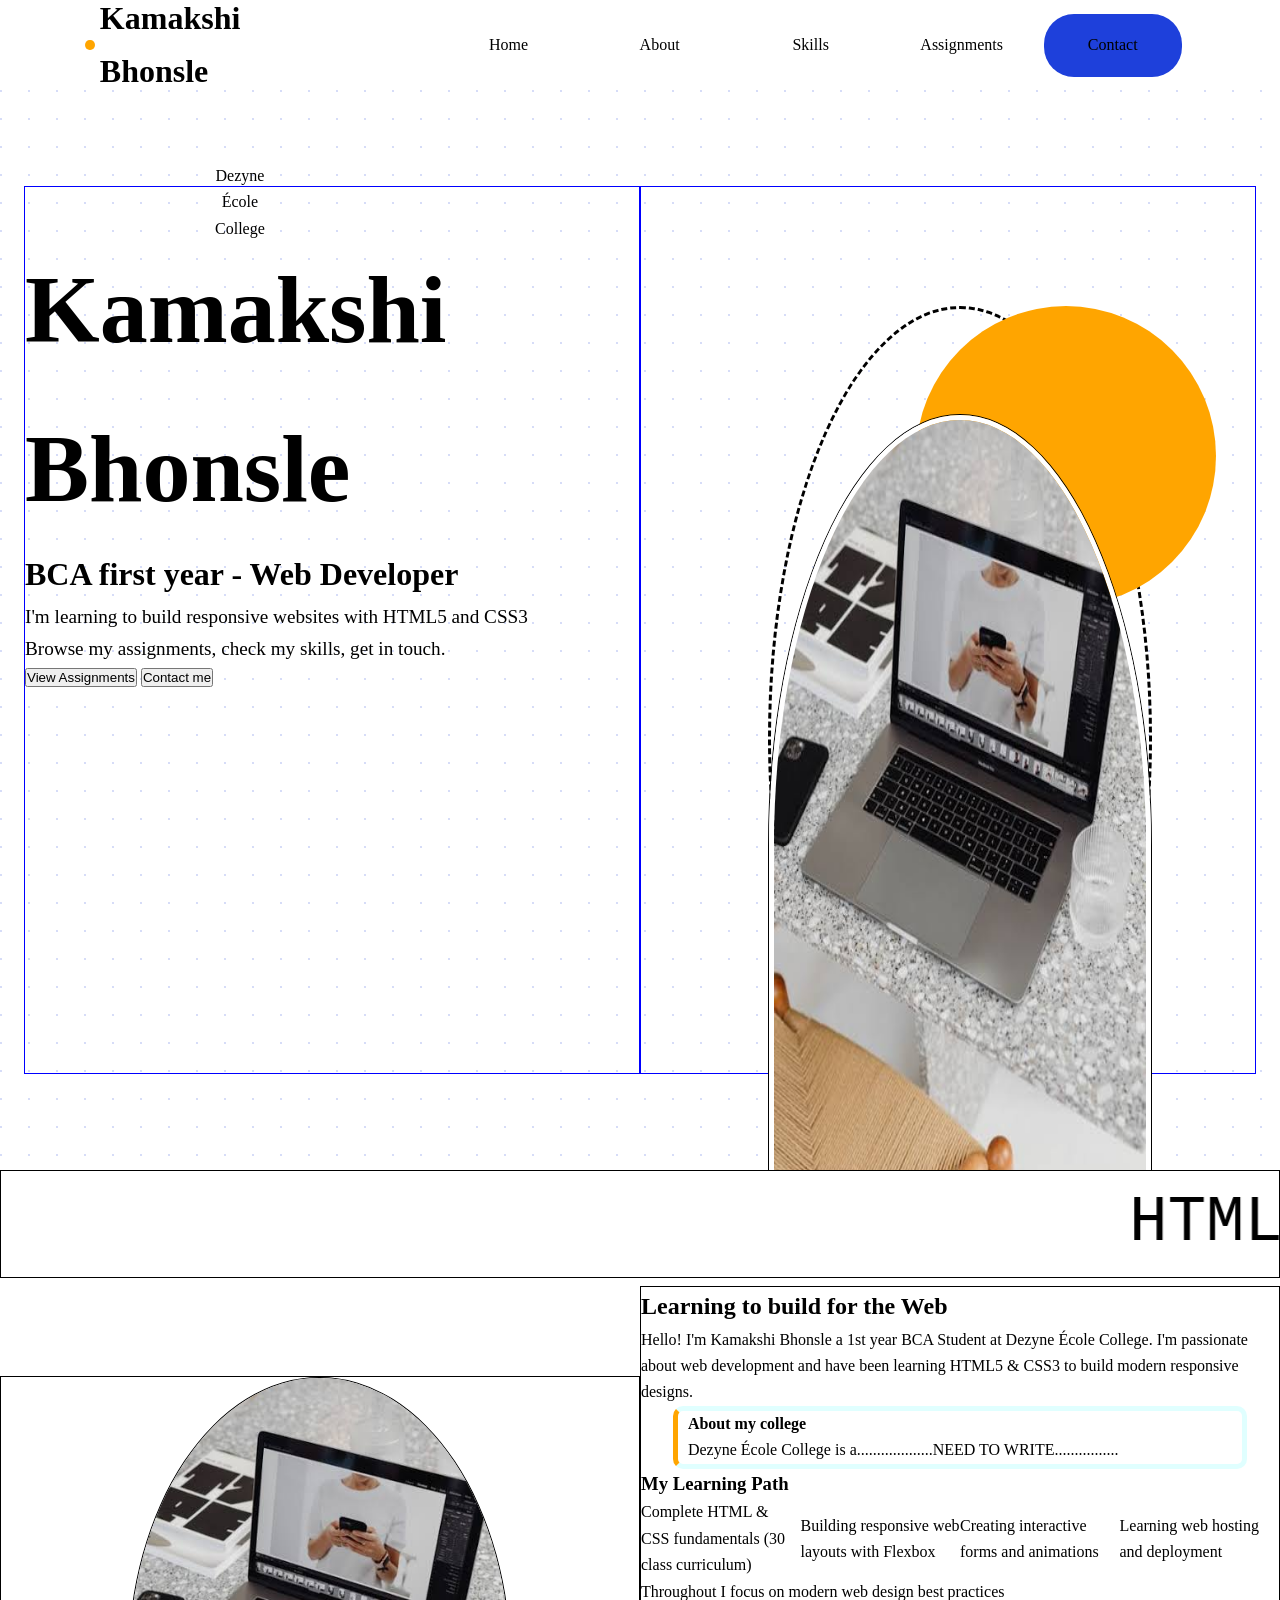
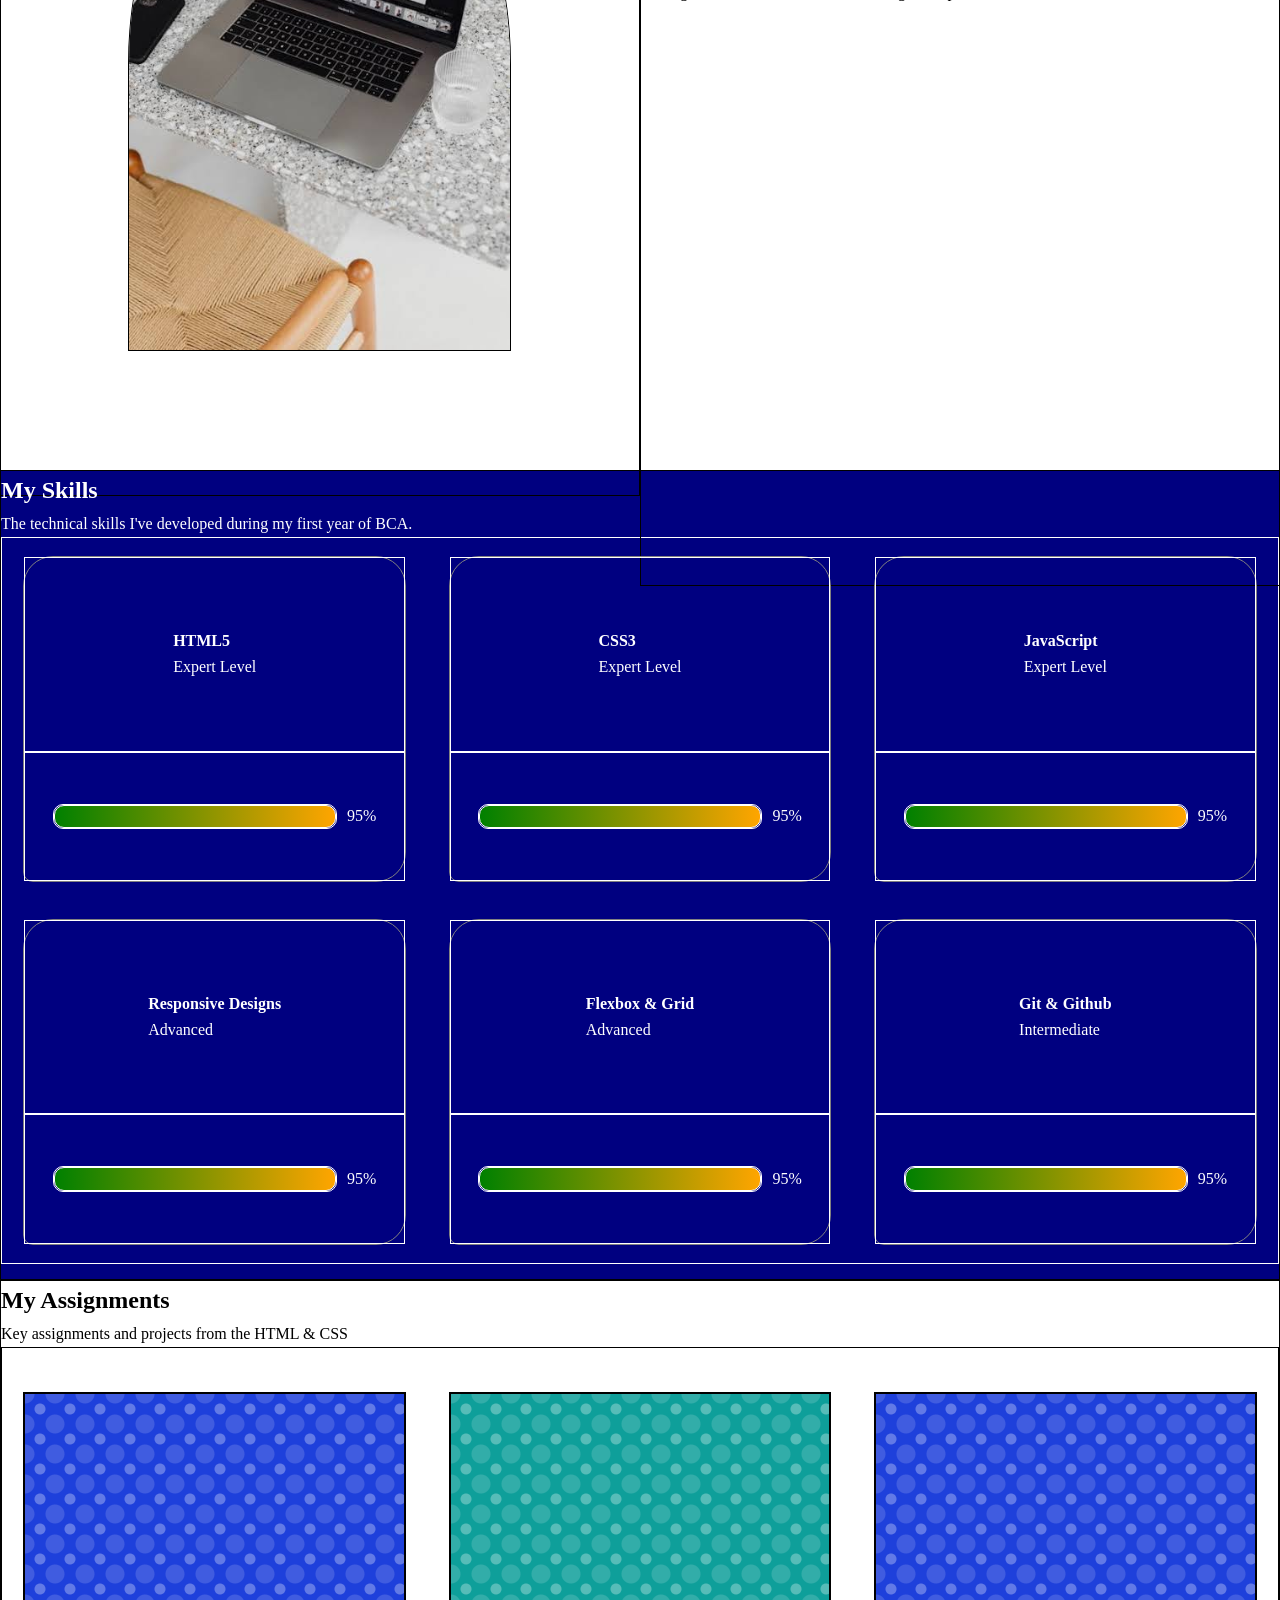
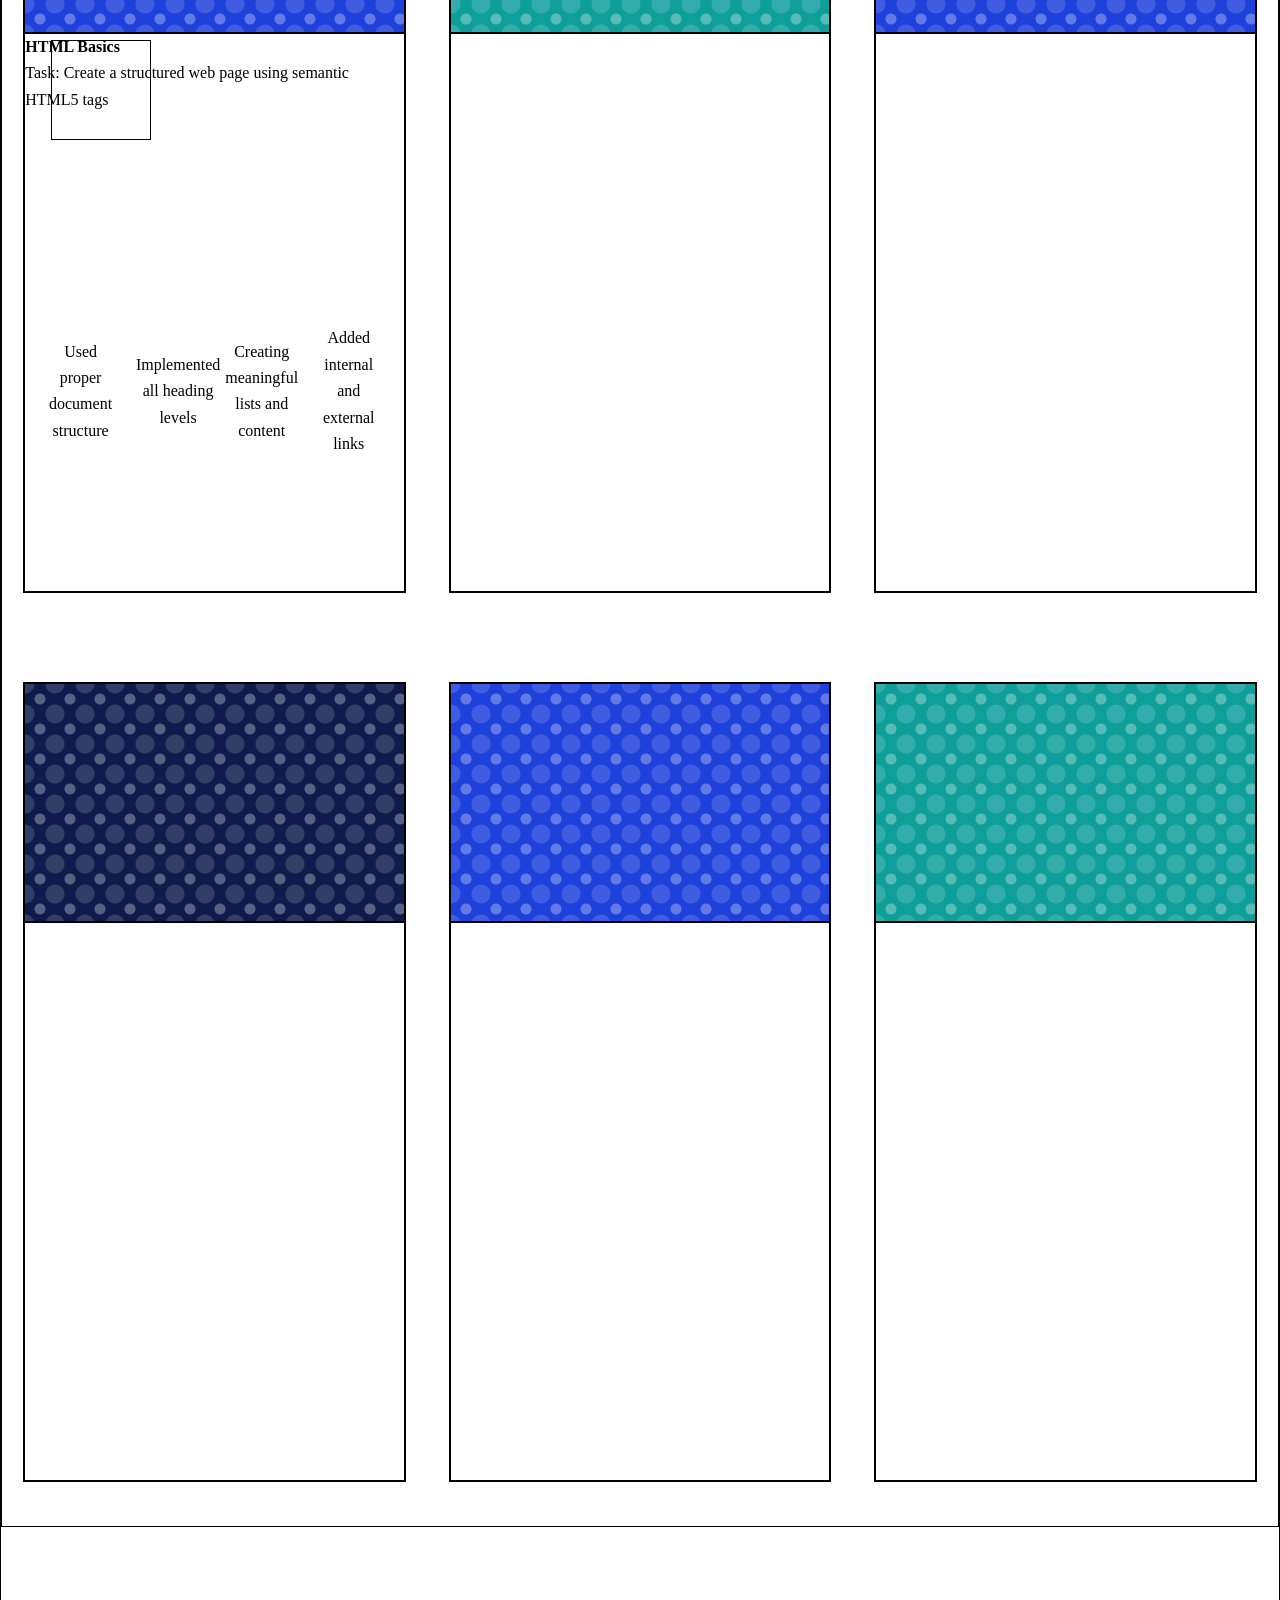
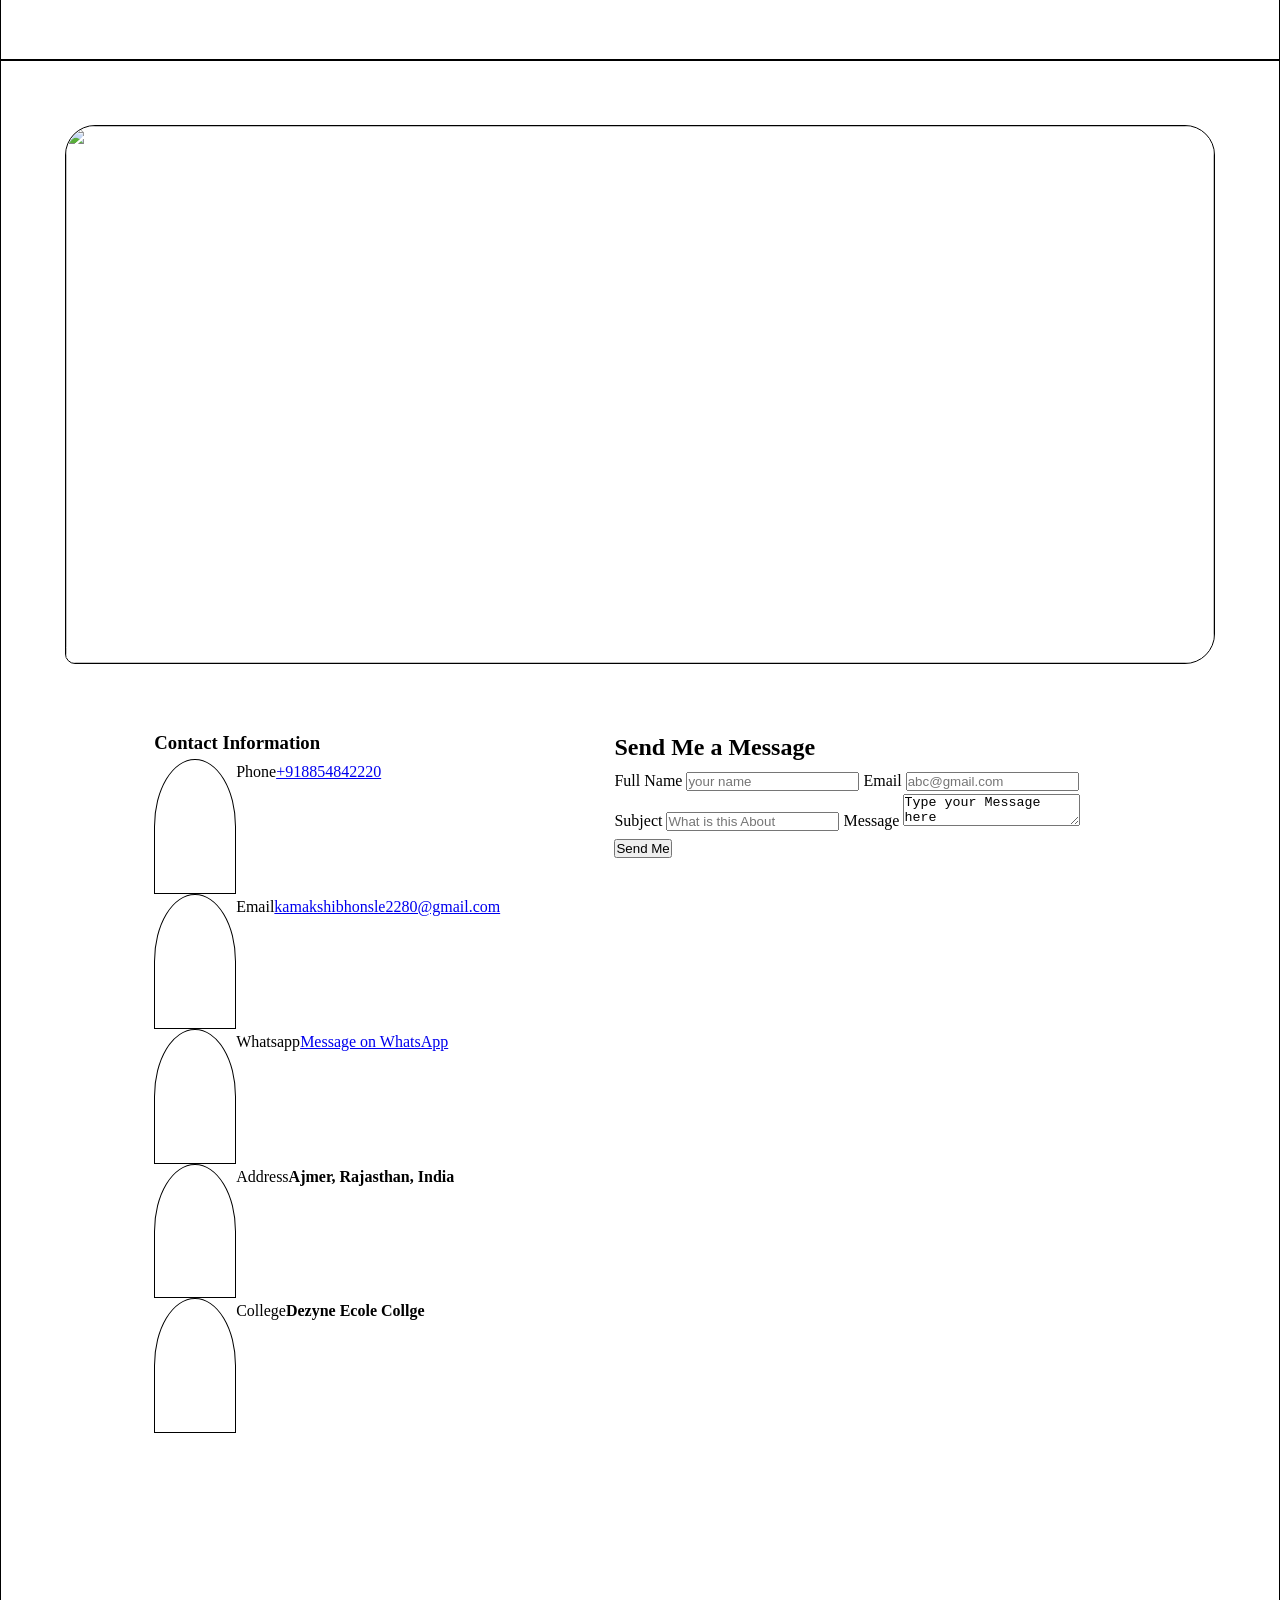
==== index.html @ 99dc83cf "Add files via upload" ====
<!DOCTYPE html>
<html lang="en">
<head>
    <meta charset="UTF-8">
    <meta name="viewport" content="width=device-width, initial-scale=1.0">
    <title>Document</title>
    <link rel="stylesheet" href="style.css">
    <link rel="stylesheet" href="https://cdnjs.cloudflare.com/ajax/libs/font-awesome/7.3.1/css/all.min.css">
</head>
<body>
    <header>
        <div class="logo">
            <div class="dot"></div>
            <h1>Kamakshi Bhonsle</h1>
        </div>
        <div class="nav">
            <ul>
                <li>Home</li>
                <li>About</li>
                <li>Skills</li>
                <li>Assignments</li>
                <li id="contact">Contact</li>
            </ul>
        </div>
    </header>

        <!-- HERO SECTION -->

        <section class="hero">
            <div class="hero-left">
                <div class="address"> <i class="fas fa fa-graduation-cap"></i>
                    <li>Dezyne École College</li>
                </div>
                <h1>Kamakshi<br> Bhonsle</h1>
                <h2>BCA first year - Web Developer</h2>
                <p>I'm learning to build responsive websites with HTML5 and CSS3 <br> Browse my assignments, check my skills, get in touch.</p>
                <div class="button">
                    <button><i class="fas fa-folder"></i>View Assignments</button>
                    <button><i class="fas fa-envelope"></i>Contact me</button>
                </div>
                <div class="icon">
                    <i class="fas fa-phone"></i>
                    <i class="fab fa-whatsapp"></i>
                    <i class="fas fa-envelope"></i>
                    <i class="fab fa-github"></i>
                    <i class="fab fa-linkedin"></i>
                </div>
            </div>
            <div class="hero-right">
                <div class="oval"></div>
                <div class="circle"></div> 
                <div class="mirror"><img src="images.jpg" alt=""></div>
            </div>
        </section>

        <!-- ABOUT SECTION  -->

        <section class="about">
            <marquee behavior="" direction=""> <pre>HTML5  ⭐  CSS3  ⭐  Javascript  ⭐  Responsive Design  ⭐  Flex & Grid  ⭐  Git & Github</pre> </marquee>
            <div class="box">
                <div class="box-left">
                    <div class="miror"><img src="images.jpg" alt=""></div>
                </div>
                <div class="box-right">
                    <h1>Learning to build for the Web</h1>
                    <p>Hello! I'm Kamakshi Bhonsle a 1st year BCA Student at Dezyne École College. I'm passionate about web development and have been learning HTML5 & CSS3 to build modern responsive designs.</p>
                    <div class="bold">
                        <i class="fas fa-school"></i>
                        <div class="bold-inner">
                            <h4>About my college</h4>
                            <p>Dezyne École College is a...................NEED TO WRITE................</p>
                        </div>
                    </div>
                    <div class="learning">
                        <h3>My Learning Path</h3>
                        <ul>
                            <li>Complete HTML & CSS fundamentals (30 class curriculum)</li>
                            <li>Building responsive web layouts with Flexbox</li>
                            <li>Creating interactive forms and animations</li>
                            <li>Learning web hosting and deployment</li>
                        </ul>
                        <p>Throughout I focus on modern web design best practices</p>
                    </div>
                </div>
            </div>
        </section>
        <section class="skills">
            <h1>My Skills</h1>
            <p>The technical skills I've developed during my first year of BCA.</p>
            <div class="cards">
                <div class="card">
                    <div class="card-top">
                        <i class="fab fa-html5"></i>
                        <div class="level">
                            <h4>HTML5</h4>
                            <p>Expert Level</p>
                        </div>
                    </div>
                    <div class="card-bottom">
                        <div class="progress">
                            <div class="progress-bar" style="width=95%"></div>
                        </div>
                        <p>95%</p>
                    </div>
                </div>
                <div class="card">
                    <div class="card-top">
                        <i class="fab fa-css3"></i>
                        <div class="level">
                            <h4>CSS3</h4>
                            <p>Expert Level</p>
                        </div>
                    </div>
                    <div class="card-bottom">
                        <div class="progress">
                            <div class="progress-bar style="></div>
                        </div>
                        <p>95%</p>
                    </div>
                </div>
                <div class="card">
                    <div class="card-top">
                        <i class="fab fa-html5"></i>
                        <div class="level">
                            <h4>JavaScript</h4>
                            <p>Expert Level</p>
                        </div>
                    </div>
                    <div class="card-bottom">
                        <div class="progress">
                            <div class="progress-bar style="></div>
                        </div>
                        <p>95%</p>
                    </div>
                </div>
                <div class="card">
                    <div class="card-top">
                        <i class="fab fa-html5"></i>
                        <div class="level">
                            <h4>Responsive Designs</h4>
                            <p>Advanced</p>
                        </div>
                    </div>
                    <div class="card-bottom">
                        <div class="progress">
                            <div class="progress-bar style="></div>
                        </div>
                        <p>95%</p>
                    </div>
                </div>
                <div class="card">
                    <div class="card-top">
                        <i class="fab fa-html5"></i>
                        <div class="level">
                            <h4>Flexbox & Grid</h4>
                            <p>Advanced</p>
                        </div>
                    </div>
                    <div class="card-bottom">
                        <div class="progress">
                            <div class="progress-bar" style=""></div>
                        </div>
                        <p>95%</p>
                    </div>
                </div>
                <div class="card">
                    <div class="card-top">
                        <i class="fab fa-github"></i>
                        <div class="level">
                            <h4>Git & Github</h4>
                            <p>Intermediate</p>
                        </div>
                    </div>
                    <div class="card-bottom">
                        <div class="progress">
                            <div class="progress-bar style="></div>
                        </div>
                        <p>95%</p>
                    </div>
                </div>
            </div>
        </section>
        <section class="Assignment">
            <h1>My Assignments</h1>
            <p>Key assignments and projects from the HTML & CSS</p>
            <div class="assignment-card">
            <div class="assignment-cards">
                <div class="element"></div>
                <div class="assignment-top t1"></div>
                <div class="assignment-bottom">
                    <h4>HTML Basics</h4>
                    <p>Task: Create a structured web page using semantic HTML5 tags</p>
                    <ul>
                        <li>Used proper document structure</li>
                        <li>Implemented all heading levels</li>
                        <li>Creating meaningful lists and content</li>
                        <li>Added internal and external links</li>
                    </ul>
                </div>
            </div>
            <div class="assignment-cards">
                <div class="assignment-top t2"></div>
                <div class="assignment-bottom"></div>
            </div>
            <div class="assignment-cards">
                <div class="assignment-top t3"></div>
                <div class="assignment-bottom"></div>
            </div>
            <div class="assignment-cards">
                <div class="assignment-top t4"></div>
                <div class="assignment-bottom"></div>
            </div>
            <div class="assignment-cards">
                <div class="assignment-top t5"></div>
                <div class="assignment-bottom"></div>
            </div>
            <div class="assignment-cards">
                <div class="assignment-top t6"></div>
                <div class="assignment-bottom"></div>
            </div>
            </div>
        </section>
        <!-- -------------------contact--------------------- -->
        <section class="contact">
        <div class="banner">
            <img src="https://images.unsplash.com/photo-1477587458883-47145ed94245?auto=format&fit=crop&w=1600&q=80" alt="">
            <div class="banner-text">
                <h1>Contact Me</h1>
                <p>Based in Jaipur, Rajasthan. Call, message, or send a note</p>
            </div>
        </div>
        <div class="contact-info">
            <div class="information">
                <h3>Contact Information</h3>
                <div class="info"><i class="fas fa-phone"></i>
                    <p>Phone</p>
                    <a href="tel:+918854842220">+918854842220</a>
                </div>
                <div class="info"><i class="fas fa-envelope"></i>
                    <p>Email</p>    
                    <a href="mailto:kamakshibhonsle2280@gmail.com">kamakshibhonsle2280@gmail.com</a>
                </div>
                <div class="info"><i class="fab fa-whatsapp"></i>
                    <p>Whatsapp</p>
                    <a href="https://wa.me/8854842220">Message on WhatsApp</a>
                </div>
                <div class="info"><i class="fas fa-map-marker-alt"></i>
                    <p>Address</p>
                    <b>Ajmer, Rajasthan, India</b>
                </div>
                <div class="info"><i class="fas fa-graduation-cap"></i>
                    <p>College</p>
                    <b>Dezyne Ecole Collge</b>
                </div>
            </div>
            <form action="mailto:kamakshibhonsle2280@gmail.com">
                <h1>Send Me a Message</h1>
                <label for="">Full Name</label>
                <input type="text" placeholder="your name">
                <label for="">Email</label>
                <input type="email" placeholder="abc@gmail.com">
                <label for="">Subject</label>
                <input type="text" placeholder="What is this About">
                <label for="">Message</label>
                <textarea name="" id="">Type your Message here</textarea>
                <button class="submit"><i class="fas fa-paper-plane"></i>Send Me</button>
            </form>
        </div>
    </section>
</body>
</html>
---- style.css ----
:root{
    --blue: #1E40DB;
    --word: system-ui;
    --bar: linear-gradient(90deg, green,orange);
    --paper:     #F4F7FF;
    --white:     #FFFFFF;
    --ink:       #0E1B4D;
    --muted:     #4A5578;
    --cobalt:    #1E40D8;
    --turquoise: #0E9F9A;
    --marigold:  #FFB627;
    --maintext:  system-ui;
    --display:   'Bricolage Grotesque', system-ui, sans-serif;
    --body:      'Figtree', system-ui, sans-serif;
    --ease:      cubic-bezier(.2, .8, .2, 1);
    

}
*{
    margin: 0;
    padding: 0;
    box-sizing: border-box;
}
header{
    height: 10vh;
    display: flex;
    justify-content: space-evenly;
    /* border: 1px solid black; */
}
.logo{
    height: 100%;
    width: 20%;
    display: flex;
    align-items: center;
    gap: 2%;
    /* border: 1px solid black; */
}    
.nav{
    /* border: 1px solid black; */
    height: 100%;
    width: 60%;
}
ul{
    height: 100%;
    display: flex;
    justify-content: space-evenly;
    align-items: center;
    list-style: none;
    /* border: 1px solid green; */
}
li{
    height: 70%;
    width: 18%;
    border-radius: 30px;
    text-align: center;
    display: flex;
    justify-content: space-evenly;
    align-items: center;
}
#contact{
    background: var(--blue);
}
.dot{
    height: 10px;
    width: 10px;
    border-radius: 50%;
    background-color: orange ;
    animation: pulse 2s infinite;
}
@keyframes pulse{
    0%, 100%{
        transform: scale(1);
    }
    50%{
       transform: scale(1.5);
    }
}
.hero{
    height: 120vh;
    display: flex;
    overflow: hidden;
    background-size: 28px 28px;
    background-image: radial-gradient(circle at 1px 1px, rgba(30, 64, 216, .18) 1.5px, transparent 0);
    position: relative;
    padding: clamp(48px, 8vw, 96px) 24px clamp(64px, 8vw, 96px);

}
.hero-left,.hero-right{
    height: 100%;
    width: 100%;
    border: 1px solid blue;
}
.address{
    height: 5%;
    width: 70%; 
    border-radius: 20px;
    display: flex;
    justify-content: center;
}
.hero-left>h1{
    font-size: 6rem;
}
.hero-left>h2{
    font-size: 2rem;
}
.hero-left>p{
    font-size: 1.2rem;
}
.oval{
    height: 80%;
    width: 30%;
    border: 3px dashed black;
    position: absolute;
    border-radius: 50%;
    top: 20%;
    right: 10%;
    animation: rotation 10s infinite linear;
}
@keyframes rotation{
    0%{
        transform: rotate(0);
    }
    100%{
        transform: rotate(360deg);
    }
}
.circle{
    height: 300px;
    width: 300px;
    background-color: orange;
    border-radius: 50%;
    position: absolute;
    top: 20%;
    right: 5%;
}
.mirror{
    height: 80%;
    width: 30%;
    border: 1px solid black;
    position: absolute;
    top: 30%;
    right: 10%;
    border-top-left-radius: 50%;
    border-top-right-radius: 50%;
}
.mirror>img{
    height: 100%;
    width: 100%;
    border: 5px solid white;
    border-top-left-radius: 50%;
    border-top-right-radius: 50%;
}
pre{
    font-size: 4rem;
}
marquee{
    border: 1px solid black;
}
.about{
    height: 100vh;
}
.box{
    height: 100%;
    display: flex;
    justify-content: center;
    align-items: center;
}
.box-left{
    height: 80%;
    width: 50%;
    border: 1px solid black;
}
.box-right{
    height: 100%;
    width: 50%;
    border: 1px solid black;
}
.miror{
    height: 80%;
    width: 60%;
    border: 1px solid black;
    position: sticky;
    top: 30%;
    left: 10%;
    border-top-left-radius: 50%;
    border-top-right-radius: 50%;
    bottom: 80%;
}
.miror>img{
    height: 100%;
    width: 100%;
    border-top-left-radius: 50%;
    border-top-right-radius: 50%;
}
.bold{
    width: 90%;
    margin: auto;
    gap: 10px;
    display: flex;
    border: 5px solid lightcyan;
    border-radius: 10px;
    border-left: 5px solid orange;
}
.box-right>ul{
    list-style-type: circle;
}
.skills{
    height: 90vh;
    border: 1px solid black;
    background-color: navy;
    color: white;
}
.cards{
    height: 90%;
    border: 1px solid white;
    display: flex;
    flex-wrap: wrap;
    justify-content: space-around;
    align-items: center;
}
.card{
    height: 45%;
    width: 30%;
    border: 1px solid grey;
    border-top-right-radius: 30px;
    border-top-left-radius: 30px;
    border-bottom-right-radius: 30px;
    border-bottom-left-radius: 10px;
}
.card-top{
    display: flex;
    justify-content: center;
    align-items: center;
    height: 60%;
    border: 1px solid white;
}
.card-bottom{
    display: flex;
    justify-content: center;
    align-items: center;
    gap: 10px;
    height: 40%;
    border: 1px solid white;
}
.progress{
    height: 20%;
    width: 75%;
    border: 1px solid white;
    border-radius: 10px;
}
.progress-bar{
    height: 100%;
    border: 1px solid white;
    background: var(--bar);
    border-radius: 10px;
}
.Assignment{
    height: 220vh;
    border: 1px solid black;
}
.assignment-card{
    height: 90%;
    border: 1px solid black;
    display: flex;
    flex-wrap: wrap;
    justify-content: space-around;
    align-items: center;
}
.assignment-cards{
    height: 45%;
    width: 30%;
    border: 1px solid black;
    overflow: hidden;
}
.assignment-top{
    height: 30%;
    border: 1px solid black;
    background-color: var(--blue);
    background-image: 
        radial-gradient(circle, rgba(255, 255, 255, .3) 0 5px, transparent 6px),
        radial-gradient(circle, rgba(255, 255, 255, .15) 0 9px, transparent 10px);
    background-size: 30px 30px;
    background-position: 0 0, 15px 15px;
    overflow: hidden;
    position: relative;
}
.assignment-cards:hover.assignment-top{ background-position: 30px  30px ,45px 45px;}
.assignment-top :hover{
    transition: ease-in-out .8s;
}
.t1,.t5{
    background-color: var(--blue);
}
.t2,.t6{
    background-color: var(--turquoise);
}
.t4{
    background-color: var(--ink);
}
.assignment-bottom{
    height: 70%;
    border: 1px solid black;
}
.element{
    height: 100px;
    width: 100px;
    border: 1px solid black;
    position: absolute;
    top: 360%;
    left:4%;
}
.contact{
    height: 200vh;
    border: 1px solid black;
}
.banner{
    height: 30%;
    border: 1px solid black;
    margin: 5% 5%;
    border-radius: 30px 30px 30px 10px;
    overflow: hidden;
}
.banner>img{
    height: 100%;
    width: 100%;
    border-radius: 30px 30px 30px 10px;
    object-fit: cover;
    animation: expand 10s infinite

}
@keyframes expand{
    100%{
        transform: scale(1.12);
    }
}
.banner-text{
    position: absolute;
    top:600%;
    color: white;
}
body{
    line-height: 1.65;
    
}
html{
    scroll-behavior: smooth;
}
.learning>ul>li{
    width: 80%;
    text-align: left;
    margin: auto;
}
.contact-info {
    height: 50%;
    width: 80%;
    margin: auto;
    display: flex;

}

.information {

    height: 100%;
    width: 40%;
    margin: auto;
}

form {

    height: 100%;
    width: 50%;
    margin: auto;

}

.info {
    height: 15%;
    width: 100%;
    display: flex;
}

.info>i {
    height: 100%;
    width: 20%;
    display: flex;
    justify-content: center;
    align-items: center;
    border-top-left-radius: 50%;
    border-top-right-radius: 50%;
    border: 1px solid black;
}
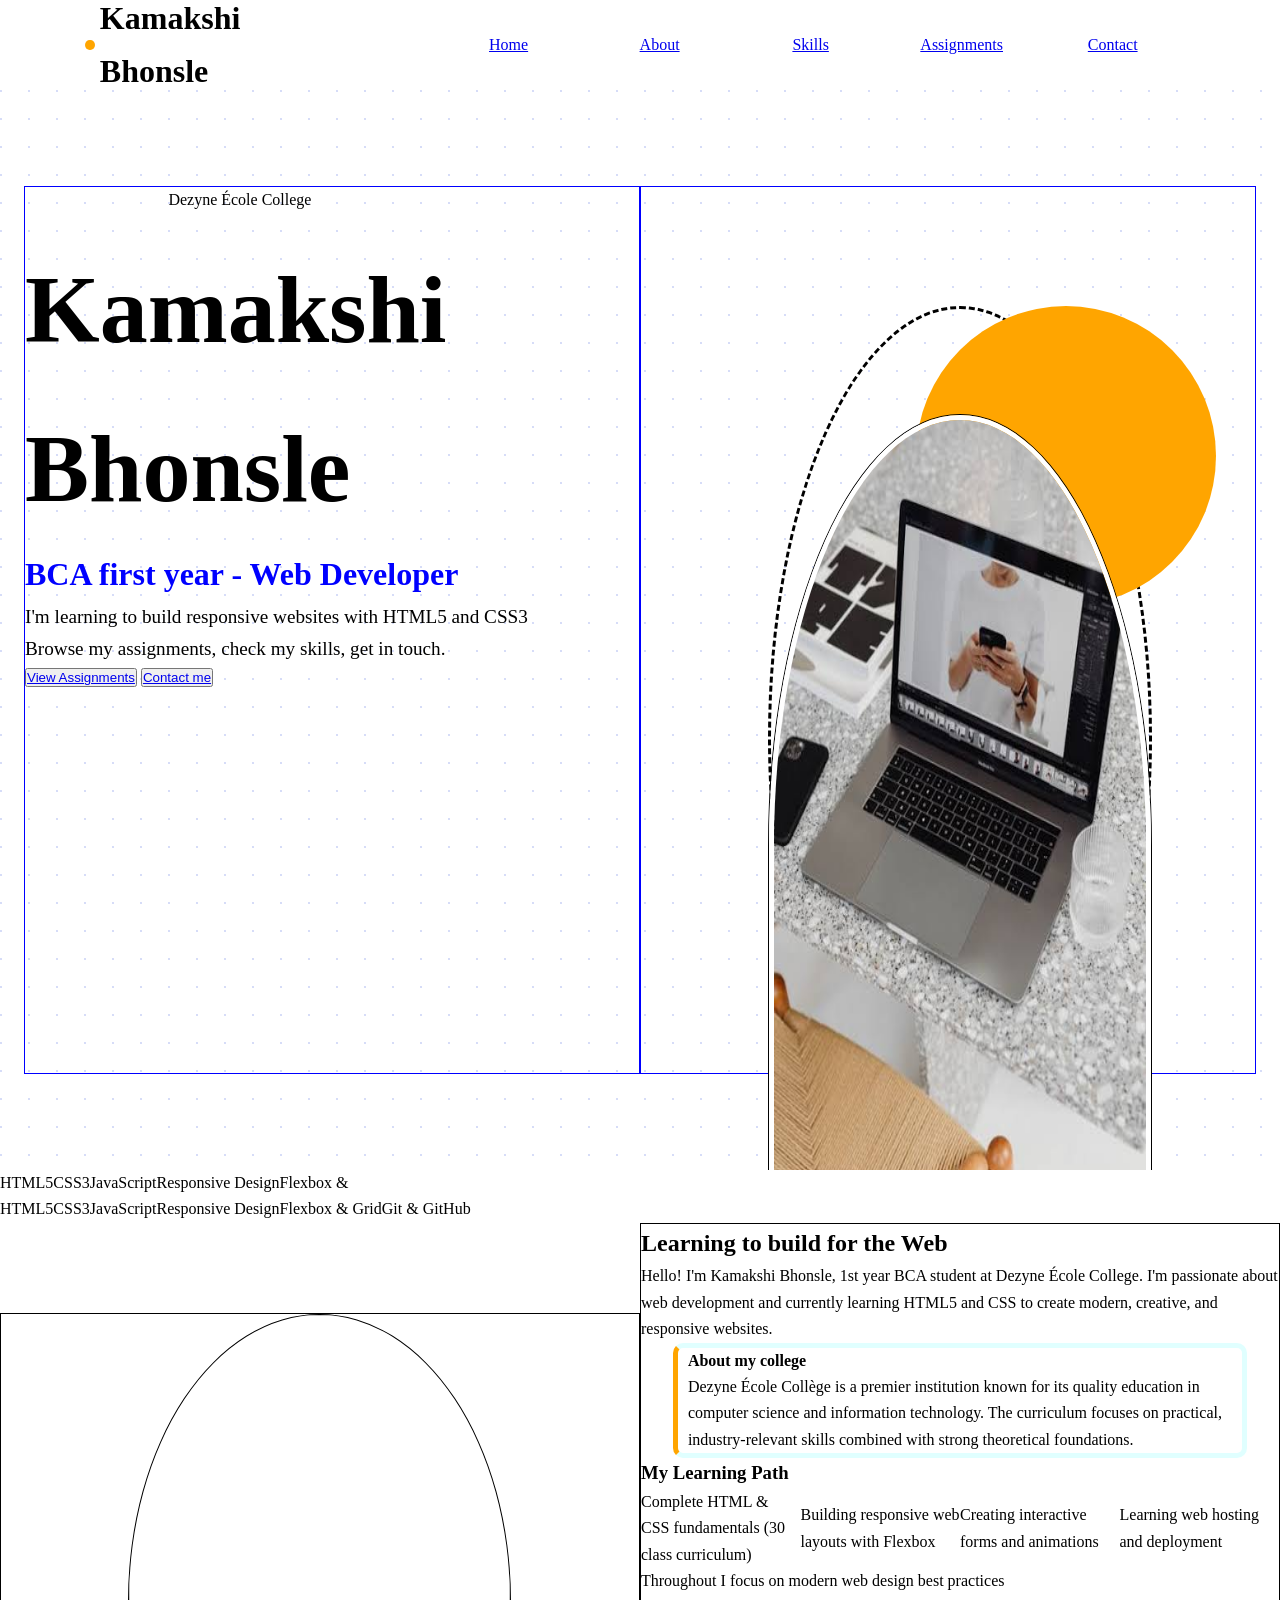
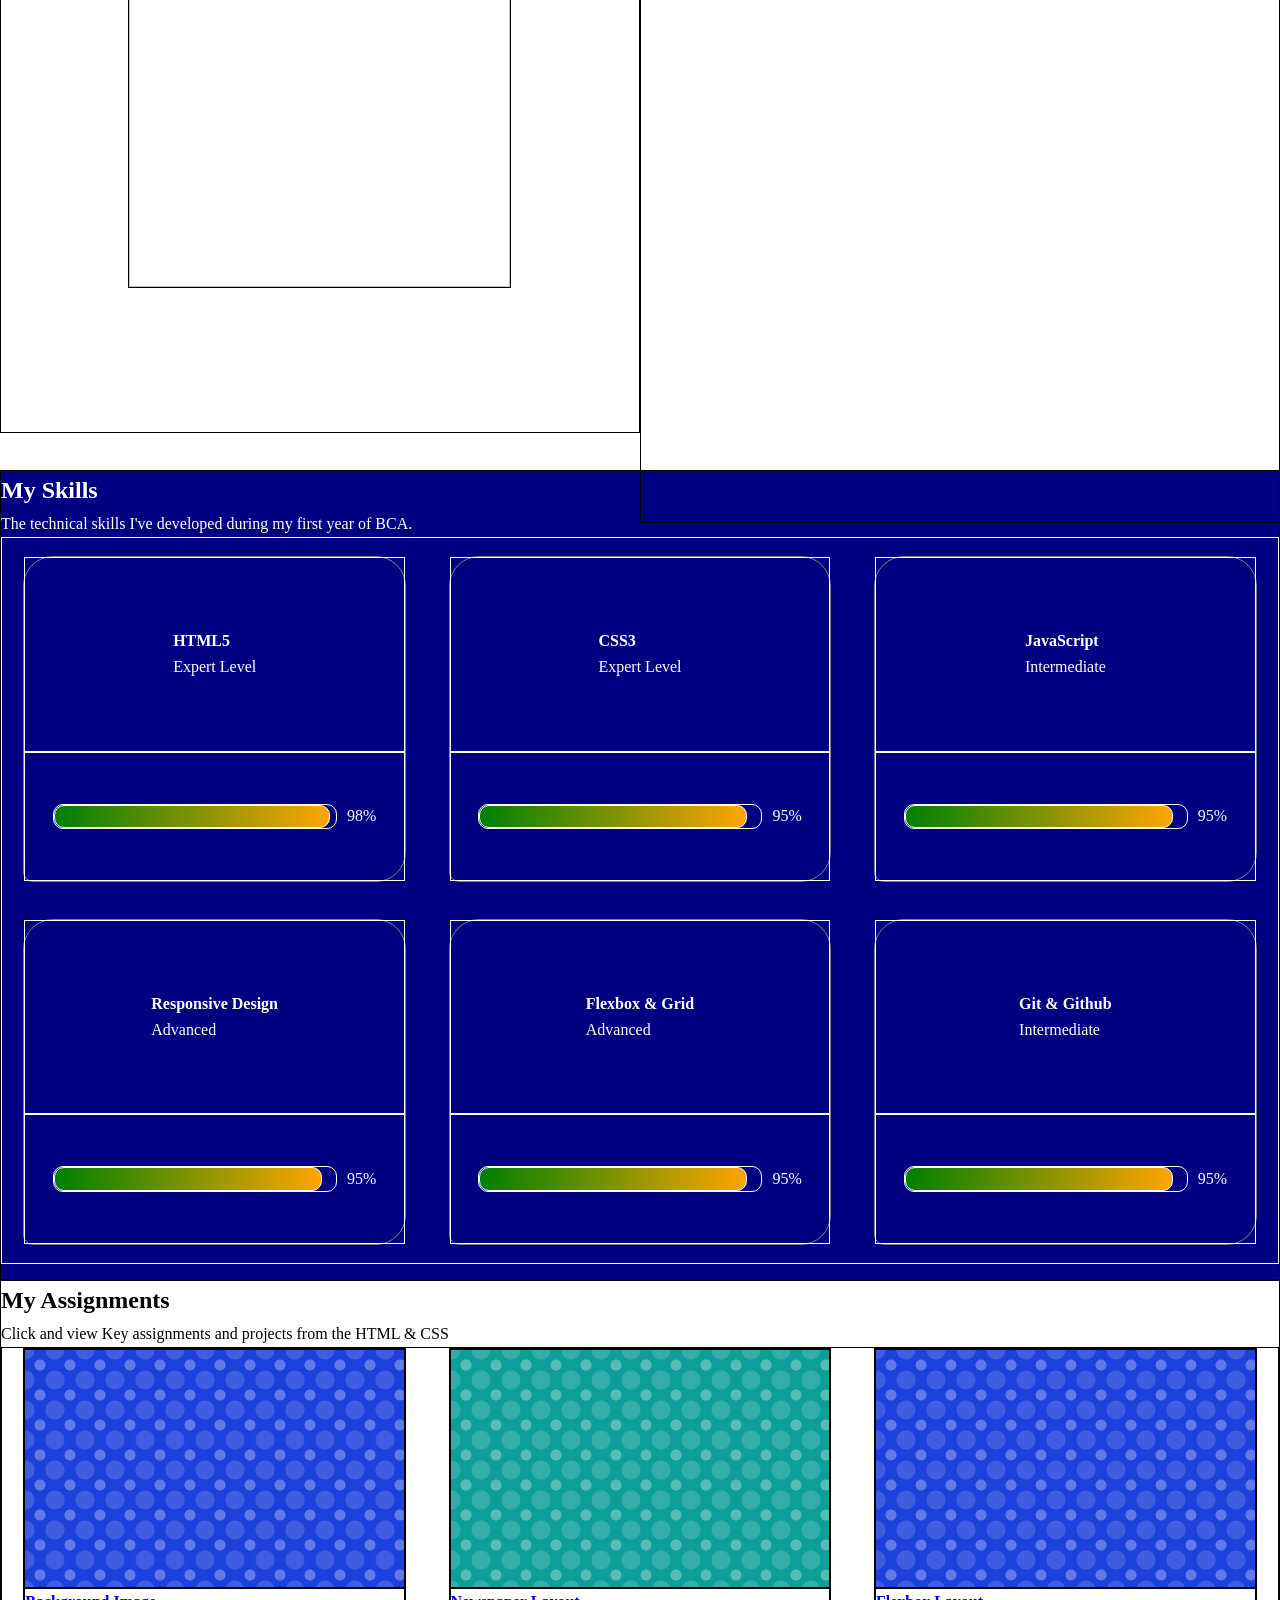
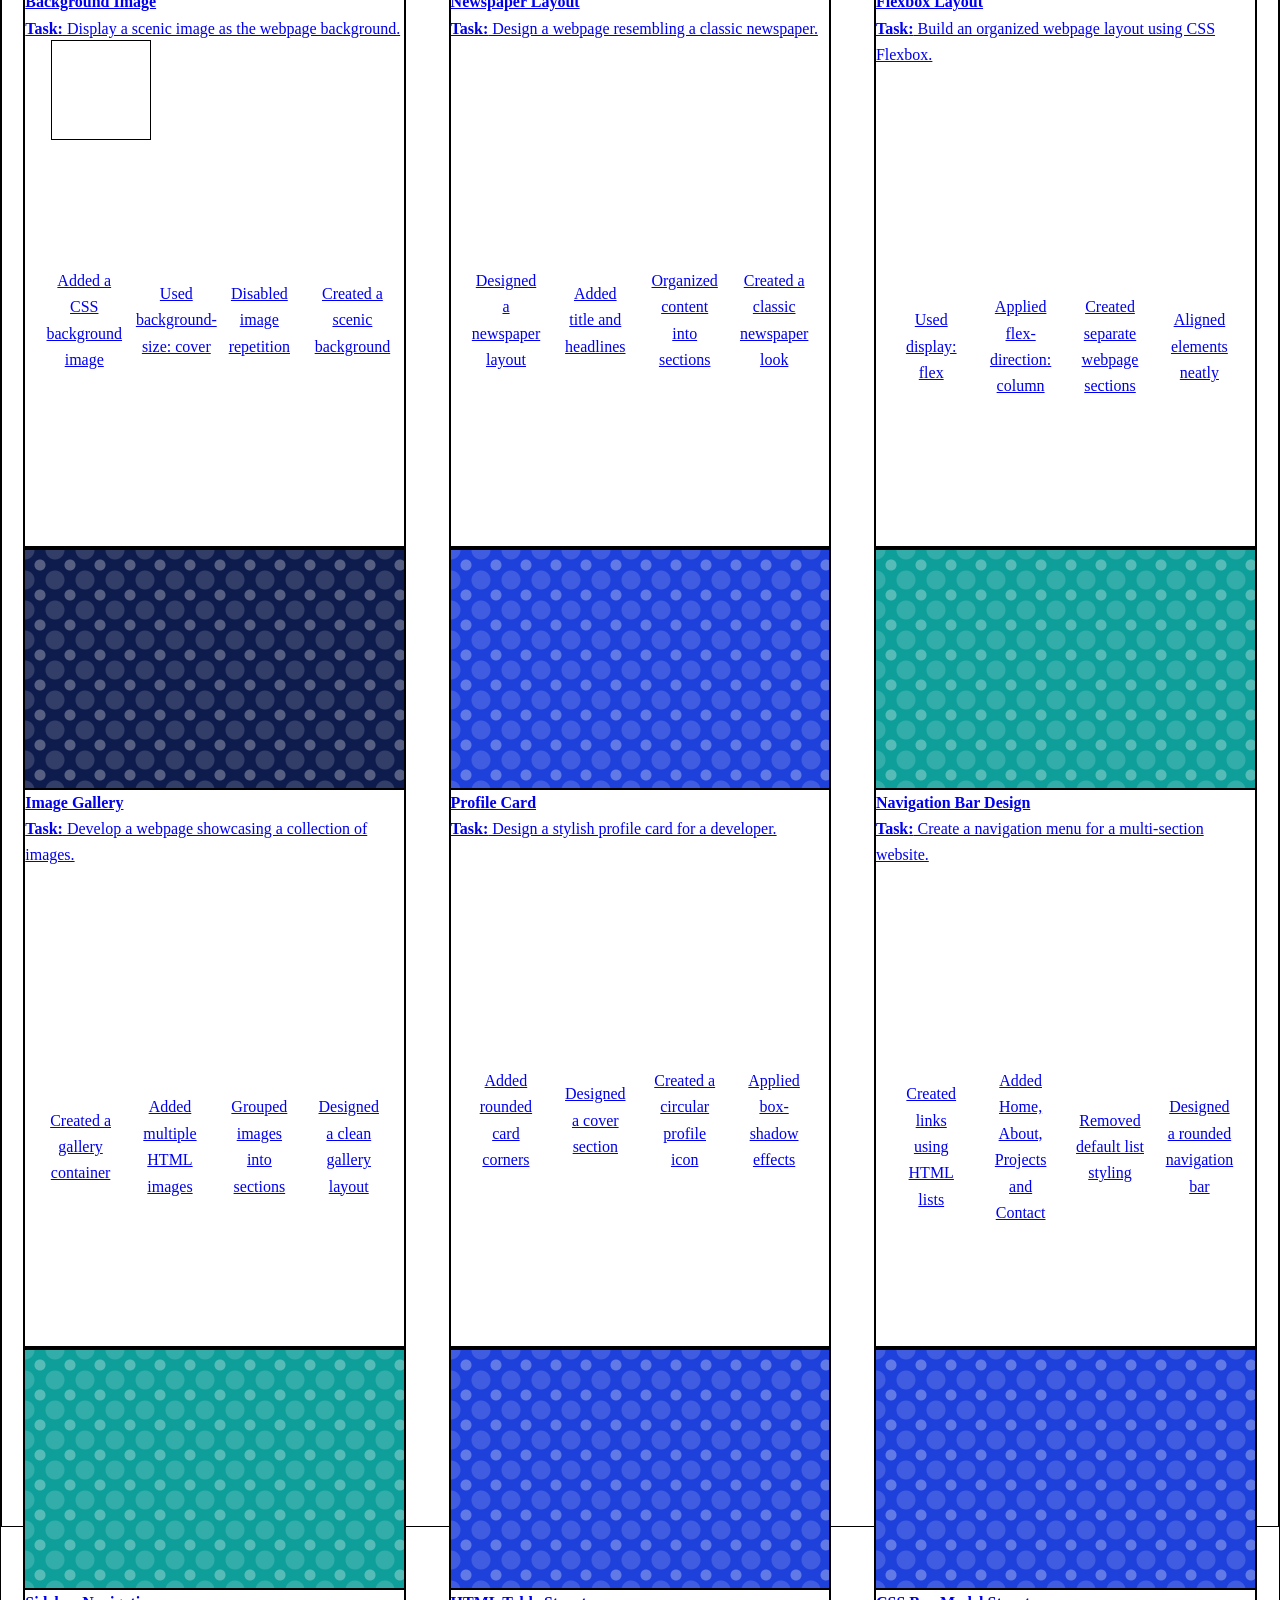
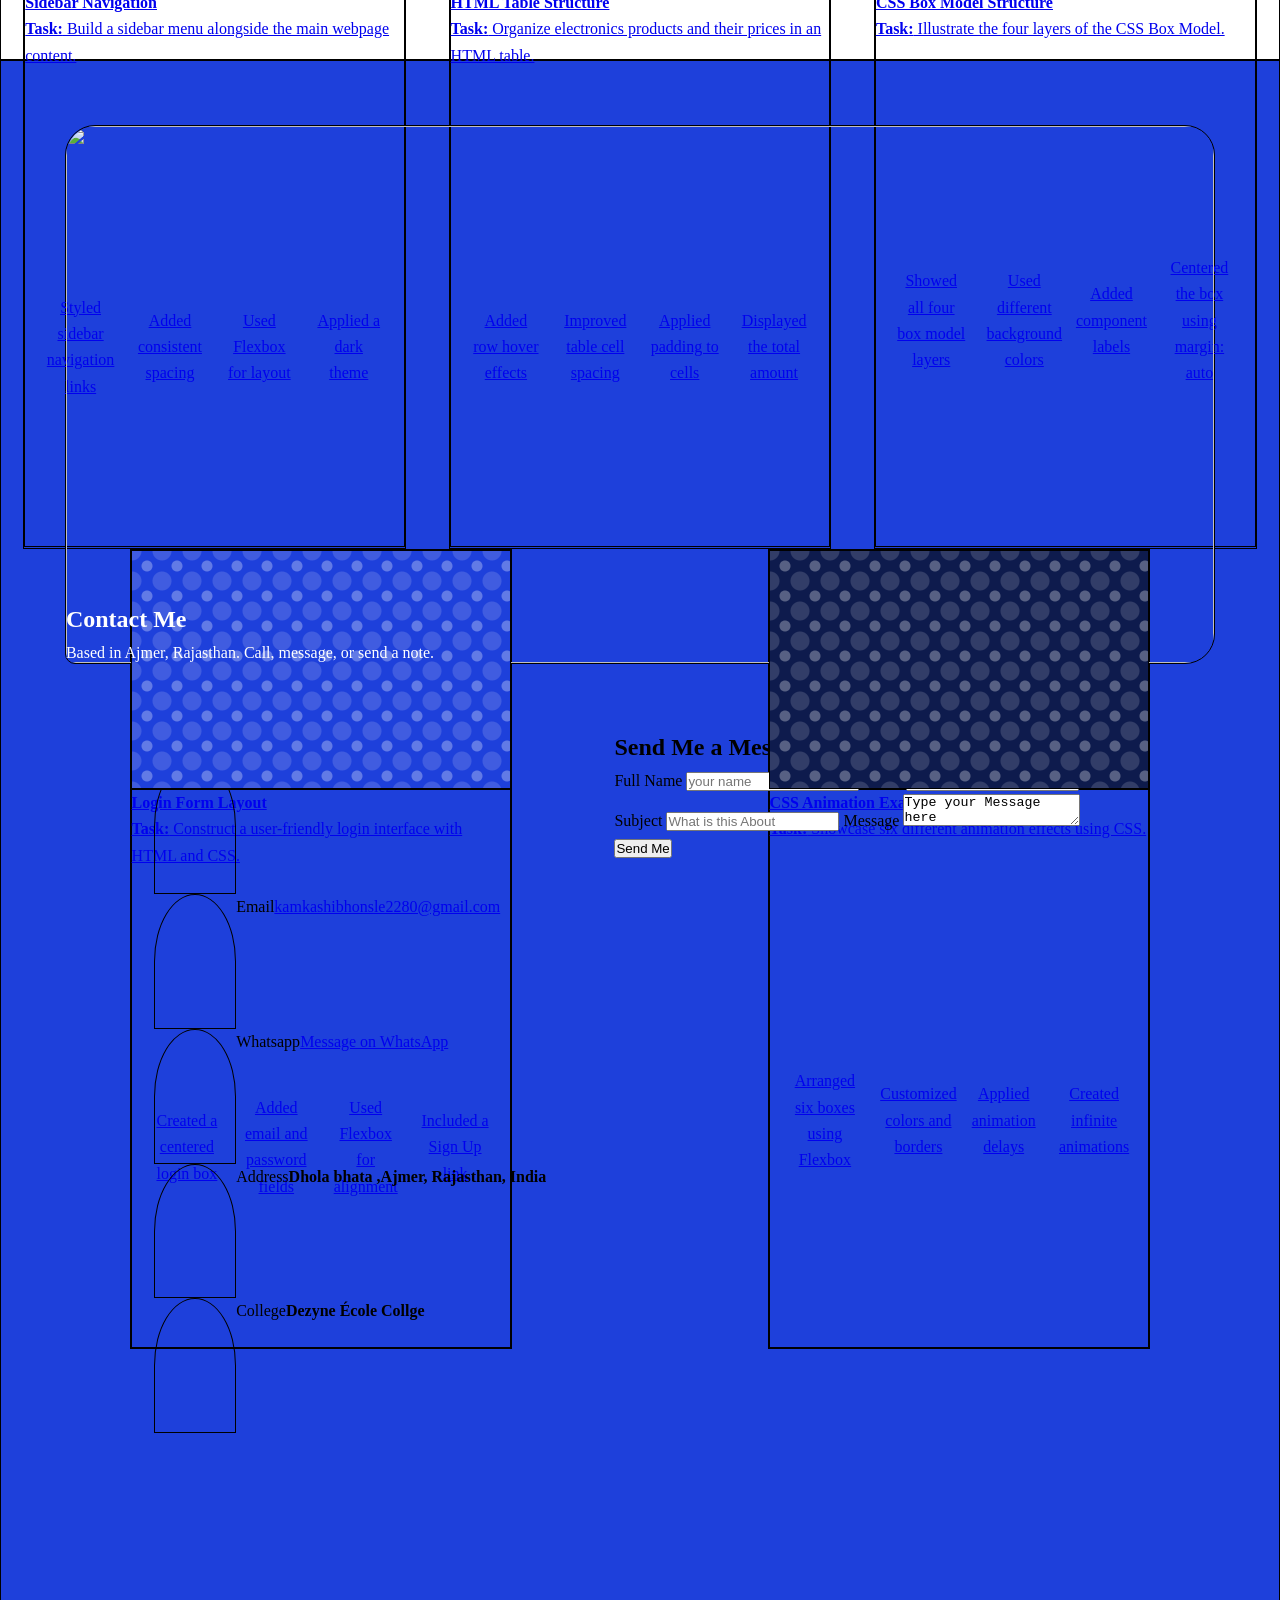
==== commit a03946b3: "Update index.html" ====
--- a/index.html
+++ b/index.html
@@ -1,13 +1,16 @@
 <!DOCTYPE html>
 <html lang="en">
+
 <head>
     <meta charset="UTF-8">
     <meta name="viewport" content="width=device-width, initial-scale=1.0">
-    <title>Document</title>
+    <title>Portfolio</title>
     <link rel="stylesheet" href="style.css">
     <link rel="stylesheet" href="https://cdnjs.cloudflare.com/ajax/libs/font-awesome/7.3.1/css/all.min.css">
 </head>
+
 <body>
+
     <header>
         <div class="logo">
             <div class="dot"></div>
@@ -15,218 +18,406 @@
         </div>
         <div class="nav">
             <ul>
-                <li>Home</li>
-                <li>About</li>
-                <li>Skills</li>
-                <li>Assignments</li>
-                <li id="contact">Contact</li>
+                <li><a href="#hero">Home</a></li>
+                <li><a href="#about">About</a></li>
+                <li><a href="#skills">Skills</a></li>
+                <li><a href="#assignments">Assignments</a></li>
+                <li><a href="#contact">Contact</a></li>
             </ul>
         </div>
     </header>
 
-        <!-- HERO SECTION -->
-
-        <section class="hero">
-            <div class="hero-left">
-                <div class="address"> <i class="fas fa fa-graduation-cap"></i>
-                    <li>Dezyne École College</li>
-                </div>
-                <h1>Kamakshi<br> Bhonsle</h1>
-                <h2>BCA first year - Web Developer</h2>
-                <p>I'm learning to build responsive websites with HTML5 and CSS3 <br> Browse my assignments, check my skills, get in touch.</p>
-                <div class="button">
-                    <button><i class="fas fa-folder"></i>View Assignments</button>
-                    <button><i class="fas fa-envelope"></i>Contact me</button>
-                </div>
-                <div class="icon">
-                    <i class="fas fa-phone"></i>
-                    <i class="fab fa-whatsapp"></i>
-                    <i class="fas fa-envelope"></i>
-                    <i class="fab fa-github"></i>
-                    <i class="fab fa-linkedin"></i>
-                </div>
-            </div>
-            <div class="hero-right">
-                <div class="oval"></div>
-                <div class="circle"></div> 
-                <div class="mirror"><img src="images.jpg" alt=""></div>
-            </div>
-        </section>
-
-        <!-- ABOUT SECTION  -->
-
-        <section class="about">
-            <marquee behavior="" direction=""> <pre>HTML5  ⭐  CSS3  ⭐  Javascript  ⭐  Responsive Design  ⭐  Flex & Grid  ⭐  Git & Github</pre> </marquee>
-            <div class="box">
-                <div class="box-left">
-                    <div class="miror"><img src="images.jpg" alt=""></div>
-                </div>
-                <div class="box-right">
-                    <h1>Learning to build for the Web</h1>
-                    <p>Hello! I'm Kamakshi Bhonsle a 1st year BCA Student at Dezyne École College. I'm passionate about web development and have been learning HTML5 & CSS3 to build modern responsive designs.</p>
-                    <div class="bold">
-                        <i class="fas fa-school"></i>
-                        <div class="bold-inner">
-                            <h4>About my college</h4>
-                            <p>Dezyne École College is a...................NEED TO WRITE................</p>
-                        </div>
-                    </div>
-                    <div class="learning">
-                        <h3>My Learning Path</h3>
-                        <ul>
-                            <li>Complete HTML & CSS fundamentals (30 class curriculum)</li>
-                            <li>Building responsive web layouts with Flexbox</li>
-                            <li>Creating interactive forms and animations</li>
-                            <li>Learning web hosting and deployment</li>
-                        </ul>
-                        <p>Throughout I focus on modern web design best practices</p>
-                    </div>
-                </div>
-            </div>
-        </section>
-        <section class="skills">
-            <h1>My Skills</h1>
-            <p>The technical skills I've developed during my first year of BCA.</p>
-            <div class="cards">
-                <div class="card">
-                    <div class="card-top">
-                        <i class="fab fa-html5"></i>
-                        <div class="level">
-                            <h4>HTML5</h4>
-                            <p>Expert Level</p>
-                        </div>
-                    </div>
-                    <div class="card-bottom">
-                        <div class="progress">
-                            <div class="progress-bar" style="width=95%"></div>
-                        </div>
-                        <p>95%</p>
-                    </div>
-                </div>
-                <div class="card">
-                    <div class="card-top">
-                        <i class="fab fa-css3"></i>
-                        <div class="level">
-                            <h4>CSS3</h4>
-                            <p>Expert Level</p>
-                        </div>
-                    </div>
-                    <div class="card-bottom">
-                        <div class="progress">
-                            <div class="progress-bar style="></div>
-                        </div>
-                        <p>95%</p>
-                    </div>
-                </div>
-                <div class="card">
-                    <div class="card-top">
-                        <i class="fab fa-html5"></i>
-                        <div class="level">
-                            <h4>JavaScript</h4>
-                            <p>Expert Level</p>
-                        </div>
-                    </div>
-                    <div class="card-bottom">
-                        <div class="progress">
-                            <div class="progress-bar style="></div>
-                        </div>
-                        <p>95%</p>
-                    </div>
-                </div>
-                <div class="card">
-                    <div class="card-top">
-                        <i class="fab fa-html5"></i>
-                        <div class="level">
-                            <h4>Responsive Designs</h4>
-                            <p>Advanced</p>
-                        </div>
-                    </div>
-                    <div class="card-bottom">
-                        <div class="progress">
-                            <div class="progress-bar style="></div>
-                        </div>
-                        <p>95%</p>
-                    </div>
-                </div>
-                <div class="card">
-                    <div class="card-top">
-                        <i class="fab fa-html5"></i>
-                        <div class="level">
-                            <h4>Flexbox & Grid</h4>
-                            <p>Advanced</p>
-                        </div>
-                    </div>
-                    <div class="card-bottom">
-                        <div class="progress">
-                            <div class="progress-bar" style=""></div>
-                        </div>
-                        <p>95%</p>
-                    </div>
-                </div>
-                <div class="card">
-                    <div class="card-top">
-                        <i class="fab fa-github"></i>
-                        <div class="level">
-                            <h4>Git & Github</h4>
-                            <p>Intermediate</p>
-                        </div>
-                    </div>
-                    <div class="card-bottom">
-                        <div class="progress">
-                            <div class="progress-bar style="></div>
-                        </div>
-                        <p>95%</p>
-                    </div>
-                </div>
-            </div>
-        </section>
-        <section class="Assignment">
-            <h1>My Assignments</h1>
-            <p>Key assignments and projects from the HTML & CSS</p>
-            <div class="assignment-card">
-            <div class="assignment-cards">
+    <!-- HERO SECTION -->
+
+    <section class="hero" id="hero">
+        <div class="hero-left">
+            <div class="address"> <i class="fas fa fa-graduation-cap"></i>
+                <p>Dezyne École College</p>
+            </div>
+            <h1>Kamakshi <br> Bhonsle</h1>
+            <h2 style="color: blue;">BCA first year - Web Developer</h2>
+            <p>I'm learning to build responsive websites with HTML5 and CSS3 <br> Browse my assignments, check my
+                skills, get in touch.</p>
+            <div class="button">
+                <button style="color: black;"><a href="#assignments"><i class="fas fa-folder"></i>View Assignments</button></a>
+                <button style="color: black;"><a href="#contact"><i class="fas fa-envelope"></i>Contact me</button></a>
+            </div>
+            <div class="icon">
+                <a href="tel:+918854842220" aria-label="Call Kmakashi"><i class="fas fa-phone"></i></a>
+                <a href="https://wa.me/918854842220" aria-label="WhatsApp"><i class="fab fa-whatsapp"></i></a>
+                <a href="mailto:kamkashibhonsle2280@gmail.com.edu" aria-label="Email"><i class="fas fa-envelope"></i></a>
+                <a href="https://github.com/kamakshibhonsle2280-star?tab=repositories" aria-label="GitHub"><i class="fab fa-github"></i></a>
+                <a href="https://www.linkedin.com/in/kamakshi-bhonsle-335a78425/" aria-label="LinkedIn"><i class="fab fa-linkedin"></i></a>
+
+            </div>
+        </div>
+        <div class="hero-right">
+            <div class="oval"></div>
+            <div class="circle"></div>
+            <div class="mirror"><img
+                    src="images.jpg" alt="image"></div>
+        </div>
+    </section>
+
+    <!-- ABOUT SECTION  -->
+
+    <section class="about" id="about">
+        <div class="marquee" aria-hidden="true">
+      <div class="marquee-track">
+        <div class="marquee-group">
+          <span>HTML5</span><span>CSS3</span><span>JavaScript</span><span>Responsive Design</span><span>Flexbox &amp;
+
+        </div>
+        <div class="marquee-group">
+          <span>HTML5</span><span>CSS3</span><span>JavaScript</span><span>Responsive Design</span><span>Flexbox &amp;
+            Grid</span><span>Git &amp; GitHub</span>
+        </div>
+      </div>
+    </div>
+
+         <div class="box">
+            <div class="box-left">
+                <div class="miror"><img
+                        src="https://images.unsplash.com/photo-1522202176988-66273c2fd55f?auto=format&fit=crop&w=800&q=80" 
+                        alt=""></div>
+            </div>
+            <div class="box-right">
+                <h1>Learning to build for the Web</h1>
+                <p>Hello! I'm Kamakshi Bhonsle, 1st year BCA student at Dezyne École College.
+                 I'm passionate about web development and currently learning HTML5 and CSS to create modern,
+                  creative, and responsive websites.</p>
+                <div class="bold">
+                    <i class="fas fa-school"></i>
+                    <div class="bold-inner">
+                        <h4>About my college</h4>
+                        <p>Dezyne École Collège is a premier institution known for its quality education in computer
+                            science and information technology. The curriculum focuses on practical, industry-relevant
+                            skills combined with strong theoretical foundations. </p>
+                    </div>
+                </div>
+                <div class="learning">
+                    <h3>My Learning Path</h3>
+                    <ul>
+                        <li>Complete HTML & CSS fundamentals (30 class curriculum)</li>
+                        <li>Building responsive web layouts with Flexbox</li>
+                        <li>Creating interactive forms and animations</li>
+                        <li>Learning web hosting and deployment</li>
+                    </ul>
+                    <p>Throughout I focus on modern web design best practices</p>
+                </div>
+            </div>
+        </div>
+    </section>
+    <section class="skills" id="skills">
+        <h1>My Skills</h1>
+        <p>The technical skills I've developed during my first year of BCA.</p>
+        <div class="cards">
+            <div class="card">
+                <div class="card-top">
+                    <i class="fab fa-html5" style="color:#F26B3A"></i>
+                    <div class="level">
+                        <h4>HTML5</h4>
+                        <p>Expert Level</p>
+                    </div>
+                </div>
+                <div class="card-bottom">
+                    <div class="progress">
+                        <div class="progress-bar" style="width:98%"></div>
+                    </div>
+                    <p>98%</p>
+                </div>
+            </div>
+            <div class="card">
+                <div class="card-top">
+                    <i class="fab fa-css3" style="color:#5B93FF"></i>
+                    <div class="level">
+                        <h4>CSS3</h4>
+                        <p>Expert Level</p>
+                    </div>
+                </div>
+                <div class="card-bottom">
+                    <div class="progress">
+                        <div class="progress-bar" style="width:95%"></div>
+                    </div>
+                    <p>95%</p>
+                </div>
+            </div>
+            <div class="card">
+                <div class="card-top">
+                    <i class="fab fa-js" style="color:#FFD43B"></i>
+                    <div class="level">
+                        <h4>JavaScript</h4>
+                        <p>Intermediate</p>
+                    </div>
+                </div>
+                <div class="card-bottom">
+                    <div class="progress">
+                        <div class="progress-bar" style="width:95%"></div>
+                    </div>
+                    <p>95%</p>
+                </div>
+            </div>
+            <div class="card">
+                <div class="card-top">
+                    <i class="fab fa-html5" style="color:#2DD4CF"></i>
+                    <div class="level">
+                        <h4>Responsive Design</h4>
+                        <p>Advanced</p>
+                    </div>
+                </div>
+                <div class="card-bottom">
+                    <div class="progress">
+                        <div class="progress-bar" style="width:95%"></div>
+                    </div>
+                    <p>95%</p>
+                </div>
+            </div>
+            <div class="card">
+                <div class="card-top">
+                    <i class="fab fa-html5" style="color:var(--marigold)"></i>
+                    <div class="level">
+                        <h4>Flexbox & Grid</h4>
+                        <p>Advanced</p>
+                    </div>
+                </div>
+                <div class="card-bottom">
+                    <div class="progress">
+                        <div class="progress-bar" style="width:95%"></div>
+                    </div>
+                    <p>95%</p>
+                </div>
+            </div>
+            <div class="card">
+                <div class="card-top">
+                    <i class="fab fa-github" style="color:#fff"></i>
+                    <div class="level">
+                        <h4>Git & Github</h4>
+                        <p>Intermediate</p>
+                    </div>
+                </div>
+                <div class="card-bottom">
+                    <div class="progress">
+                        <div class="progress-bar" style="width:95%"></div>
+                    </div>
+                    <p>95%</p>
+                </div>
+            </div>
+        </div>
+    </section>
+    
+
+
+    <!-- ------ ASSIGNMENTS SECTION ------ -->
+
+
+
+
+<section class="Assignment" id="assignments">
+    <h1>My Assignments</h1>
+    <p>Click and view Key assignments and projects from the HTML & CSS</p>
+
+    <div class="assignment-card">
+
+        <!-- 1. Background Image -->
+        <div class="assignment-cards">
+            <a href="assigment 1/first.html" target="_blank">
                 <div class="element"></div>
                 <div class="assignment-top t1"></div>
                 <div class="assignment-bottom">
-                    <h4>HTML Basics</h4>
-                    <p>Task: Create a structured web page using semantic HTML5 tags</p>
-                    <ul>
-                        <li>Used proper document structure</li>
-                        <li>Implemented all heading levels</li>
-                        <li>Creating meaningful lists and content</li>
-                        <li>Added internal and external links</li>
-                    </ul>
-                </div>
-            </div>
-            <div class="assignment-cards">
+                    <h4>Background Image</h4>
+                    <p><b>Task:</b> Display a scenic image as the webpage background.</p>
+                    <ul>
+                        <li>Added a CSS background image</li>
+                        <li>Used background-size: cover</li>
+                        <li>Disabled image repetition</li>
+                        <li>Created a scenic background</li>
+                    </ul>
+                </div>
+            </a>
+        </div>
+
+        <!-- 2. Newspaper Layout -->
+        <div class="assignment-cards">
+            <a href="assigment 2/news paper.html" target="_blank">
                 <div class="assignment-top t2"></div>
-                <div class="assignment-bottom"></div>
-            </div>
-            <div class="assignment-cards">
+                <div class="assignment-bottom">
+                    <h4>Newspaper Layout</h4>
+                    <p><b>Task:</b> Design a webpage resembling a classic newspaper.</p>
+                    <ul>
+                        <li>Designed a newspaper layout</li>
+                        <li>Added title and headlines</li>
+                        <li>Organized content into sections</li>
+                        <li>Created a classic newspaper look</li>
+                    </ul>
+                </div>
+            </a>
+        </div>
+
+        <!-- 3. Flexbox Layout -->
+        <div class="assignment-cards">
+            <a href="assigment 3/flexassingment.html" target="_blank">
                 <div class="assignment-top t3"></div>
-                <div class="assignment-bottom"></div>
-            </div>
-            <div class="assignment-cards">
+                <div class="assignment-bottom">
+                    <h4>Flexbox Layout</h4>
+                    <p><b>Task:</b> Build an organized webpage layout using CSS Flexbox.</p>
+                    <ul>
+                        <li>Used display: flex</li>
+                        <li>Applied flex-direction: column</li>
+                        <li>Created separate webpage sections</li>
+                        <li>Aligned elements neatly</li>
+                    </ul>
+                </div>
+            </a>
+        </div>
+
+        <!-- 4. Image Gallery -->
+        <div class="assignment-cards">
+            <a href="assigment4/daymic,html.html" target="_blank">
                 <div class="assignment-top t4"></div>
-                <div class="assignment-bottom"></div>
-            </div>
-            <div class="assignment-cards">
+                <div class="assignment-bottom">
+                    <h4>Image Gallery</h4>
+                    <p><b>Task:</b> Develop a webpage showcasing a collection of images.</p>
+                    <ul>
+                        <li>Created a gallery container</li>
+                        <li>Added multiple HTML images</li>
+                        <li>Grouped images into sections</li>
+                        <li>Designed a clean gallery layout</li>
+                    </ul>
+                </div>
+            </a>
+        </div>
+
+        <!-- 5. Profile Card -->
+        <div class="assignment-cards">
+            <a href="assignment 5/ProfileCard.html" target="_blank">
                 <div class="assignment-top t5"></div>
-                <div class="assignment-bottom"></div>
-            </div>
-            <div class="assignment-cards">
+                <div class="assignment-bottom">
+                    <h4>Profile Card</h4>
+                    <p><b>Task:</b> Design a stylish profile card for a developer.</p>
+                    <ul>
+                        <li>Added rounded card corners</li>
+                        <li>Designed a cover section</li>
+                        <li>Created a circular profile icon</li>
+                        <li>Applied box-shadow effects</li>
+                    </ul>
+                </div>
+            </a>
+        </div>
+
+        <!-- 6. Navigation Bar Design -->
+        <div class="assignment-cards">
+            <a href="assignment6/home.html" target="_blank">
                 <div class="assignment-top t6"></div>
-                <div class="assignment-bottom"></div>
-            </div>
-            </div>
-        </section>
-        <!-- -------------------contact--------------------- -->
-        <section class="contact">
+                <div class="assignment-bottom">
+                    <h4>Navigation Bar Design</h4>
+                    <p><b>Task:</b> Create a navigation menu for a multi-section website.</p>
+                    <ul>
+                        <li>Created links using HTML lists</li>
+                        <li>Added Home, About, Projects and Contact</li>
+                        <li>Removed default list styling</li>
+                        <li>Designed a rounded navigation bar</li>
+                    </ul>
+                </div>
+            </a>
+        </div>
+
+        
+        <!-- 7. Iframe -->
+        <div class="assignment-cards">
+            <a href="assignment7/IFrame.html" target="_blank">
+                <div class="assignment-top t2"></div>
+                <div class="assignment-bottom">
+                    <h4>Sidebar Navigation</h4>
+                    <p><b>Task:</b> Build a sidebar menu alongside the main webpage content.</p>
+                    <ul>
+                        <li>Styled sidebar navigation links</li>
+                        <li>Added consistent spacing</li>
+                        <li>Used Flexbox for layout</li>
+                        <li>Applied a dark theme</li>
+                    </ul>
+                </div>
+            </a>
+        </div>
+        <!-- 8. Table -->
+        <div class="assignment-cards">
+            <a href="assignment8/table.html" target="_blank">
+                <div class="element"></div>
+                <div class="assignment-top t1"></div>
+                <div class="assignment-bottom">
+                    <h4>HTML Table Structure</h4>
+                    <p><b>Task:</b> Organize electronics products and their prices in an HTML table.</p>
+                    <ul>
+                        <li>Added row hover effects</li>
+                        <li>Improved table cell spacing</li>
+                        <li>Applied padding to cells</li>
+                        <li>Displayed the total amount</li>
+                    </ul>
+                </div>
+            </a>
+        </div>
+
+
+        <!-- 9. CSS Box Model Structure -->
+        <div class="assignment-cards">
+            <a href="assignment9/box.html" target="_blank">
+                <div class="assignment-top t3"></div>
+                <div class="assignment-bottom">
+                    <h4>CSS Box Model Structure</h4>
+                    <p><b>Task:</b> Illustrate the four layers of the CSS Box Model.</p>
+                    <ul>
+                        <li>Showed all four box model layers</li>
+                        <li>Used different background colors</li>
+                        <li>Added component labels</li>
+                        <li>Centered the box using margin: auto</li>
+                    </ul>
+                </div>
+            </a>
+        </div>
+
+       
+    <!-- 10. Login Form Layout -->
+    <div class="assignment-cards">
+            <a href="assignmnet10/form.html" target="_blank">
+                <div class="assignment-top t5"></div>
+                <div class="assignment-bottom">
+                    <h4>Login Form Layout</h4>
+                    <p><b>Task:</b> Construct a user-friendly login interface with HTML and CSS.</p>
+                    <ul>
+                        <li>Created a centered login box</li>
+                        <li>Added email and password fields</li>
+                        <li>Used Flexbox for alignment</li>
+                        <li>Included a Sign Up link</li>
+                    </ul>
+                </div>
+            </a>
+        </div>
+         <!-- 11. CSS Animation Examples -->
+        <div class="assignment-cards">
+            <a href="assignment11/animation.html" target="_blank">
+            <div class="assignment-top t4"></div>
+            <div class="assignment-bottom">
+                <h4>CSS Animation Examples</h4>
+                <p><b>Task:</b> Showcase six different animation effects using CSS.</p>
+                <ul>
+                    <li>Arranged six boxes using Flexbox</li>
+                    <li>Customized colors and borders</li>
+                    <li>Applied animation delays</li>
+                    <li>Created infinite animations</li>
+                </ul>
+            </div>
+        </a>
+    </div>
+</div>
+</section>
+
+    <section class="contact" id="contact">
         <div class="banner">
+
             <img src="https://images.unsplash.com/photo-1477587458883-47145ed94245?auto=format&fit=crop&w=1600&q=80" alt="">
+`
             <div class="banner-text">
                 <h1>Contact Me</h1>
-                <p>Based in Jaipur, Rajasthan. Call, message, or send a note</p>
+                <p>Based in Ajmer, Rajasthan. Call, message, or send a note.</p>
             </div>
         </div>
         <div class="contact-info">
@@ -237,8 +428,8 @@
                     <a href="tel:+918854842220">+918854842220</a>
                 </div>
                 <div class="info"><i class="fas fa-envelope"></i>
-                    <p>Email</p>    
-                    <a href="mailto:kamakshibhonsle2280@gmail.com">kamakshibhonsle2280@gmail.com</a>
+                    <p>Email</p>
+                    <a href="mailto:kamkashibhonsle2280@gmail.com">kamkashibhonsle2280@gmail.com</a>
                 </div>
                 <div class="info"><i class="fab fa-whatsapp"></i>
                     <p>Whatsapp</p>
@@ -246,14 +437,14 @@
                 </div>
                 <div class="info"><i class="fas fa-map-marker-alt"></i>
                     <p>Address</p>
-                    <b>Ajmer, Rajasthan, India</b>
+                    <b>Dhola bhata ,Ajmer, Rajasthan, India</b>
                 </div>
                 <div class="info"><i class="fas fa-graduation-cap"></i>
                     <p>College</p>
-                    <b>Dezyne Ecole Collge</b>
-                </div>
-            </div>
-            <form action="mailto:kamakshibhonsle2280@gmail.com">
+                    <b>Dezyne École Collge</b>
+                </div>
+            </div>
+            <form action="mailto:bhumipundhir07@gmail.com">
                 <h1>Send Me a Message</h1>
                 <label for="">Full Name</label>
                 <input type="text" placeholder="your name">
@@ -267,5 +458,7 @@
             </form>
         </div>
     </section>
+
 </body>
-</html>+
+</html>
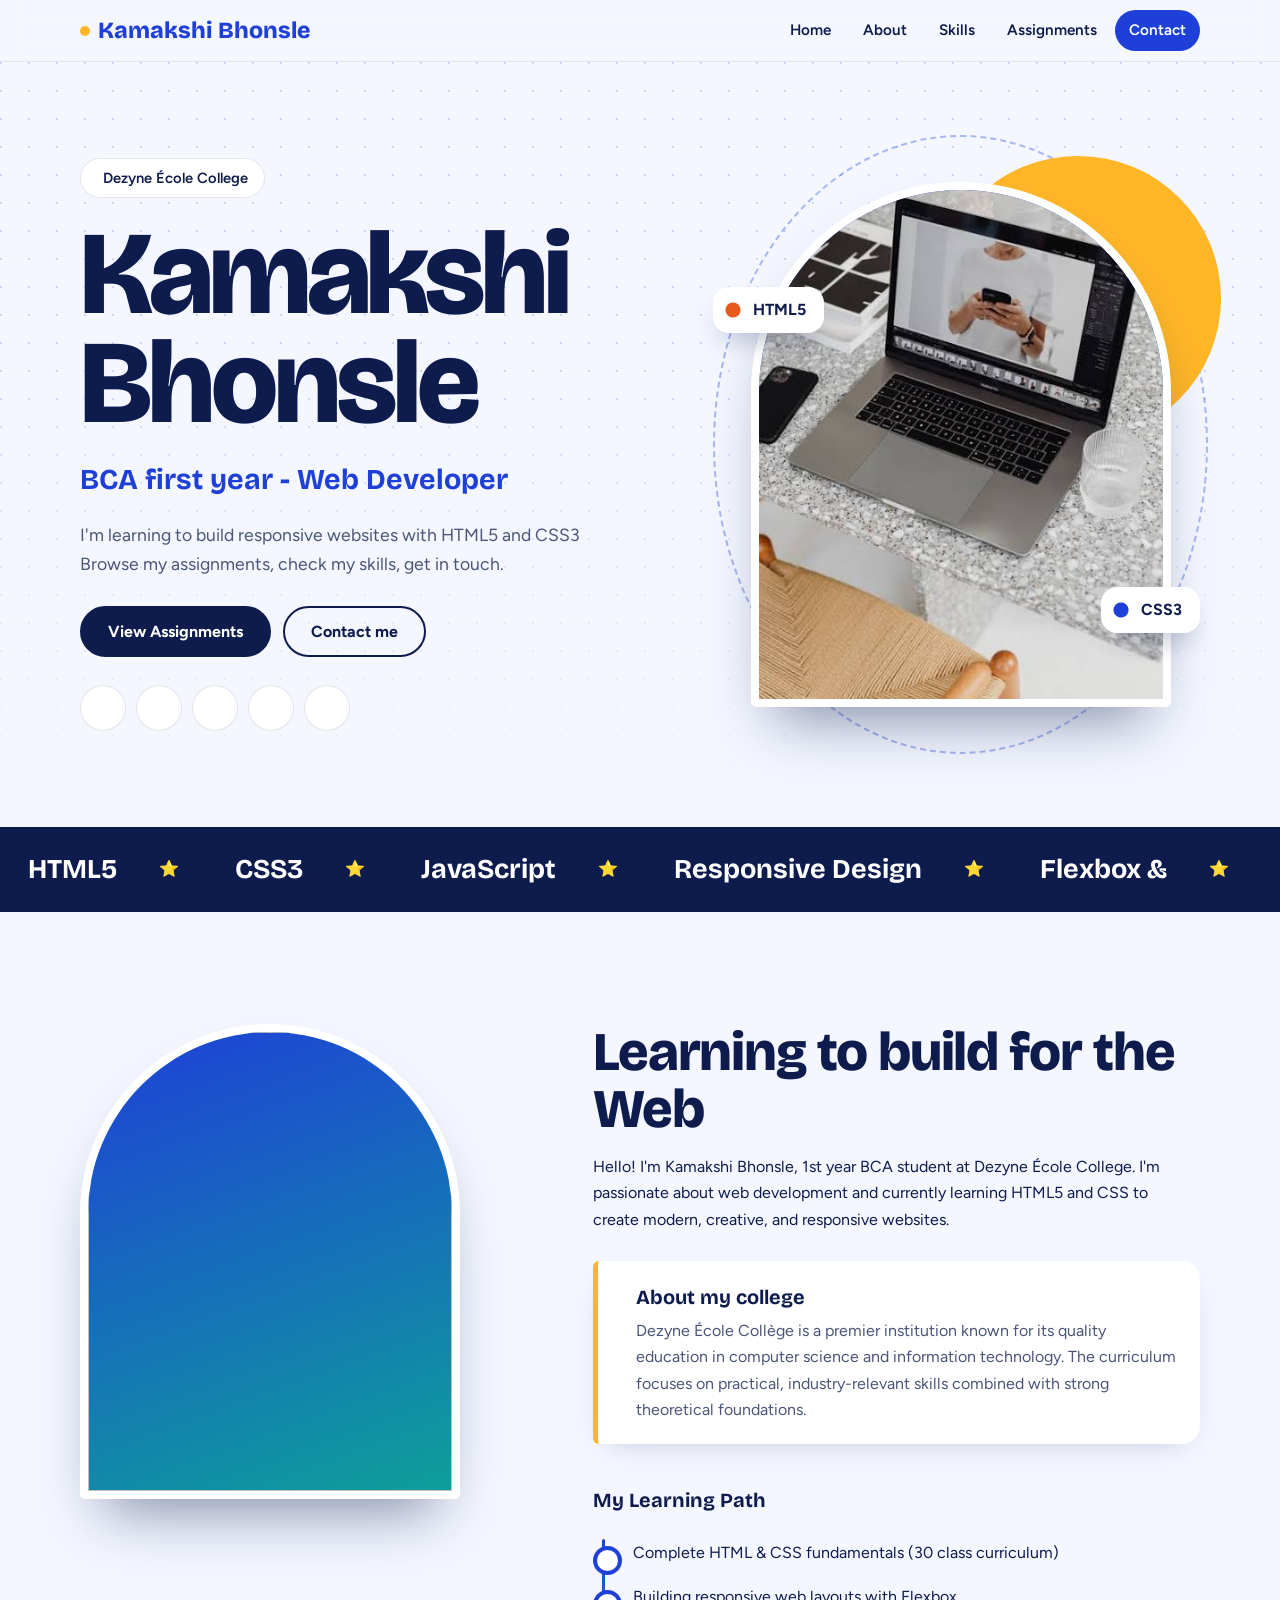
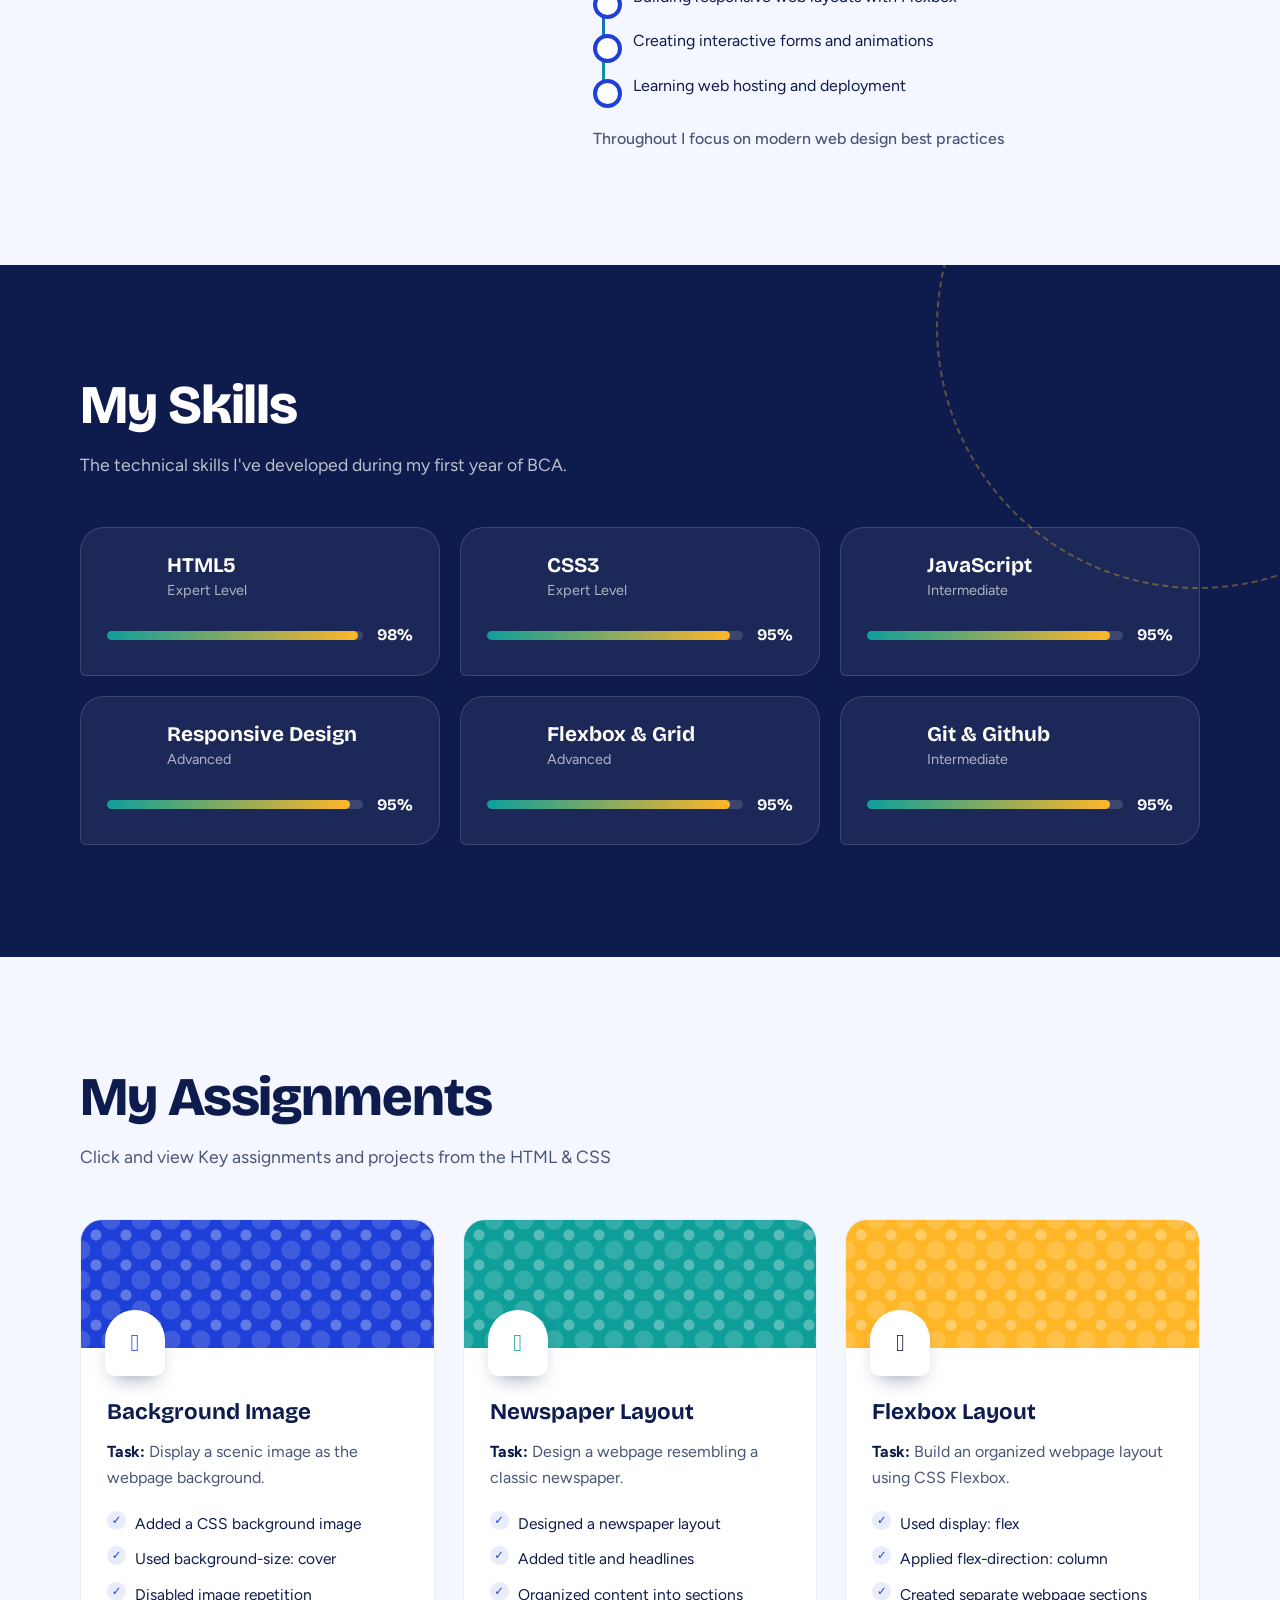
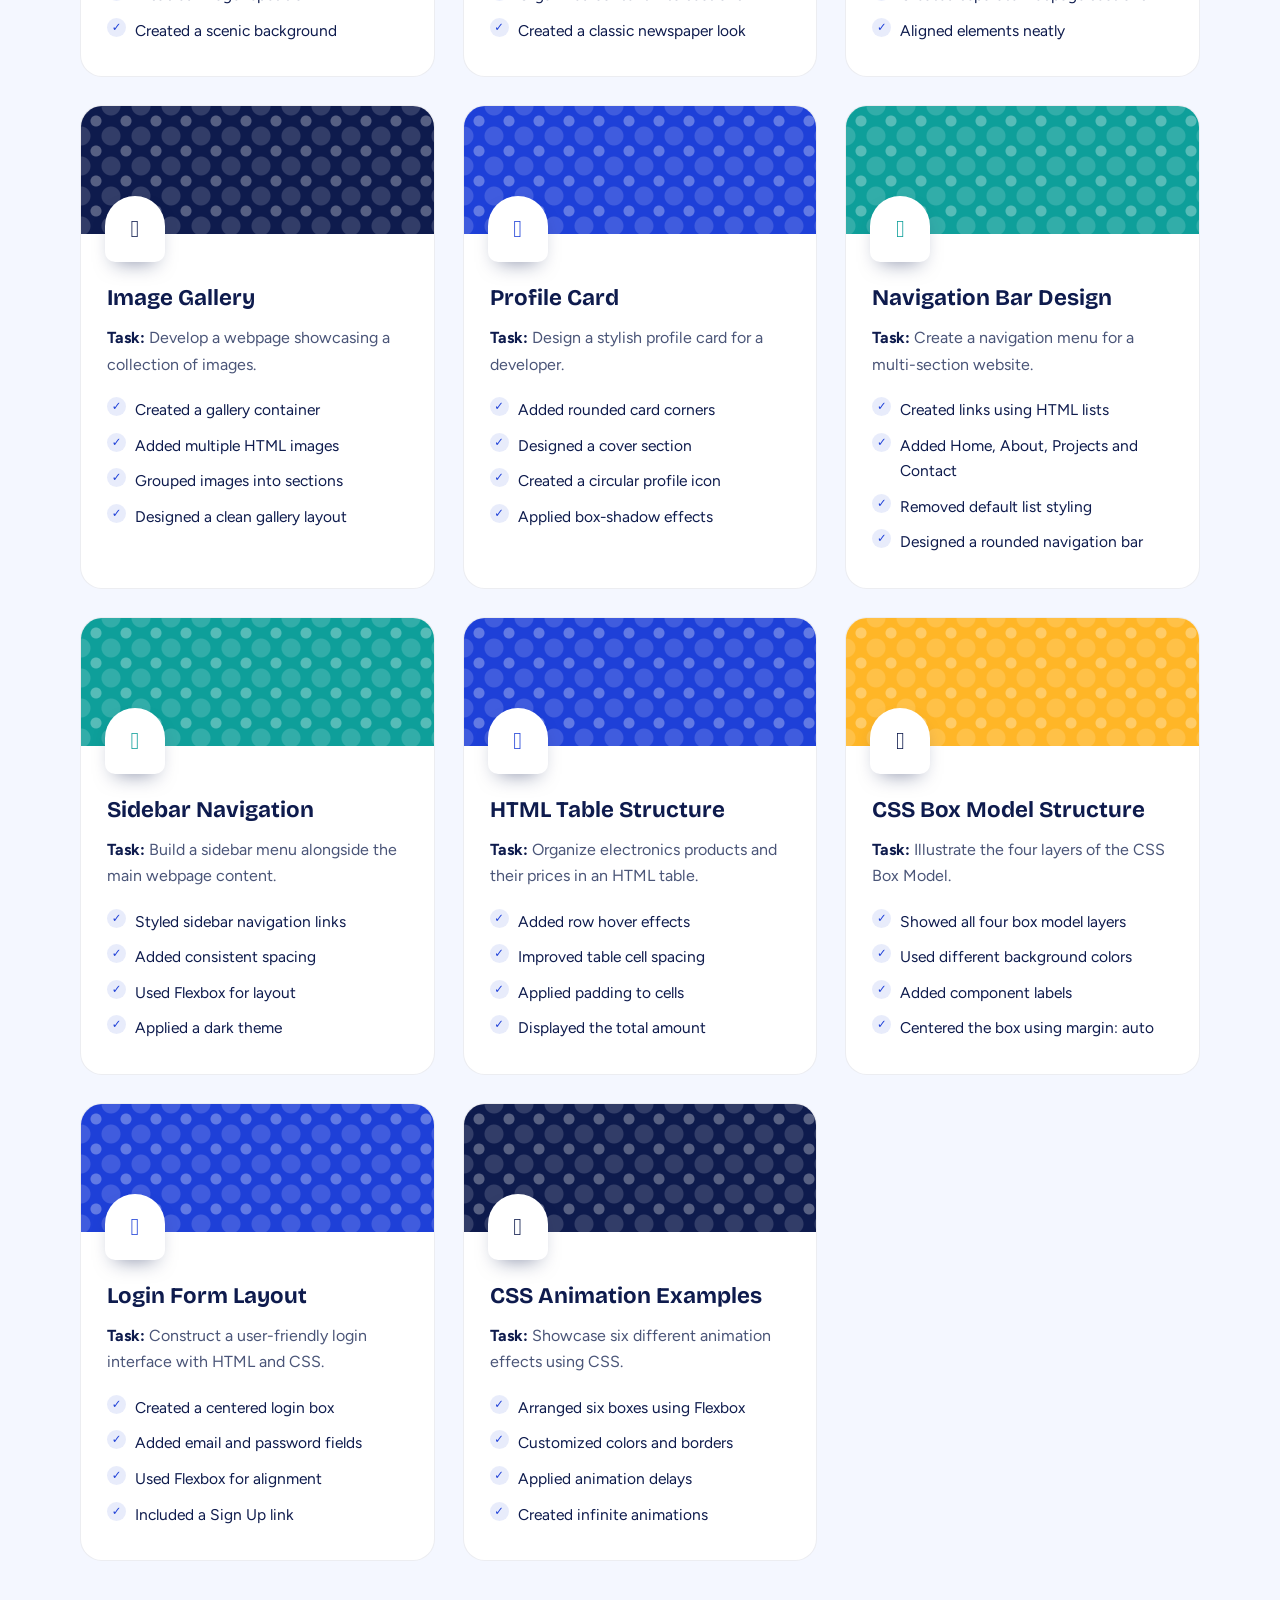
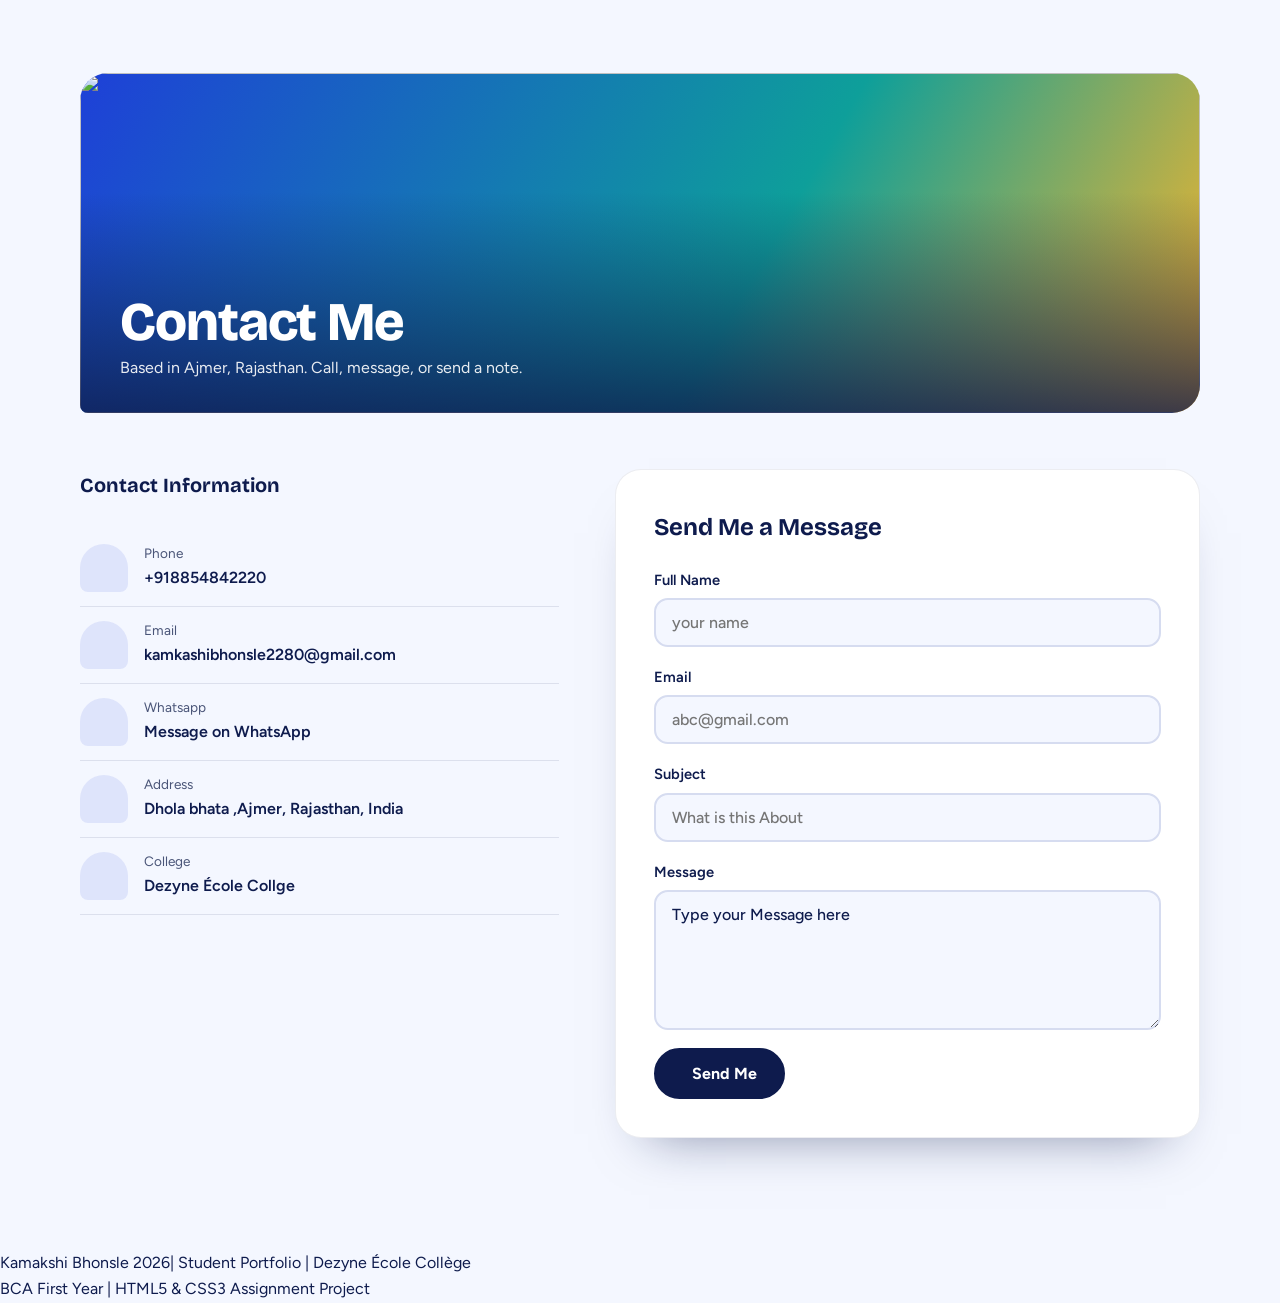
==== commit b27e8b1a: "Update index.html" ====
--- a/index.html
+++ b/index.html
@@ -46,7 +46,7 @@
                 <a href="tel:+918854842220" aria-label="Call Kmakashi"><i class="fas fa-phone"></i></a>
                 <a href="https://wa.me/918854842220" aria-label="WhatsApp"><i class="fab fa-whatsapp"></i></a>
                 <a href="mailto:kamkashibhonsle2280@gmail.com.edu" aria-label="Email"><i class="fas fa-envelope"></i></a>
-                <a href="https://github.com/kamakshibhonsle2280-star?tab=repositories" aria-label="GitHub"><i class="fab fa-github"></i></a>
+                <a href="https://github.com/KamakshiBhonsle-star?tab=repositories" aria-label="GitHub"><i class="fab fa-github"></i></a>
                 <a href="https://www.linkedin.com/in/kamakshi-bhonsle-335a78425/" aria-label="LinkedIn"><i class="fab fa-linkedin"></i></a>
 
             </div>
@@ -458,6 +458,13 @@
             </form>
         </div>
     </section>
+    <section>
+        <footer>
+  <p> Kamakshi Bhonsle 2026| Student Portfolio | Dezyne École Collège</p>
+  <p>BCA First Year | HTML5 &amp; CSS3 Assignment Project</p>
+</footer>
+
+    </section>
 
 </body>
 
--- a/style.css
+++ b/style.css
@@ -1,391 +1,1127 @@
-:root{
-    --blue: #1E40DB;
-    --word: system-ui;
-    --bar: linear-gradient(90deg, green,orange);
-    --paper:     #F4F7FF;
-    --white:     #FFFFFF;
-    --ink:       #0E1B4D;
-    --muted:     #4A5578;
-    --cobalt:    #1E40D8;
+@import url("https://fonts.googleapis.com/css2?family=Bricolage+Grotesque:opsz,wght@12..96,500;12..96,700;12..96,800&family=Figtree:wght@400;500;600;700&display=swap");
+
+/* ============ TOKENS ============
+   Palette borrowed from Jaipur blue pottery and marigold garlands.
+   Motif: the jharokha arch (rounded-top window) used for photos and icons. */
+:root {
+    --paper: #F4F7FF;
+    --white: #FFFFFF;
+    --ink: #0E1B4D;
+    --muted: #4A5578;
+    --cobalt: #1E40D8;
     --turquoise: #0E9F9A;
-    --marigold:  #FFB627;
-    --maintext:  system-ui;
-    --display:   'Bricolage Grotesque', system-ui, sans-serif;
-    --body:      'Figtree', system-ui, sans-serif;
-    --ease:      cubic-bezier(.2, .8, .2, 1);
-    
-
-}
-*{
+    --marigold: #FFB627;
+    --display: 'Bricolage Grotesque', system-ui, sans-serif;
+    --body: 'Figtree', system-ui, sans-serif;
+    --ease: cubic-bezier(.2, .8, .2, 1);
+    /* the reference "wrap": content is centred and capped at 1120px */
+    --side: max(24px, calc((100% - 1120px) / 2));
+    --section-y: clamp(64px, 9vw, 112px);
+}
+
+* {
     margin: 0;
     padding: 0;
     box-sizing: border-box;
 }
-header{
-    height: 10vh;
-    display: flex;
-    justify-content: space-evenly;
-    /* border: 1px solid black; */
-}
-.logo{
-    height: 100%;
-    width: 20%;
+
+html {
+    scroll-behavior: smooth;
+}
+section {
+    scroll-margin-top: 80px;
+    /* set this to your header's height */
+}
+
+
+body {
+    font-family: var(--body);
+    color: var(--ink);
+    background: var(--paper);
+    line-height: 1.65;
+    overflow-x: clip;
+}
+
+img {
+    display: block;
+    max-width: 100%;
+}
+
+a {
+    color: inherit;
+}
+
+:focus-visible {
+    outline: 3px solid var(--cobalt);
+    outline-offset: 3px;
+    border-radius: 6px;
+}
+
+.skills :focus-visible {
+    outline-color: var(--marigold);
+}
+
+/* ============ HEADER ============ */
+header {
+    position: sticky;
+    top: 0;
+    z-index: 50;
     display: flex;
     align-items: center;
-    gap: 2%;
-    /* border: 1px solid black; */
-}    
-.nav{
-    /* border: 1px solid black; */
-    height: 100%;
-    width: 60%;
-}
-ul{
-    height: 100%;
+    justify-content: space-between;
+    gap: 16px;
+    padding: 10px var(--side);
+    background: rgba(244, 247, 255, .88);
+    backdrop-filter: blur(12px);
+    -webkit-backdrop-filter: blur(12px);
+    border-bottom: 1px solid rgba(14, 27, 77, .08);
+}
+
+.logo {
     display: flex;
-    justify-content: space-evenly;
     align-items: center;
+    gap: 8px;
+    color: var(--cobalt);
+}
+
+.logo h1 {
+    font-family: var(--display);
+    font-weight: 800;
+    font-size: 1.45rem;
+}
+
+.dot {
+    width: 10px;
+    height: 10px;
+    border-radius: 50%;
+    background: var(--marigold);
+    animation: pulse 2.4s ease-in-out infinite;
+}
+
+.nav ul {
     list-style: none;
-    /* border: 1px solid green; */
-}
-li{
-    height: 70%;
-    width: 18%;
-    border-radius: 30px;
-    text-align: center;
     display: flex;
-    justify-content: space-evenly;
+    gap: 4px;
+    overflow-x: auto;
+    scrollbar-width: none;
+}
+
+.nav ul::-webkit-scrollbar {
+    display: none;
+}
+
+.nav a {
+    display: block;
+    padding: 8px 14px;
+    border-radius: 999px;
+    text-decoration: none;
+    font-weight: 600;
+    font-size: .95rem;
+    white-space: nowrap;
+    transition: background .25s, color .25s;
+}
+
+.nav a:hover {
+    background: rgba(30, 64, 216, .1);
+    color: var(--cobalt);
+}
+
+/* last nav item (Contact) is the filled pill */
+.nav li:last-child a {
+    background: var(--cobalt);
+    color: #fff;
+}
+
+.nav li:last-child a:hover {
+    background: var(--ink);
+    color: #fff;
+}
+
+/* ============ HERO ============ */
+.hero {
+    position: relative;
+    overflow: hidden;
+    display: grid;
+    grid-template-columns: 1.1fr .9fr;
+    gap: 56px;
     align-items: center;
-}
-#contact{
-    background: var(--blue);
-}
-.dot{
-    height: 10px;
-    width: 10px;
-    border-radius: 50%;
-    background-color: orange ;
-    animation: pulse 2s infinite;
-}
-@keyframes pulse{
-    0%, 100%{
-        transform: scale(1);
-    }
-    50%{
-       transform: scale(1.5);
-    }
-}
-.hero{
-    height: 120vh;
-    display: flex;
-    overflow: hidden;
+    padding: clamp(48px, 8vw, 96px) var(--side) clamp(64px, 8vw, 96px);
+}
+
+.hero::before {
+    content: "";
+    position: absolute;
+    inset: 0;
+    z-index: 0;
+    background-image: radial-gradient(circle at 1px 1px, rgba(30, 64, 216, .18) 1.5px, transparent 0);
     background-size: 28px 28px;
-    background-image: radial-gradient(circle at 1px 1px, rgba(30, 64, 216, .18) 1.5px, transparent 0);
+    -webkit-mask-image: linear-gradient(to bottom, #000 40%, transparent);
+    mask-image: linear-gradient(to bottom, #000 40%, transparent);
+}
+
+.hero-left {
     position: relative;
-    padding: clamp(48px, 8vw, 96px) 24px clamp(64px, 8vw, 96px);
-
-}
-.hero-left,.hero-right{
-    height: 100%;
-    width: 100%;
-    border: 1px solid blue;
-}
-.address{
-    height: 5%;
-    width: 70%; 
-    border-radius: 20px;
-    display: flex;
-    justify-content: center;
-}
-.hero-left>h1{
-    font-size: 6rem;
-}
-.hero-left>h2{
-    font-size: 2rem;
-}
-.hero-left>p{
-    font-size: 1.2rem;
-}
-.oval{
-    height: 80%;
-    width: 30%;
-    border: 3px dashed black;
-    position: absolute;
-    border-radius: 50%;
-    top: 20%;
-    right: 10%;
-    animation: rotation 10s infinite linear;
-}
-@keyframes rotation{
-    0%{
-        transform: rotate(0);
-    }
-    100%{
-        transform: rotate(360deg);
-    }
-}
-.circle{
-    height: 300px;
-    width: 300px;
-    background-color: orange;
-    border-radius: 50%;
-    position: absolute;
-    top: 20%;
-    right: 5%;
-}
-.mirror{
-    height: 80%;
-    width: 30%;
-    border: 1px solid black;
-    position: absolute;
-    top: 30%;
-    right: 10%;
-    border-top-left-radius: 50%;
-    border-top-right-radius: 50%;
-}
-.mirror>img{
-    height: 100%;
-    width: 100%;
-    border: 5px solid white;
-    border-top-left-radius: 50%;
-    border-top-right-radius: 50%;
-}
-pre{
-    font-size: 4rem;
-}
-marquee{
-    border: 1px solid black;
-}
-.about{
-    height: 100vh;
-}
-.box{
-    height: 100%;
-    display: flex;
-    justify-content: center;
+    z-index: 1;
+    min-width: 0;
+}
+
+/* college pill */
+.address {
+    display: inline-flex;
     align-items: center;
-}
-.box-left{
-    height: 80%;
-    width: 50%;
-    border: 1px solid black;
-}
-.box-right{
-    height: 100%;
-    width: 50%;
-    border: 1px solid black;
-}
-.miror{
-    height: 80%;
-    width: 60%;
-    border: 1px solid black;
-    position: sticky;
-    top: 30%;
-    left: 10%;
-    border-top-left-radius: 50%;
-    border-top-right-radius: 50%;
-    bottom: 80%;
-}
-.miror>img{
-    height: 100%;
-    width: 100%;
-    border-top-left-radius: 50%;
-    border-top-right-radius: 50%;
-}
-.bold{
-    width: 90%;
-    margin: auto;
     gap: 10px;
-    display: flex;
-    border: 5px solid lightcyan;
-    border-radius: 10px;
-    border-left: 5px solid orange;
-}
-.box-right>ul{
-    list-style-type: circle;
-}
-.skills{
-    height: 90vh;
-    border: 1px solid black;
-    background-color: navy;
-    color: white;
-}
-.cards{
-    height: 90%;
-    border: 1px solid white;
+    background: var(--white);
+    border: 1px solid rgba(14, 27, 77, .1);
+    padding: 7px 16px 7px 12px;
+    border-radius: 999px;
+    font-size: .92rem;
+    font-weight: 600;
+    animation: fadeUp .8s var(--ease) .1s backwards;
+}
+
+.address i {
+    color: var(--cobalt);
+}
+
+.hero-left>h1 {
+    font-family: var(--display);
+    font-weight: 800;
+    font-size: clamp(3.6rem, 10vw, 7.4rem);
+    line-height: .92;
+    letter-spacing: -.035em;
+    margin: 22px 0 18px;
+    animation: fadeUp 1s var(--ease) .25s backwards;
+}
+
+/* !important only because the HTML has an inline colour on this tag */
+.hero-left>h2 {
+    font-family: var(--display);
+    font-weight: 700;
+    font-size: clamp(1.3rem, 3vw, 1.8rem);
+    color: var(--cobalt) !important;
+    display: inline-block;
+    animation: type 1.4s steps(30) 1s backwards;
+}
+
+.hero-left>p {
+    max-width: 46ch;
+    margin: 16px 0 28px;
+    color: var(--muted);
+    font-size: 1.1rem;
+    animation: fadeUp .8s var(--ease) 1.2s backwards;
+}
+
+.button {
     display: flex;
     flex-wrap: wrap;
-    justify-content: space-around;
-    align-items: center;
-}
-.card{
-    height: 45%;
-    width: 30%;
-    border: 1px solid grey;
-    border-top-right-radius: 30px;
-    border-top-left-radius: 30px;
-    border-bottom-right-radius: 30px;
-    border-bottom-left-radius: 10px;
-}
-.card-top{
-    display: flex;
-    justify-content: center;
-    align-items: center;
-    height: 60%;
-    border: 1px solid white;
-}
-.card-bottom{
-    display: flex;
-    justify-content: center;
+    gap: 12px;
+    animation: fadeUp .8s var(--ease) 1.35s backwards;
+}
+
+.button button {
+    display: inline-flex;
     align-items: center;
     gap: 10px;
-    height: 40%;
-    border: 1px solid white;
-}
-.progress{
-    height: 20%;
-    width: 75%;
-    border: 1px solid white;
-    border-radius: 10px;
-}
-.progress-bar{
+    font: 700 1rem var(--body);
+    cursor: pointer;
+    padding: 14px 26px;
+    border-radius: 999px;
+    border: 2px solid var(--ink);
+    transition: transform .25s var(--ease), background .25s, color .25s, box-shadow .25s;
+}
+
+/* !important only because the HTML has an inline colour on these buttons */
+.button button:first-child {
+    background: var(--ink);
+    color: #fff !important;
+}
+
+.button button:first-child:hover {
+    background: var(--cobalt);
+    border-color: var(--cobalt);
+    transform: translateY(-3px);
+    box-shadow: 0 12px 24px -10px rgba(30, 64, 216, .6);
+}
+
+.button button:last-child {
+    background: transparent;
+    color: var(--ink) !important;
+}
+
+.button button:last-child:hover {
+    background: var(--marigold);
+    border-color: var(--marigold);
+    transform: translateY(-3px);
+}
+
+.icon {
+    display: flex;
+    gap: 10px;
+    margin-top: 28px;
+    animation: fadeUp .8s var(--ease) 1.5s backwards;
+}
+
+.icon i {
+    width: 46px;
+    height: 46px;
+    display: grid;
+    place-items: center;
+    border-radius: 50%;
+    line-height: 40px;
+    background: var(--white);
+    border: 1px solid rgba(14, 27, 77, .12);
+    font-size: 1.1rem;
+    cursor: pointer;
+    transition: transform .3s var(--ease), background .25s, color .25s;
+}
+
+.icon i:hover {
+    background: var(--cobalt);
+    color: #fff;
+    transform: translateY(-5px) rotate(-8deg);
+}
+/* Hover colours for individual hero icons */
+.icon i.fa-whatsapp:hover {
+    background: #25D366;   /* WhatsApp green */
+}
+
+.icon i.fa-github:hover {
+    background: #111111;   /* GitHub black */
+}
+
+.icon i.fa-envelope:hover {
+    background: #FF8A8A;   /* light red */
+}
+
+/* Arch photo */
+.hero-right {
+    position: relative;
+    width: 100%;
+    max-width: 420px;
+    aspect-ratio: 4 / 5;
+    margin-inline: auto;
+}
+
+.oval {
+    position: absolute;
+    z-index: 0;
+    inset: -9%;
+    border: 2px dashed var(--cobalt);
+    border-radius: 50%;
+    opacity: .35;
+    animation: spin 45s linear infinite;
+}
+
+.circle {
+    position: absolute;
+    z-index: 0;
+    top: -5%;
+    right: -12%;
+    width: 68%;
+    aspect-ratio: 1;
+    border-radius: 50%;
+    background: var(--marigold);
+    animation: fadeUp 1s var(--ease) .6s backwards;
+}
+
+.mirror {
+    position: relative;
+    z-index: 1;
+    width: 100%;
     height: 100%;
-    border: 1px solid white;
-    background: var(--bar);
-    border-radius: 10px;
-}
-.Assignment{
-    height: 220vh;
-    border: 1px solid black;
-}
-.assignment-card{
-    height: 90%;
-    border: 1px solid black;
+    border-radius: 999px 999px 28px 28px;
+    overflow: hidden;
+    border: 8px solid var(--white);
+    background: linear-gradient(160deg, var(--cobalt), var(--turquoise));
+    box-shadow: 0 34px 60px -24px rgba(14, 27, 77, .5);
+    animation: archRise 1.2s var(--ease) .3s backwards;
+}
+
+.mirror>img {
+    width: 100%;
+    height: 100%;
+    object-fit: cover;
+    transition: transform 1.2s var(--ease);
+}
+
+.mirror:hover>img {
+    transform: scale(1.07);
+}
+
+/* floating HTML5 / CSS3 chips (drawn with pseudo-elements, no extra HTML) */
+.hero-right::before,
+.hero-right::after {
+    position: absolute;
+    z-index: 2;
     display: flex;
-    flex-wrap: wrap;
-    justify-content: space-around;
     align-items: center;
-}
-.assignment-cards{
-    height: 45%;
-    width: 30%;
-    border: 1px solid black;
+    background: var(--white);
+    padding: 10px 18px 10px 40px;
+    border-radius: 16px;
+    font-weight: 700;
+    box-shadow: 0 14px 30px -12px rgba(14, 27, 77, .4);
+    animation: float 5s ease-in-out infinite;
+}
+
+.hero-right::before {
+    content: "HTML5";
+    left: -9%;
+    top: 20%;
+    background: radial-gradient(circle at 20px 50%, #E8591D 0 7px, transparent 8px), var(--white);
+}
+
+.hero-right::after {
+    content: "CSS3";
+    right: -7%;
+    bottom: 14%;
+    animation-delay: -2.5s;
+    background: radial-gradient(circle at 20px 50%, var(--cobalt) 0 7px, transparent 8px), var(--white);
+}
+
+/* ============ TICKER (marquee) ============ */
+.marquee {
+    background: var(--ink);
+    color: #fff;
     overflow: hidden;
-}
-.assignment-top{
-    height: 30%;
-    border: 1px solid black;
-    background-color: var(--blue);
-    background-image: 
+    padding: 20px 0;
+}
+
+.marquee-track {
+    display: flex;
+    width: max-content;
+    animation: marquee 30s linear infinite;
+}
+
+.marquee:hover .marquee-track {
+    animation-play-state: paused;
+}
+
+.marquee-group {
+    display: flex;
+}
+
+.marquee-group span {
+    display: flex;
+    align-items: center;
+    gap: 14px;
+    font-family: var(--display);
+    font-weight: 700;
+    font-size: clamp(1.2rem, 2.6vw, 1.7rem);
+    padding: 0 28px;
+    white-space: nowrap;
+}
+
+.marquee-group span::after {
+    content: "⭐";
+    color: var(--marigold);
+    font-size: 1rem;
+    margin-left: 28px;
+}
+
+/* ============ ABOUT ============ */
+.about {
+    padding-bottom: var(--section-y);
+}
+
+.box {
+    display: grid;
+    grid-template-columns: .85fr 1.15fr;
+    gap: 64px;
+    align-items: start;
+    padding: var(--section-y) var(--side) 0;
+}
+
+.box-left {
+    position: sticky;
+    top: 100px;
+}
+
+.miror {
+    width: 100%;
+    max-width: 380px;
+    aspect-ratio: 4 / 5;
+    border-radius: 999px 999px 28px 28px;
+    overflow: hidden;
+    border: 8px solid var(--white);
+    background: linear-gradient(160deg, var(--cobalt), var(--turquoise));
+    box-shadow: 0 34px 60px -24px rgba(14, 27, 77, .5);
+}
+
+.miror>img {
+    width: 100%;
+    height: 100%;
+    object-fit: cover;
+    transition: transform 1.2s var(--ease);
+}
+
+.miror:hover>img {
+    transform: scale(1.07);
+}
+
+.box-right {
+    min-width: 0;
+}
+
+.box-right>h1,
+.skills>h1,
+.Assignment>h1,
+.banner-text h1 {
+    font-family: var(--display);
+    font-weight: 800;
+    font-size: clamp(2.1rem, 5vw, 3.4rem);
+    line-height: 1.05;
+    letter-spacing: -.02em;
+    margin-bottom: 16px;
+}
+
+.box-right>p {
+    margin-bottom: 16px;
+    max-width: 60ch;
+}
+
+.bold {
+    display: flex;
+    gap: 16px;
+    align-items: flex-start;
+    background: var(--white);
+    border-left: 5px solid var(--marigold);
+    border-radius: 6px 18px 18px 6px;
+    padding: 20px 22px;
+    margin: 28px 0 40px;
+    box-shadow: 0 10px 30px -18px rgba(14, 27, 77, .35);
+}
+
+.bold i {
+    font-size: 1.5rem;
+    color: var(--cobalt);
+    margin-top: 4px;
+}
+
+.bold h4,
+.learning h3,
+.information>h3 {
+    font-family: var(--display);
+    font-size: 1.25rem;
+    margin-bottom: 4px;
+}
+
+.bold p {
+    margin: 0;
+    color: var(--muted);
+}
+
+.learning h3,
+.information>h3 {
+    margin-bottom: 14px;
+}
+
+.learning ul {
+    list-style: none;
+    position: relative;
+    padding-left: 40px;
+}
+
+.learning ul::before {
+    content: "";
+    position: absolute;
+    left: 9px;
+    top: 8px;
+    bottom: 8px;
+    width: 3px;
+    border-radius: 3px;
+    background: linear-gradient(var(--cobalt), var(--turquoise));
+    transform-origin: top;
+    animation: draw 1.6s var(--ease) both;
+}
+
+.learning li {
+    position: relative;
+    padding: 9px 0;
+}
+
+.learning li::before {
+    content: "";
+    position: absolute;
+    left: -40px;
+    top: 15px;
+    width: 21px;
+    height: 21px;
+    border-radius: 50%;
+    background: var(--white);
+    border: 4px solid var(--cobalt);
+    transition: background .3s, transform .3s var(--ease);
+}
+
+.learning li:hover::before {
+    background: var(--marigold);
+    transform: scale(1.25);
+}
+
+.learning>p {
+    margin-top: 18px;
+    color: var(--muted);
+    font-weight: 500;
+}
+
+/* ============ SKILLS ============ */
+.skills {
+    position: relative;
+    overflow: hidden;
+    background: var(--ink);
+    color: #fff;
+    padding: var(--section-y) var(--side);
+}
+
+.skills::before {
+    content: "";
+    position: absolute;
+    width: 520px;
+    height: 520px;
+    border-radius: 50%;
+    right: -180px;
+    top: -200px;
+    border: 2px dashed rgba(255, 182, 39, .35);
+    animation: spin 60s linear infinite;
+}
+
+.skills>p {
+    max-width: 58ch;
+    color: rgba(255, 255, 255, .72);
+    font-size: 1.1rem;
+}
+
+.cards {
+    position: relative;
+    display: grid;
+    grid-template-columns: repeat(auto-fit, minmax(300px, 1fr));
+    gap: 20px;
+    margin-top: 48px;
+}
+
+.card {
+    background: rgba(255, 255, 255, .06);
+    border: 1px solid rgba(255, 255, 255, .14);
+    border-radius: 24px 24px 24px 6px;
+    padding: 26px;
+    transition: transform .35s var(--ease), border-color .3s, background .3s;
+}
+
+.card:hover {
+    transform: translateY(-8px);
+    border-color: var(--marigold);
+    background: rgba(255, 255, 255, .1);
+}
+
+.card-top {
+    display: flex;
+    align-items: center;
+    gap: 16px;
+    margin-bottom: 20px;
+}
+
+.skills i {
+    font-size: 2.2rem;
+    width: 44px;
+    text-align: center;
+    transition: transform .4s var(--ease);
+}
+
+.card:hover .card-top i {
+    transform: scale(1.2) rotate(-6deg);
+}
+
+.skills h4 {
+    font-family: var(--display);
+    font-size: 1.3rem;
+    line-height: 1.2;
+    color: #fff;
+}
+
+.card-top .level p {
+    font-size: .9rem;
+    color: rgba(255, 255, 255, .65);
+}
+
+.card-bottom {
+    display: flex;
+    align-items: center;
+    gap: 14px;
+}
+
+.progress {
+    flex: 1;
+    height: 9px;
+    background: rgba(255, 255, 255, .14);
+    border-radius: 9px;
+    overflow: hidden;
+}
+
+.progress-bar {
+    height: 100%;
+    border-radius: 9px;
+    background: linear-gradient(90deg, var(--turquoise), var(--marigold));
+    transform-origin: left;
+    animation: grow 1.5s var(--ease) .3s backwards;
+}
+
+.card-bottom p {
+    font-family: var(--display);
+    font-weight: 700;
+    min-width: 3ch;
+    text-align: right;
+    color: #fff;
+}
+
+/* ============ ASSIGNMENTS ============ */
+.Assignment {
+    padding: var(--section-y) var(--side);
+}
+
+.Assignment>p {
+    max-width: 58ch;
+    color: var(--muted);
+    font-size: 1.1rem;
+}
+
+.assignment-card {
+    display: grid;
+    grid-template-columns: repeat(auto-fit, minmax(300px, 1fr));
+    gap: 28px;
+    margin-top: 48px;
+}
+
+.assignment-cards {
+    background: var(--white);
+    border-radius: 22px;
+    overflow: hidden;
+    border: 1px solid rgba(14, 27, 77, .08);
+    transition: transform .4s var(--ease), box-shadow .4s var(--ease);
+}
+
+.assignment-cards:hover {
+    transform: translateY(-8px);
+    box-shadow: 0 30px 50px -28px rgba(14, 27, 77, .5);
+}
+
+.assignment-top {
+    --c: var(--cobalt);
+    position: relative;
+    height: 128px;
+    background-color: var(--c);
+    background-image:
         radial-gradient(circle, rgba(255, 255, 255, .3) 0 5px, transparent 6px),
         radial-gradient(circle, rgba(255, 255, 255, .15) 0 9px, transparent 10px);
     background-size: 30px 30px;
     background-position: 0 0, 15px 15px;
+    transition: background-position 1s var(--ease);
+}
+
+.assignment-cards:hover .assignment-top {
+    background-position: 30px 30px, 45px 45px;
+}
+
+.t2,
+.t6 {
+    --c: var(--turquoise);
+}
+
+.t3 {
+    --c: var(--marigold);
+    --ic: var(--ink);
+}
+
+.t4 {
+    --c: var(--ink);
+}
+
+/* arch-shaped icon badge (Font Awesome glyph drawn with ::after, no extra HTML) */
+.assignment-top::after {
+    content: "\f1c9";
+    position: absolute;
+    left: 24px;
+    bottom: -28px;
+    width: 60px;
+    height: 66px;
+    display: grid;
+    place-items: center;
+    border-radius: 30px 30px 10px 10px;
+    background: var(--white);
+    color: var(--ic, var(--c));
+    font-family: "Font Awesome 7 Free", "Font Awesome 6 Free", "Font Awesome 5 Free";
+    font-weight: 900;
+    font-size: 1.5rem;
+    line-height: 1;
+    box-shadow: 0 10px 20px -10px rgba(14, 27, 77, .5);
+    transition: transform .4s var(--ease);
+}
+
+.t2::after {
+    content: "\f53f";
+}
+
+.t3::after {
+    content: "\f302";
+}
+
+.t4::after {
+    content: "\f3cd";
+}
+
+.t5::after {
+    content: "\f11c";
+}
+
+.t6::after {
+    content: "\f008";
+}
+
+.assignment-cards:hover .assignment-top::after {
+    transform: translateY(-6px);
+}
+
+.assignment-bottom {
+    padding: 46px 26px 28px;
+}
+
+.assignment-bottom h4 {
+    font-family: var(--display);
+    font-size: 1.4rem;
+    margin-bottom: 8px;
+}
+
+.assignment-bottom>p {
+    color: var(--muted);
+    margin-bottom: 14px;
+}
+
+.assignment-bottom>p b {
+    color: var(--ink);
+}
+
+.assignment-bottom ul {
+    list-style: none;
+}
+
+.assignment-bottom li {
+    position: relative;
+    padding: 5px 0 5px 28px;
+    font-size: .97rem;
+}
+
+.assignment-bottom li::before {
+    content: "✓";
+    position: absolute;
+    left: 0;
+    top: 5px;
+    width: 19px;
+    height: 19px;
+    border-radius: 50%;
+    background: rgba(30, 64, 216, .1);
+    color: var(--cobalt);
+    font-size: .72rem;
+    font-weight: 700;
+    display: grid;
+    place-items: center;
+}
+
+a{
+    text-decoration: none;
+}
+
+/* ============ CONTACT ============ */
+.contact {
+    padding: 0 var(--side) var(--section-y);
+}
+
+.banner {
+    position: relative;
+    height: clamp(220px, 32vw, 340px);
+    border-radius: 28px 28px 28px 8px;
     overflow: hidden;
-    position: relative;
-}
-.assignment-cards:hover.assignment-top{ background-position: 30px  30px ,45px 45px;}
-.assignment-top :hover{
-    transition: ease-in-out .8s;
-}
-.t1,.t5{
-    background-color: var(--blue);
-}
-.t2,.t6{
-    background-color: var(--turquoise);
-}
-.t4{
-    background-color: var(--ink);
-}
-.assignment-bottom{
-    height: 70%;
-    border: 1px solid black;
-}
-.element{
-    height: 100px;
-    width: 100px;
-    border: 1px solid black;
+    margin-bottom: 56px;
+    background: linear-gradient(120deg, var(--cobalt), var(--turquoise) 60%, var(--marigold));
+}
+
+.banner>img {
+    width: 100%;
+    height: 100%;
+    object-fit: cover;
+    animation: expand 24s ease-in-out infinite alternate;
+}
+
+.banner::after {
+    content: "";
     position: absolute;
-    top: 360%;
-    left:4%;
-}
-.contact{
-    height: 200vh;
-    border: 1px solid black;
-}
-.banner{
-    height: 30%;
-    border: 1px solid black;
-    margin: 5% 5%;
-    border-radius: 30px 30px 30px 10px;
-    overflow: hidden;
-}
-.banner>img{
-    height: 100%;
+    inset: 0;
+    background: linear-gradient(to top, rgba(14, 27, 77, .8), transparent 65%);
+}
+
+.banner-text {
+    position: absolute;
+    z-index: 1;
+    left: clamp(20px, 4vw, 40px);
+    bottom: clamp(18px, 3vw, 32px);
+    color: #fff;
+}
+
+.banner-text h1 {
+    margin-bottom: 4px;
+}
+
+.banner-text p {
+    opacity: .9;
+}
+
+.contact-info {
+    display: grid;
+    grid-template-columns: .9fr 1.1fr;
+    gap: 56px;
+    align-items: start;
+}
+
+.information {
+    min-width: 0;
+}
+
+.information>h3+.info {
+    margin-top: 28px;
+}
+
+/* icon on the left, label above value on the right */
+.info {
+    display: grid;
+    grid-template-columns: 48px 1fr;
+    column-gap: 16px;
+    align-items: center;
+    padding: 14px 0;
+    border-bottom: 1px solid rgba(14, 27, 77, .1);
+}
+
+.info>i {
+    grid-row: 1 / span 2;
+    width: 48px;
+    height: 48px;
+    display: grid;
+    place-items: center;
+    border-radius: 24px 24px 8px 8px;
+    background: rgba(30, 64, 216, .1);
+    color: var(--cobalt);
+    transition: background .3s, color .3s, transform .3s var(--ease);
+}
+
+.info:hover>i {
+    background: var(--cobalt);
+    color: #fff;
+    transform: translateY(-3px);
+}
+
+.info>p {
+    color: var(--muted);
+    font-size: .85rem;
+    line-height: 1.3;
+}
+
+.info a {
+    font-weight: 600;
+    text-decoration: none;
+}
+
+.info a:hover {
+    color: var(--cobalt);
+    text-decoration: underline;
+}
+
+.info b {
+    font-weight: 600;
+}
+
+form {
+    background: var(--white);
+    border-radius: 26px;
+    padding: clamp(22px, 4vw, 38px);
+    border: 1px solid rgba(14, 27, 77, .08);
+    box-shadow: 0 30px 50px -34px rgba(14, 27, 77, .5);
+}
+
+form h1 {
+    font-family: var(--display);
+    font-size: 1.5rem;
+    margin-bottom: 20px;
+}
+
+form label {
+    display: block;
+    font-weight: 600;
+    font-size: .92rem;
+    margin-bottom: 6px;
+}
+
+form input,
+form textarea {
+    display: block;
     width: 100%;
-    border-radius: 30px 30px 30px 10px;
-    object-fit: cover;
-    animation: expand 10s infinite
-
-}
-@keyframes expand{
-    100%{
-        transform: scale(1.12);
-    }
-}
-.banner-text{
-    position: absolute;
-    top:600%;
-    color: white;
-}
-body{
-    line-height: 1.65;
-    
-}
-html{
-    scroll-behavior: smooth;
-}
-.learning>ul>li{
-    width: 80%;
-    text-align: left;
-    margin: auto;
-}
-.contact-info {
-    height: 50%;
-    width: 80%;
-    margin: auto;
-    display: flex;
-
-}
-
-.information {
-
-    height: 100%;
-    width: 40%;
-    margin: auto;
-}
-
-form {
-
-    height: 100%;
-    width: 50%;
-    margin: auto;
-
-}
-
-.info {
-    height: 15%;
-    width: 100%;
-    display: flex;
-}
-
-.info>i {
-    height: 100%;
-    width: 20%;
-    display: flex;
-    justify-content: center;
+    margin-bottom: 18px;
+    font: 500 1rem var(--body);
+    color: var(--ink);
+    padding: 13px 16px;
+    border-radius: 14px;
+    border: 2px solid #D6DCF0;
+    background: var(--paper);
+    transition: border-color .25s, box-shadow .25s, background .25s;
+}
+
+form textarea {
+    min-height: 140px;
+    resize: vertical;
+}
+
+form input:focus,
+form textarea:focus {
+    outline: none;
+    border-color: var(--cobalt);
+    background: var(--white);
+    box-shadow: 0 0 0 5px rgba(30, 64, 216, .15);
+}
+
+form input:user-invalid,
+form textarea:user-invalid {
+    border-color: #D6336C;
+}
+
+.submit {
+    display: inline-flex;
     align-items: center;
-    border-top-left-radius: 50%;
-    border-top-right-radius: 50%;
-    border: 1px solid black;
-}
+    gap: 10px;
+    font: 700 1rem var(--body);
+    cursor: pointer;
+    padding: 14px 26px;
+    border-radius: 999px;
+    border: 2px solid var(--ink);
+    background: var(--ink);
+    color: #fff;
+    transition: transform .25s var(--ease), background .25s, color .25s, box-shadow .25s;
+}
+
+.submit:hover {
+    background: var(--cobalt);
+    border-color: var(--cobalt);
+    transform: translateY(-3px);
+    box-shadow: 0 12px 24px -10px rgba(30, 64, 216, .6);
+}
+
+@keyframes float {
+    50% {
+        transform: translateY(-14px);
+    }
+}
+
+@keyframes spin {
+    to {
+        transform: rotate(360deg);
+    }
+}
+
+@keyframes pulse {
+    50% {
+        transform: scale(1.5);
+        opacity: .6;
+    }
+}
+
+@keyframes marquee {
+    to {
+        transform: translateX(-50%);
+    }
+}
+
+/* @keyframes grow {
+    from {
+        transform: scaleX(0);
+    }
+}
+
+@keyframes draw {
+    from {
+        transform: scaleY(0);
+    }
+} */
+
+@keyframes expand {
+    to {
+        transform: scale(1.12) translateX(-2%);
+    }
+}
+
+/* Skill bars and the learning-path line fill as they scroll into view
+   (CSS scroll-driven animation; browsers without it play them once on load). */
+@supports (animation-timeline: view()) {
+    .progress-bar {
+        animation: grow linear both;
+        animation-timeline: view();
+        animation-range: entry 10% entry 100%;
+    }
+
+    .learning ul::before {
+        animation: draw linear both;
+        animation-timeline: view();
+        animation-range: entry 20% cover 60%;
+    }
+}
+
+/* ============ RESPONSIVE ============ */
+@media (max-width: 860px) {
+
+    .hero,
+    .box,
+    .contact-info {
+        grid-template-columns: 1fr;
+        gap: 48px;
+    }
+
+    .box-left {
+        position: static;
+    }
+
+    .hero-right {
+        max-width: 320px;
+    }
+
+    .hero-right::before {
+        left: -4%;
+    }
+
+    .hero-right::after {
+        right: -4%;
+    }
+}
+
+@media (max-width: 560px) {
+    header {
+        padding: 8px 14px;
+    }
+
+    .logo h1 {
+        display: none;
+    }
+
+    .nav a {
+        padding: 8px 10px;
+        font-size: .88rem;
+    }
+
+    .cards,
+    .assignment-card {
+        grid-template-columns: 1fr;
+    }
+}
+
+@media (prefers-reduced-motion: reduce) {
+
+    *,
+    *::before,
+    *::after {
+        animation: none !important;
+        transition: none !important;
+        scroll-behavior: auto !important;
+    }
+}
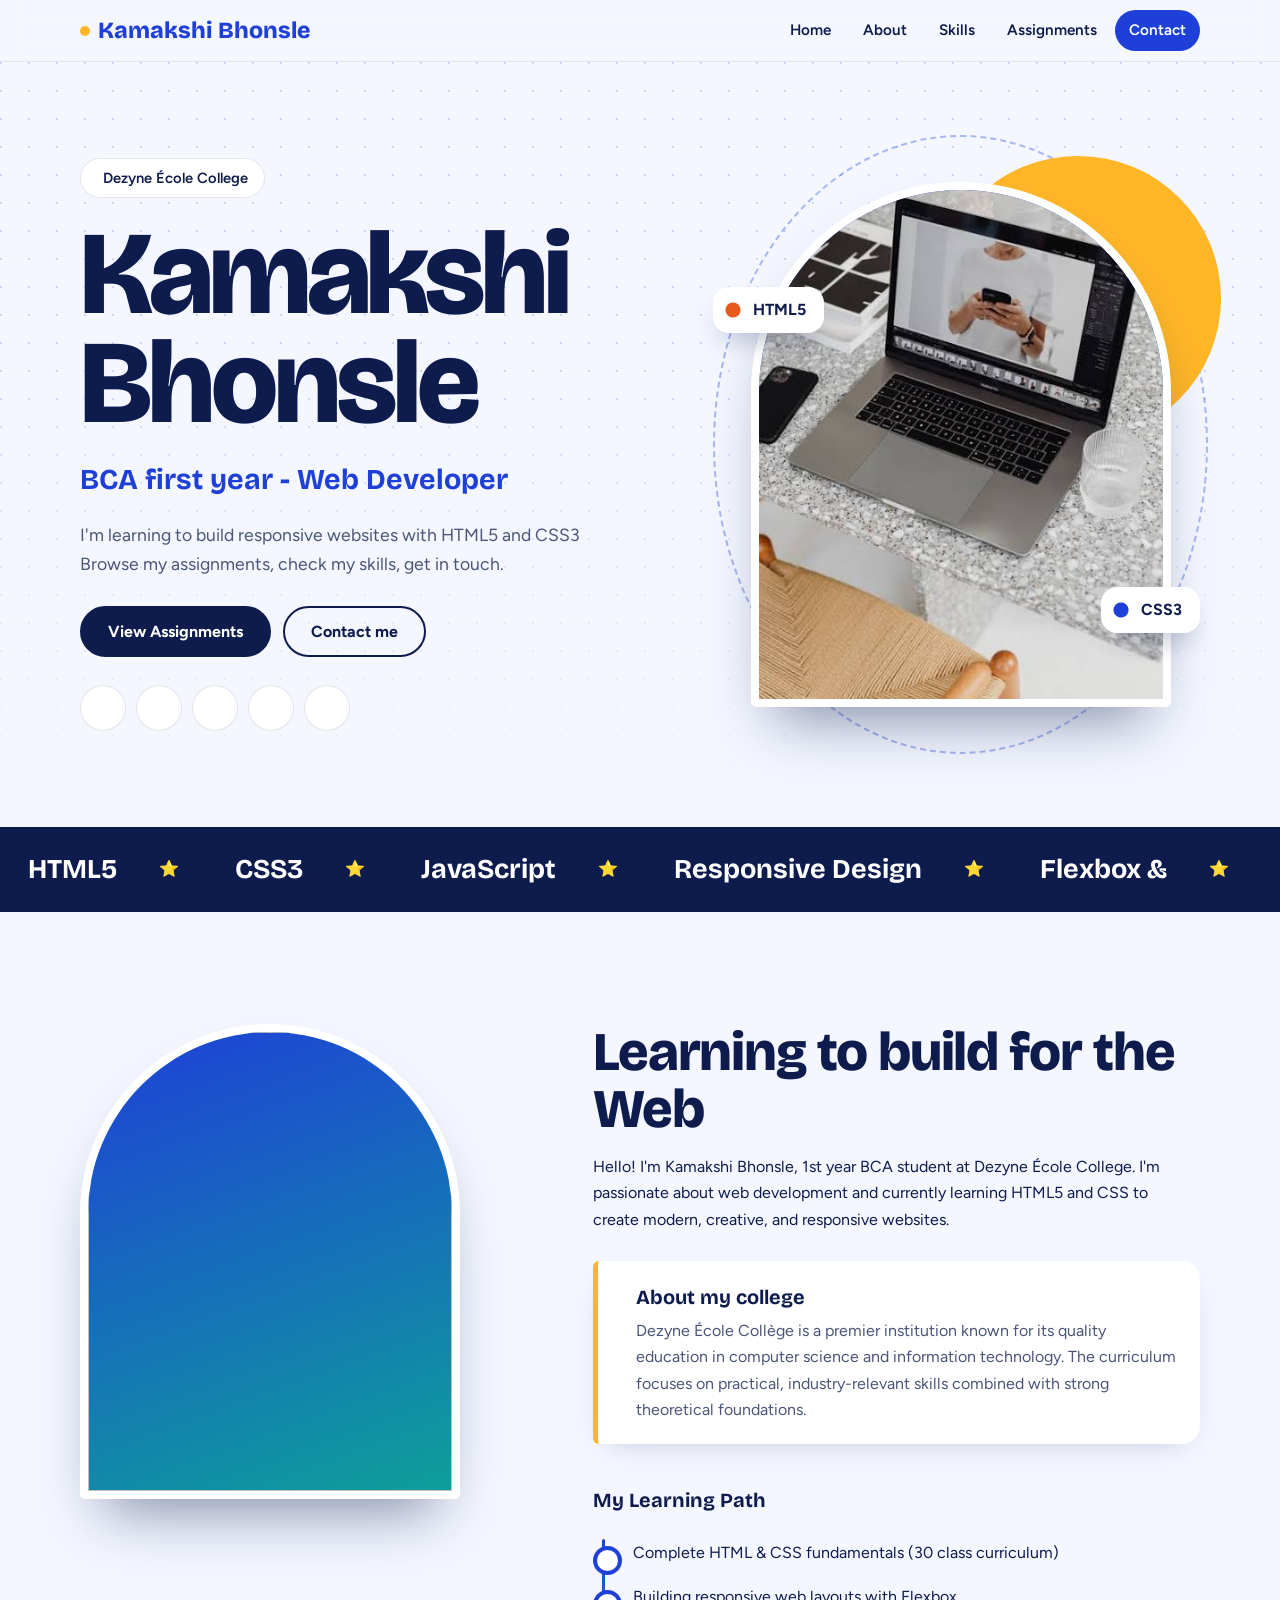
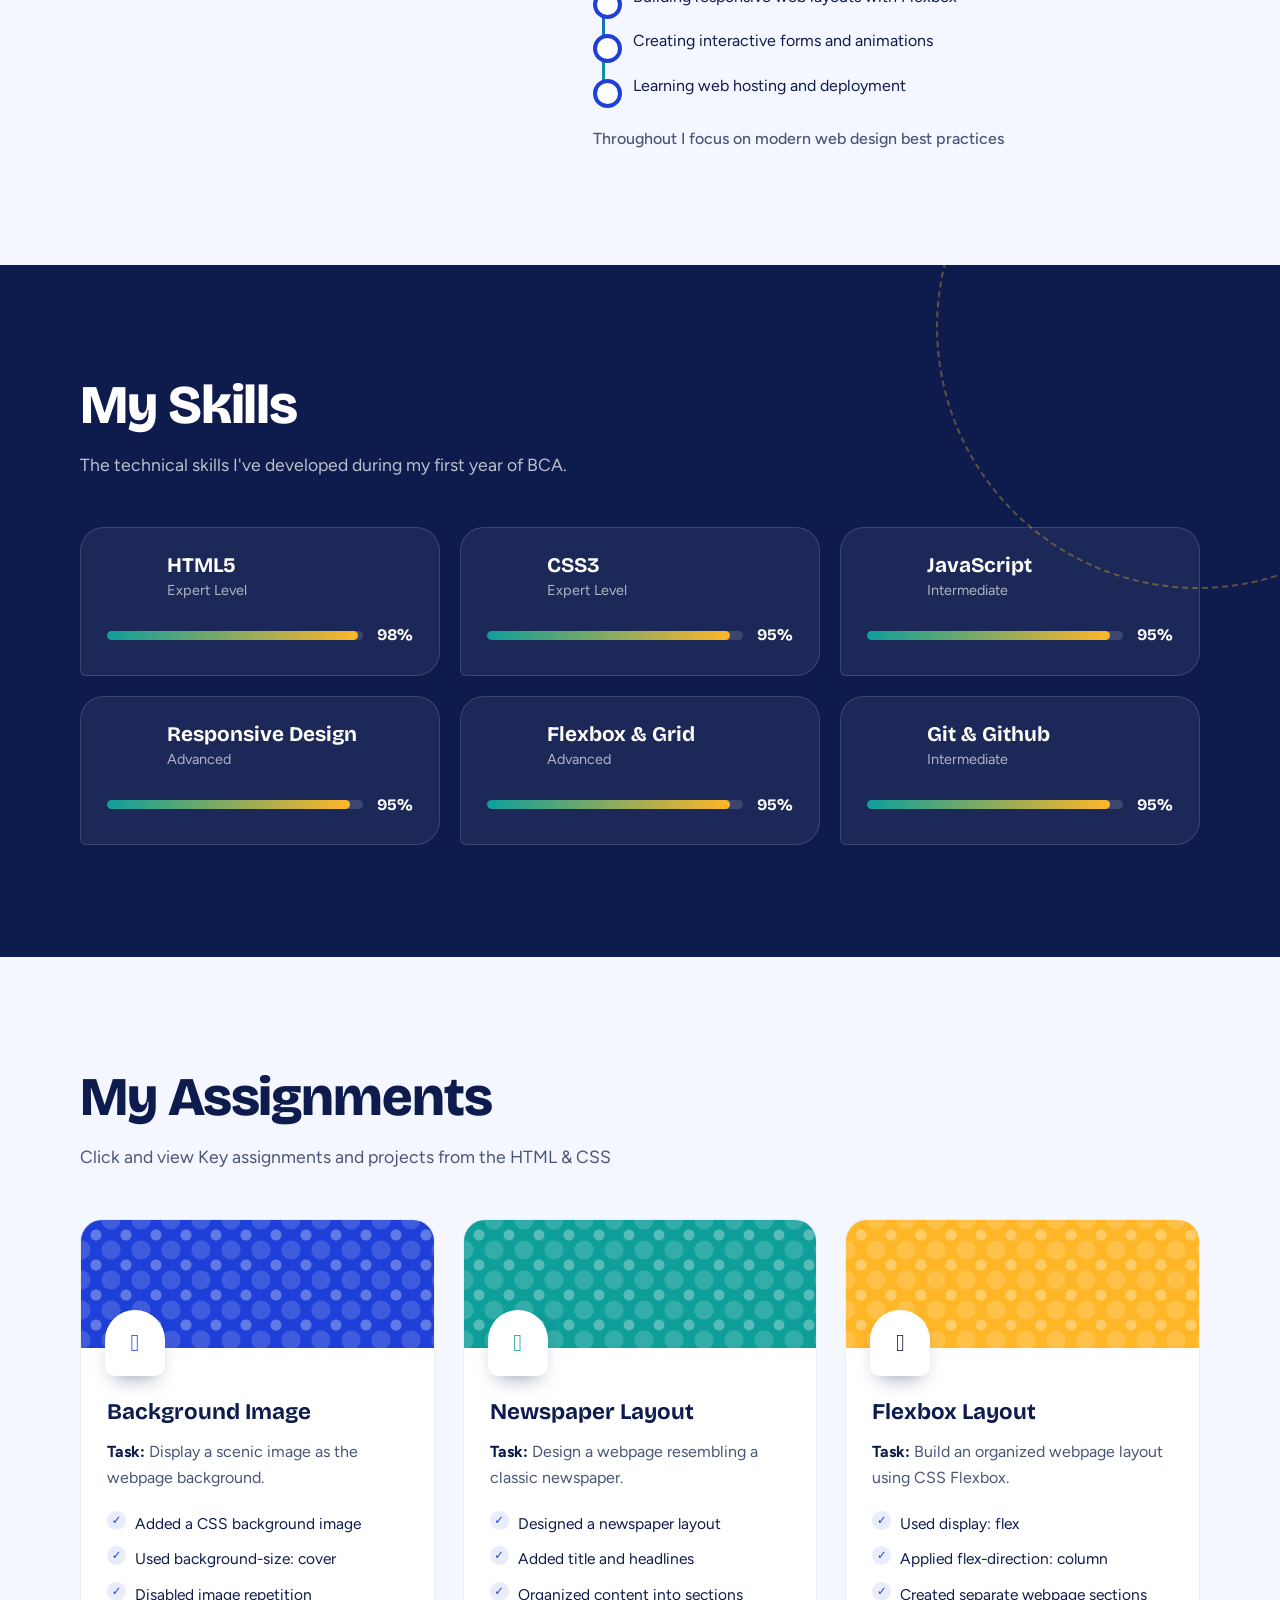
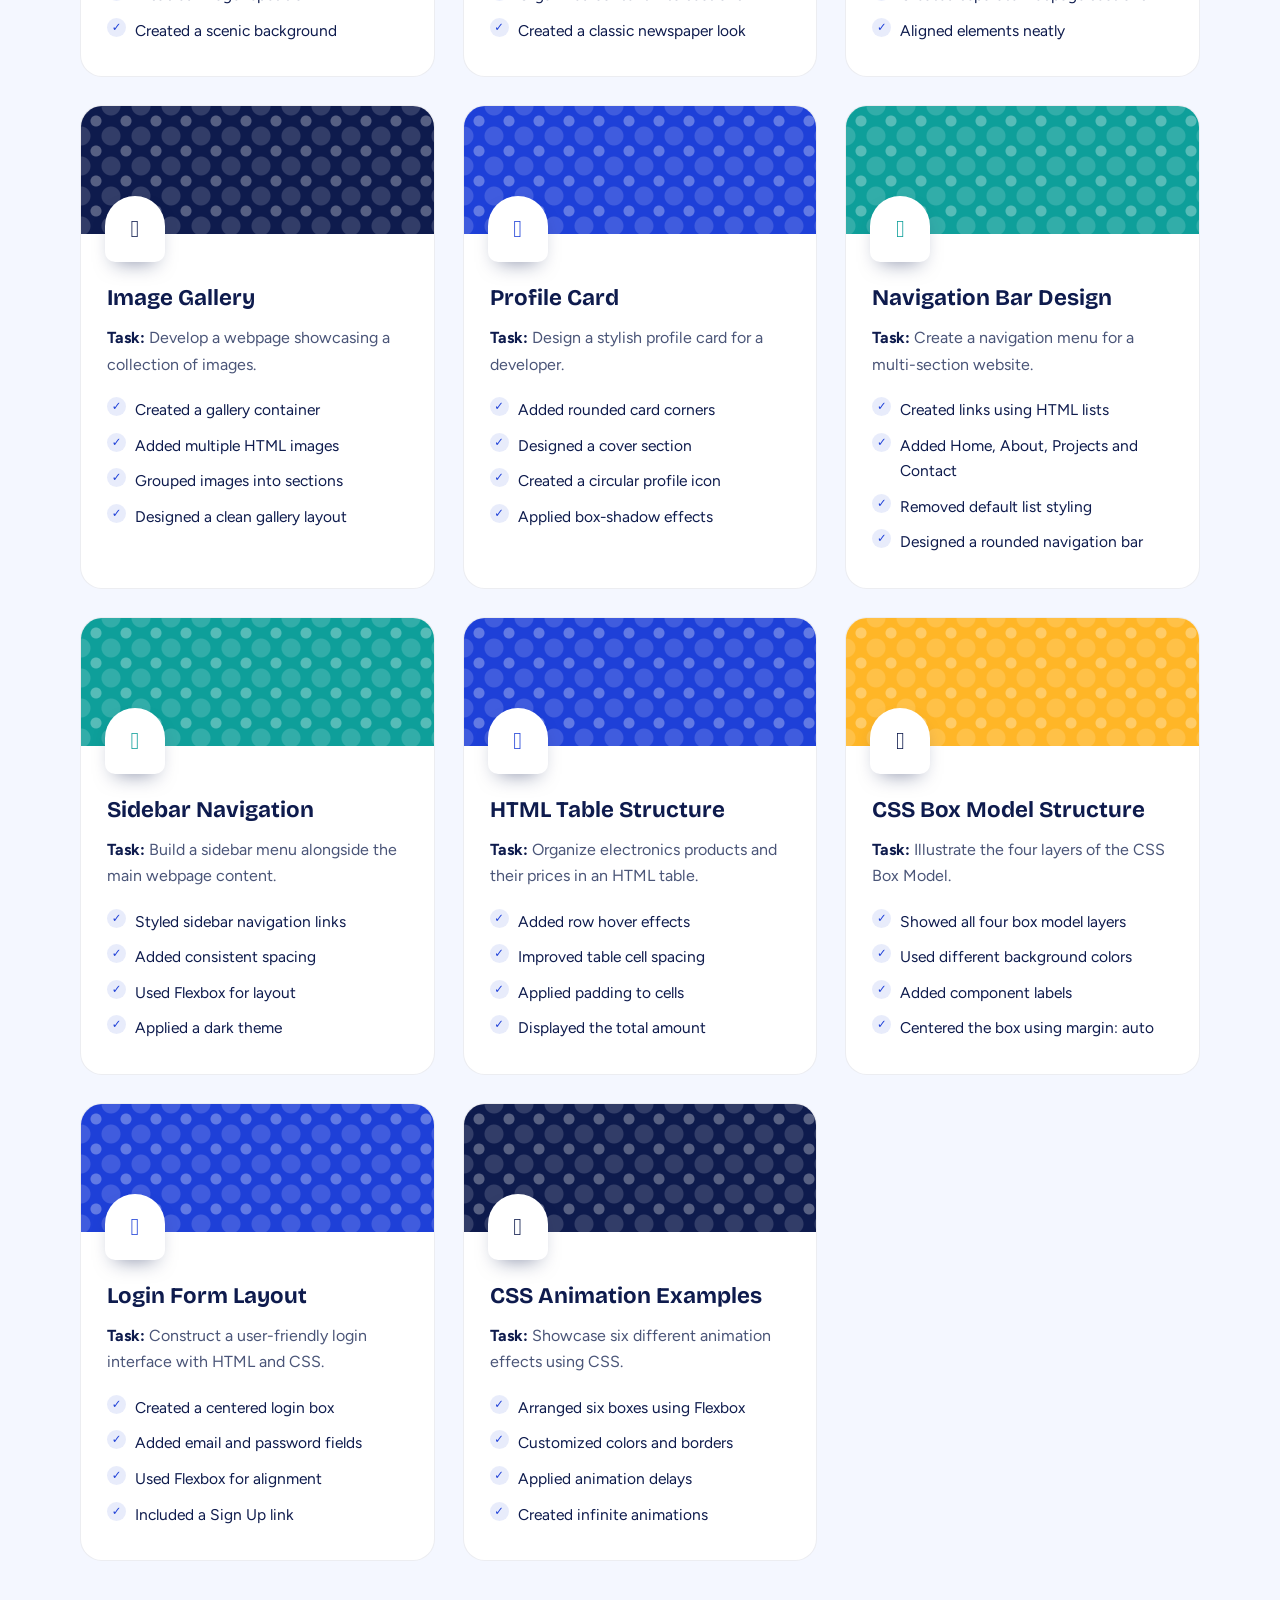
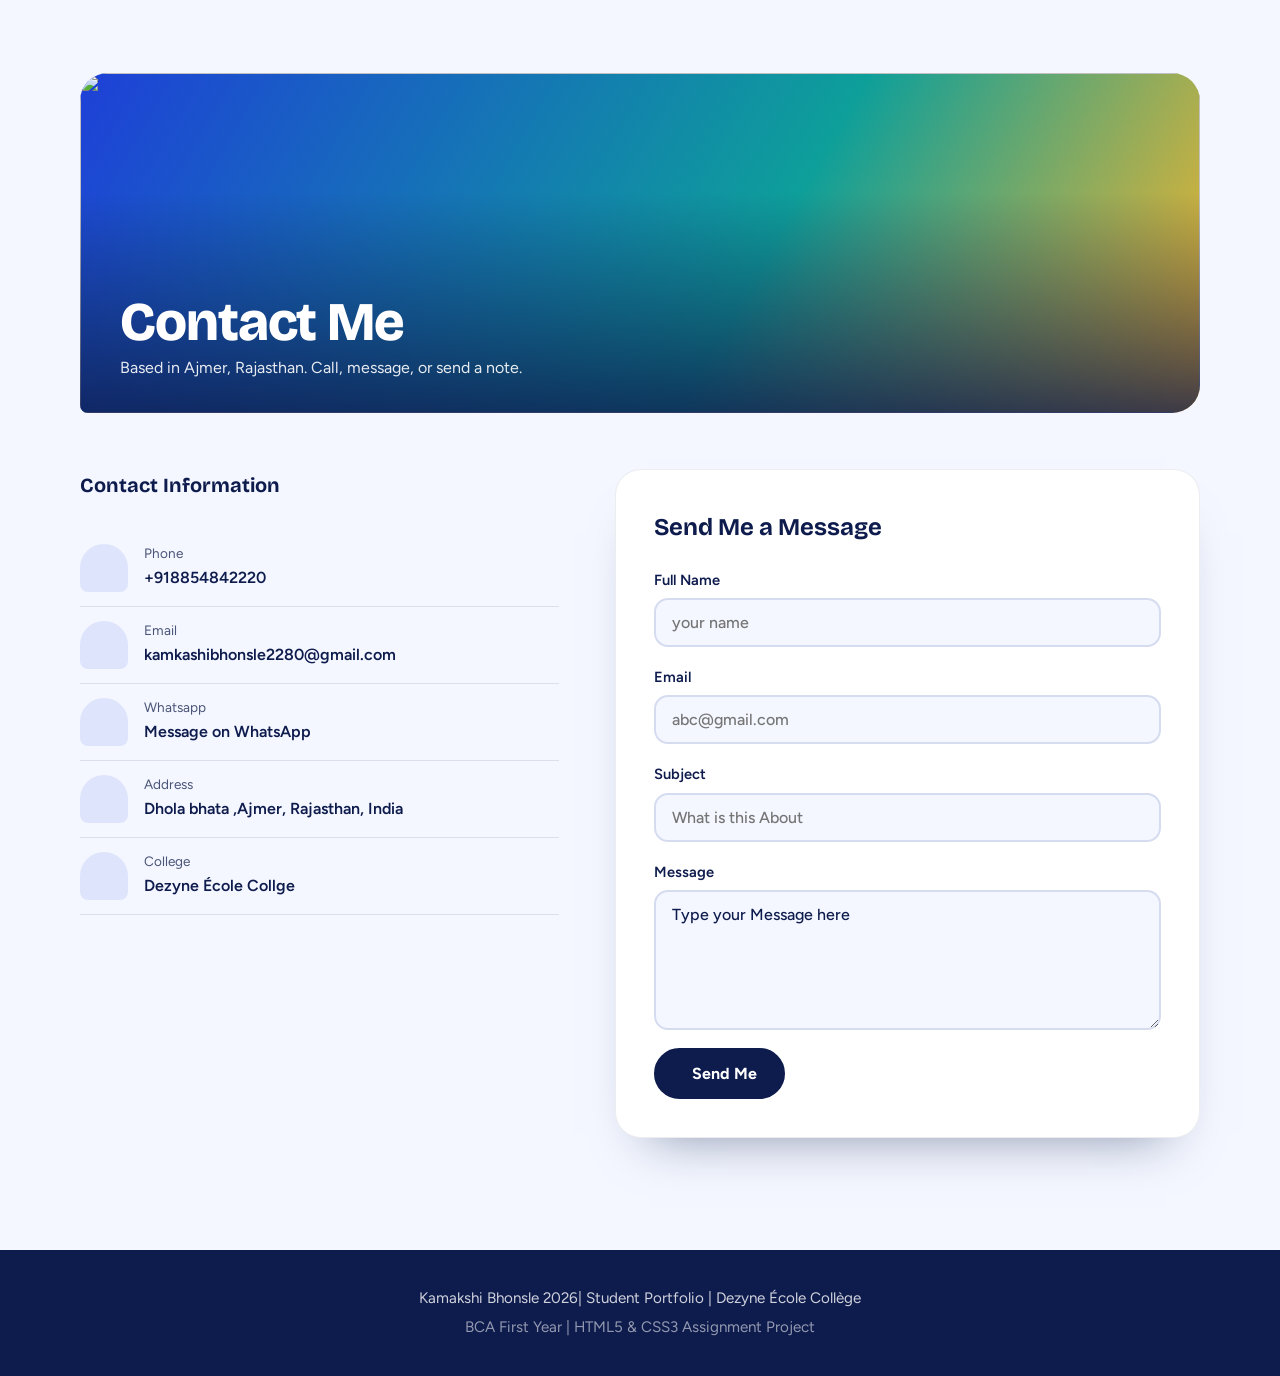
==== commit f286c41e: "Update index.html" ====
--- a/index.html
+++ b/index.html
@@ -444,7 +444,7 @@
                     <b>Dezyne École Collge</b>
                 </div>
             </div>
-            <form action="mailto:bhumipundhir07@gmail.com">
+            <form action="mailto:kamakshibhonsle2280@gmail.com">
                 <h1>Send Me a Message</h1>
                 <label for="">Full Name</label>
                 <input type="text" placeholder="your name">
--- a/style.css
+++ b/style.css
@@ -1125,3 +1125,10 @@
         scroll-behavior: auto !important;
     }
 }
+
+footer { background: var(--ink);
+     color: rgba(255, 255, 255, .8);
+      text-align: center; padding: 36px 24px;
+       font-size: .95rem; }
+footer p + p { margin-top: 4px;
+     color: rgba(255, 255, 255, .55);}
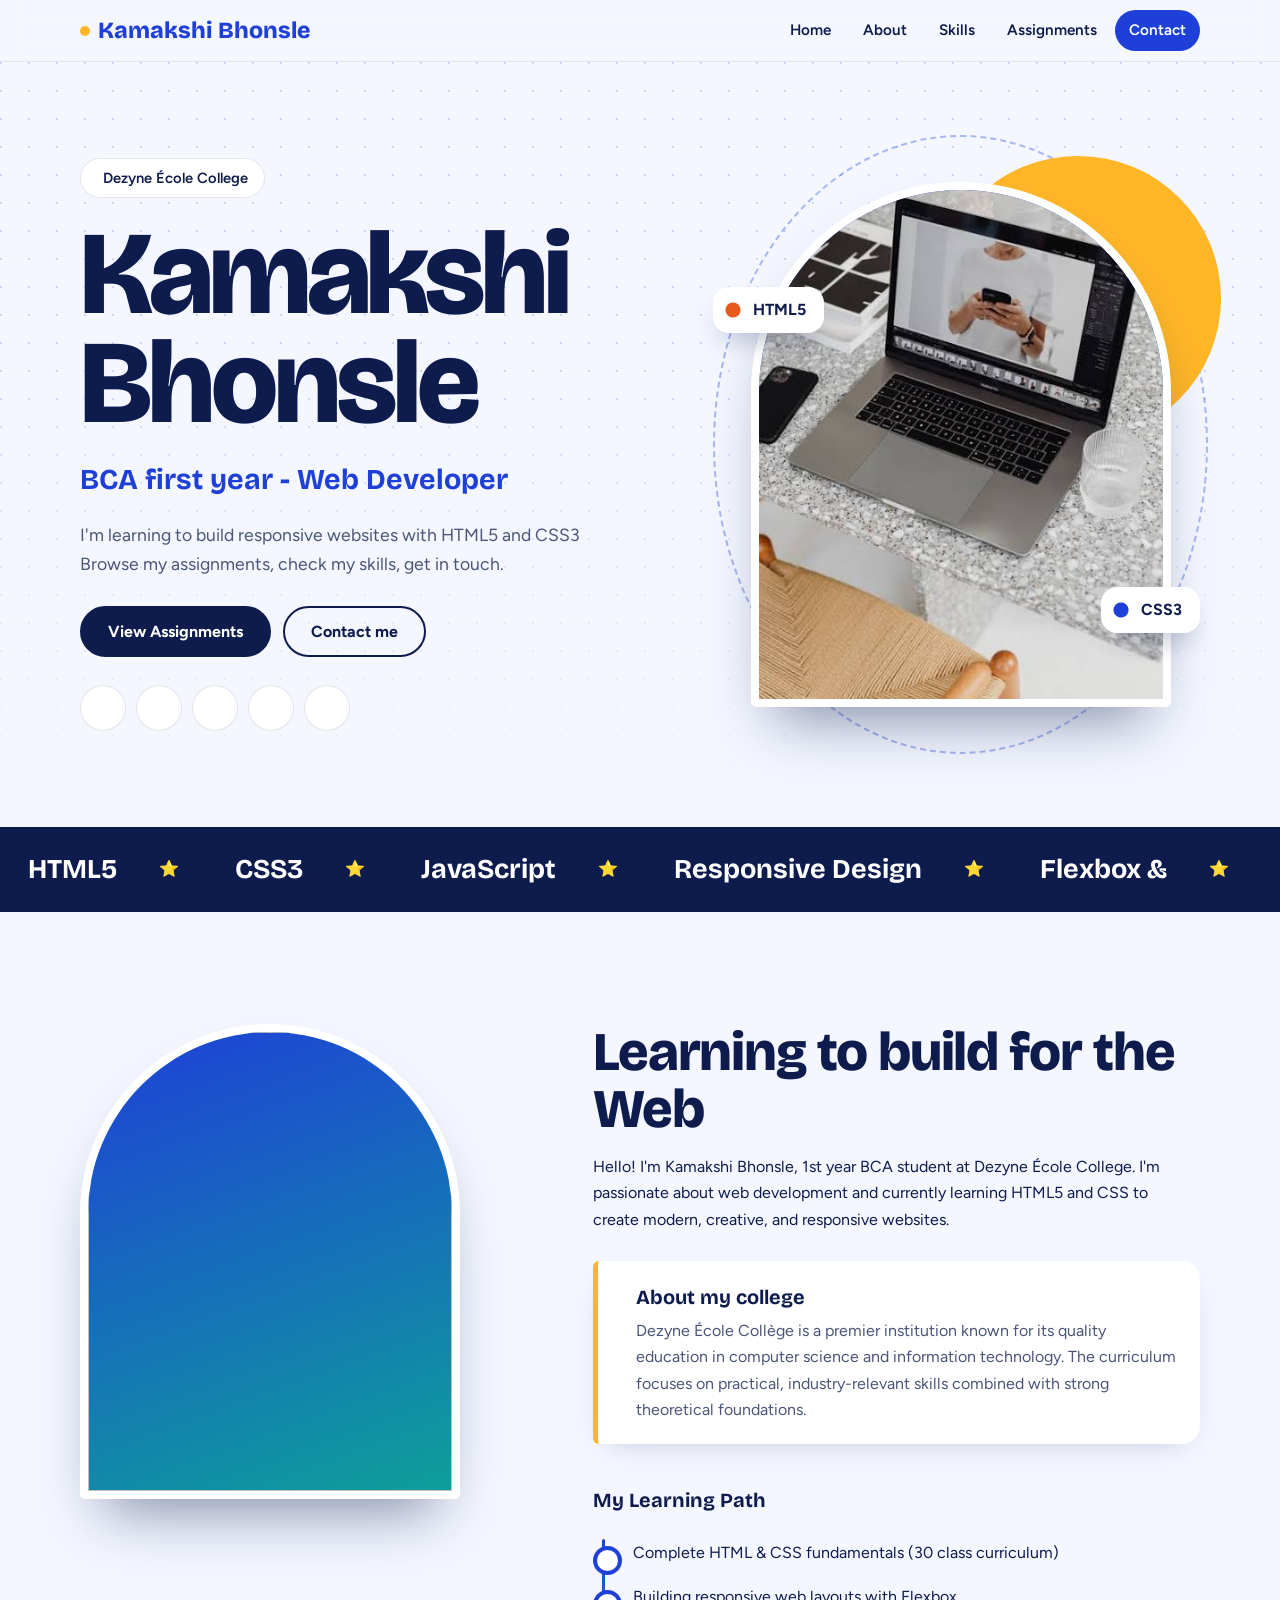
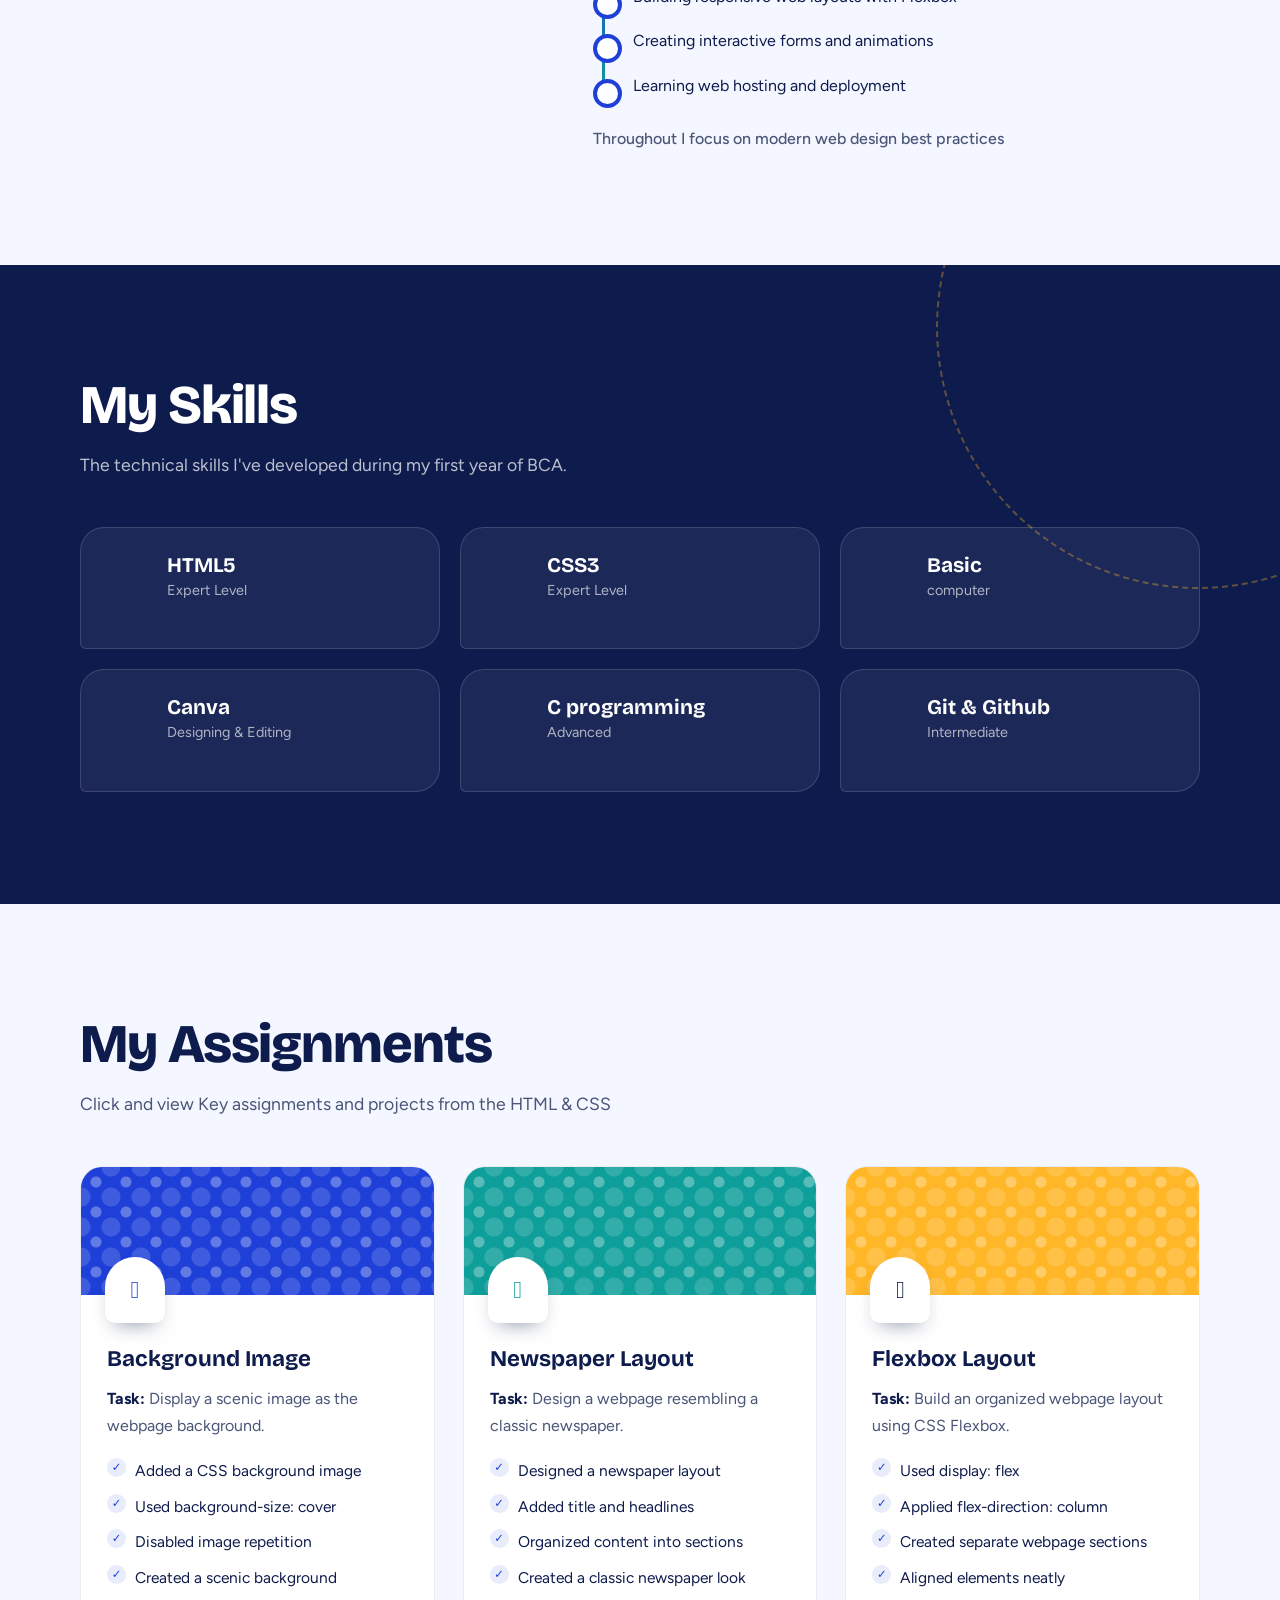
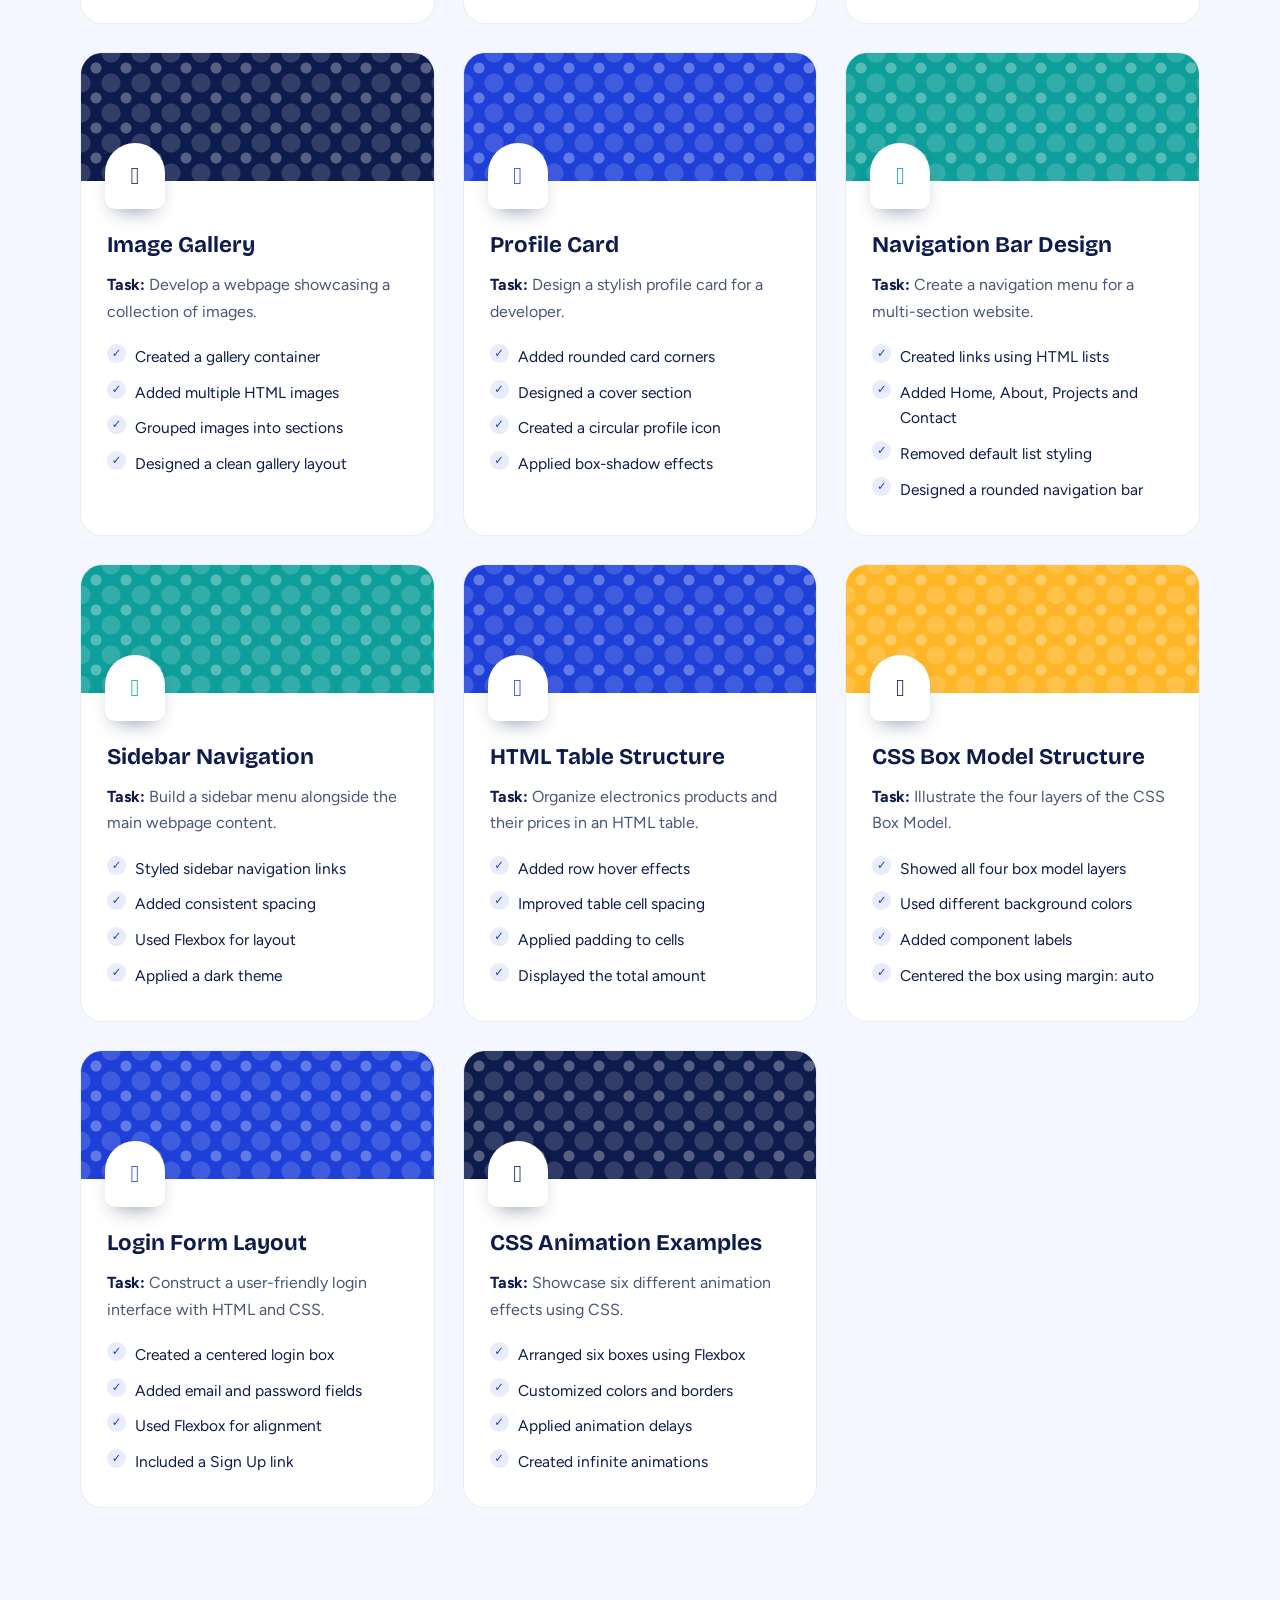
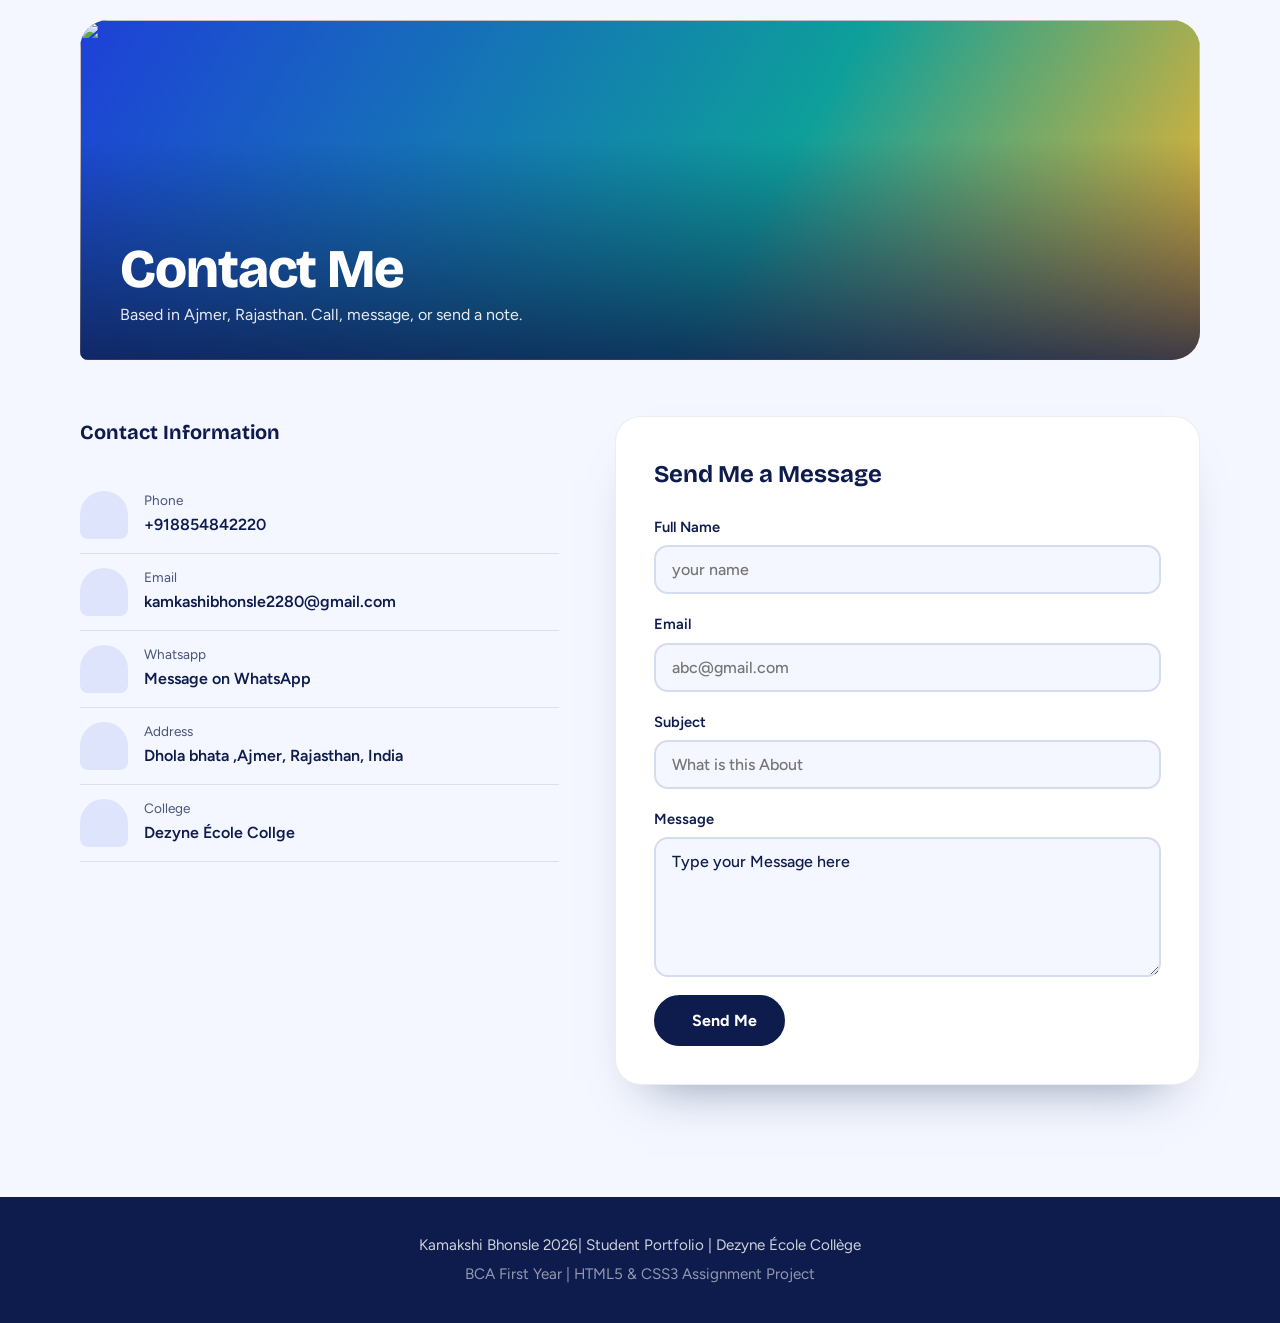
==== commit b9b1c36a: "Update index.html" ====
--- a/index.html
+++ b/index.html
@@ -120,12 +120,7 @@
                         <p>Expert Level</p>
                     </div>
                 </div>
-                <div class="card-bottom">
-                    <div class="progress">
-                        <div class="progress-bar" style="width:98%"></div>
-                    </div>
-                    <p>98%</p>
-                </div>
+                
             </div>
             <div class="card">
                 <div class="card-top">
@@ -135,57 +130,37 @@
                         <p>Expert Level</p>
                     </div>
                 </div>
-                <div class="card-bottom">
-                    <div class="progress">
-                        <div class="progress-bar" style="width:95%"></div>
-                    </div>
-                    <p>95%</p>
-                </div>
-            </div>
-            <div class="card">
-                <div class="card-top">
-                    <i class="fab fa-js" style="color:#FFD43B"></i>
-                    <div class="level">
-                        <h4>JavaScript</h4>
-                        <p>Intermediate</p>
-                    </div>
-                </div>
-                <div class="card-bottom">
-                    <div class="progress">
-                        <div class="progress-bar" style="width:95%"></div>
-                    </div>
-                    <p>95%</p>
-                </div>
-            </div>
-            <div class="card">
-                <div class="card-top">
-                    <i class="fab fa-html5" style="color:#2DD4CF"></i>
-                    <div class="level">
-                        <h4>Responsive Design</h4>
+                
+            </div>
+            <div class="card">
+                <div class="card-top">
+                    <i class="fab fa-windows" style="color:#FFD43B"></i>
+                    <div class="level">
+                        <h4>Basic</h4>
+                        <p>computer</p>
+                    </div>
+                </div>
+                
+            </div>
+            <div class="card">
+                <div class="card-top">
+                    <i class="fas fa-paintbrush" style="color:#2DD4CF"></i>
+                    <div class="level">
+                        <h4>Canva</h4>
+                        <p>Designing & Editing</p>
+                    </div>
+                </div>
+                
+            </div>
+            <div class="card">
+                <div class="card-top">
+                    <i class="fas fa-file-code" style="color:var(--marigold)"></i>
+                    <div class="level">
+                        <h4>C programming</h4>
                         <p>Advanced</p>
                     </div>
                 </div>
-                <div class="card-bottom">
-                    <div class="progress">
-                        <div class="progress-bar" style="width:95%"></div>
-                    </div>
-                    <p>95%</p>
-                </div>
-            </div>
-            <div class="card">
-                <div class="card-top">
-                    <i class="fab fa-html5" style="color:var(--marigold)"></i>
-                    <div class="level">
-                        <h4>Flexbox & Grid</h4>
-                        <p>Advanced</p>
-                    </div>
-                </div>
-                <div class="card-bottom">
-                    <div class="progress">
-                        <div class="progress-bar" style="width:95%"></div>
-                    </div>
-                    <p>95%</p>
-                </div>
+                
             </div>
             <div class="card">
                 <div class="card-top">
@@ -195,12 +170,7 @@
                         <p>Intermediate</p>
                     </div>
                 </div>
-                <div class="card-bottom">
-                    <div class="progress">
-                        <div class="progress-bar" style="width:95%"></div>
-                    </div>
-                    <p>95%</p>
-                </div>
+                
             </div>
         </div>
     </section>
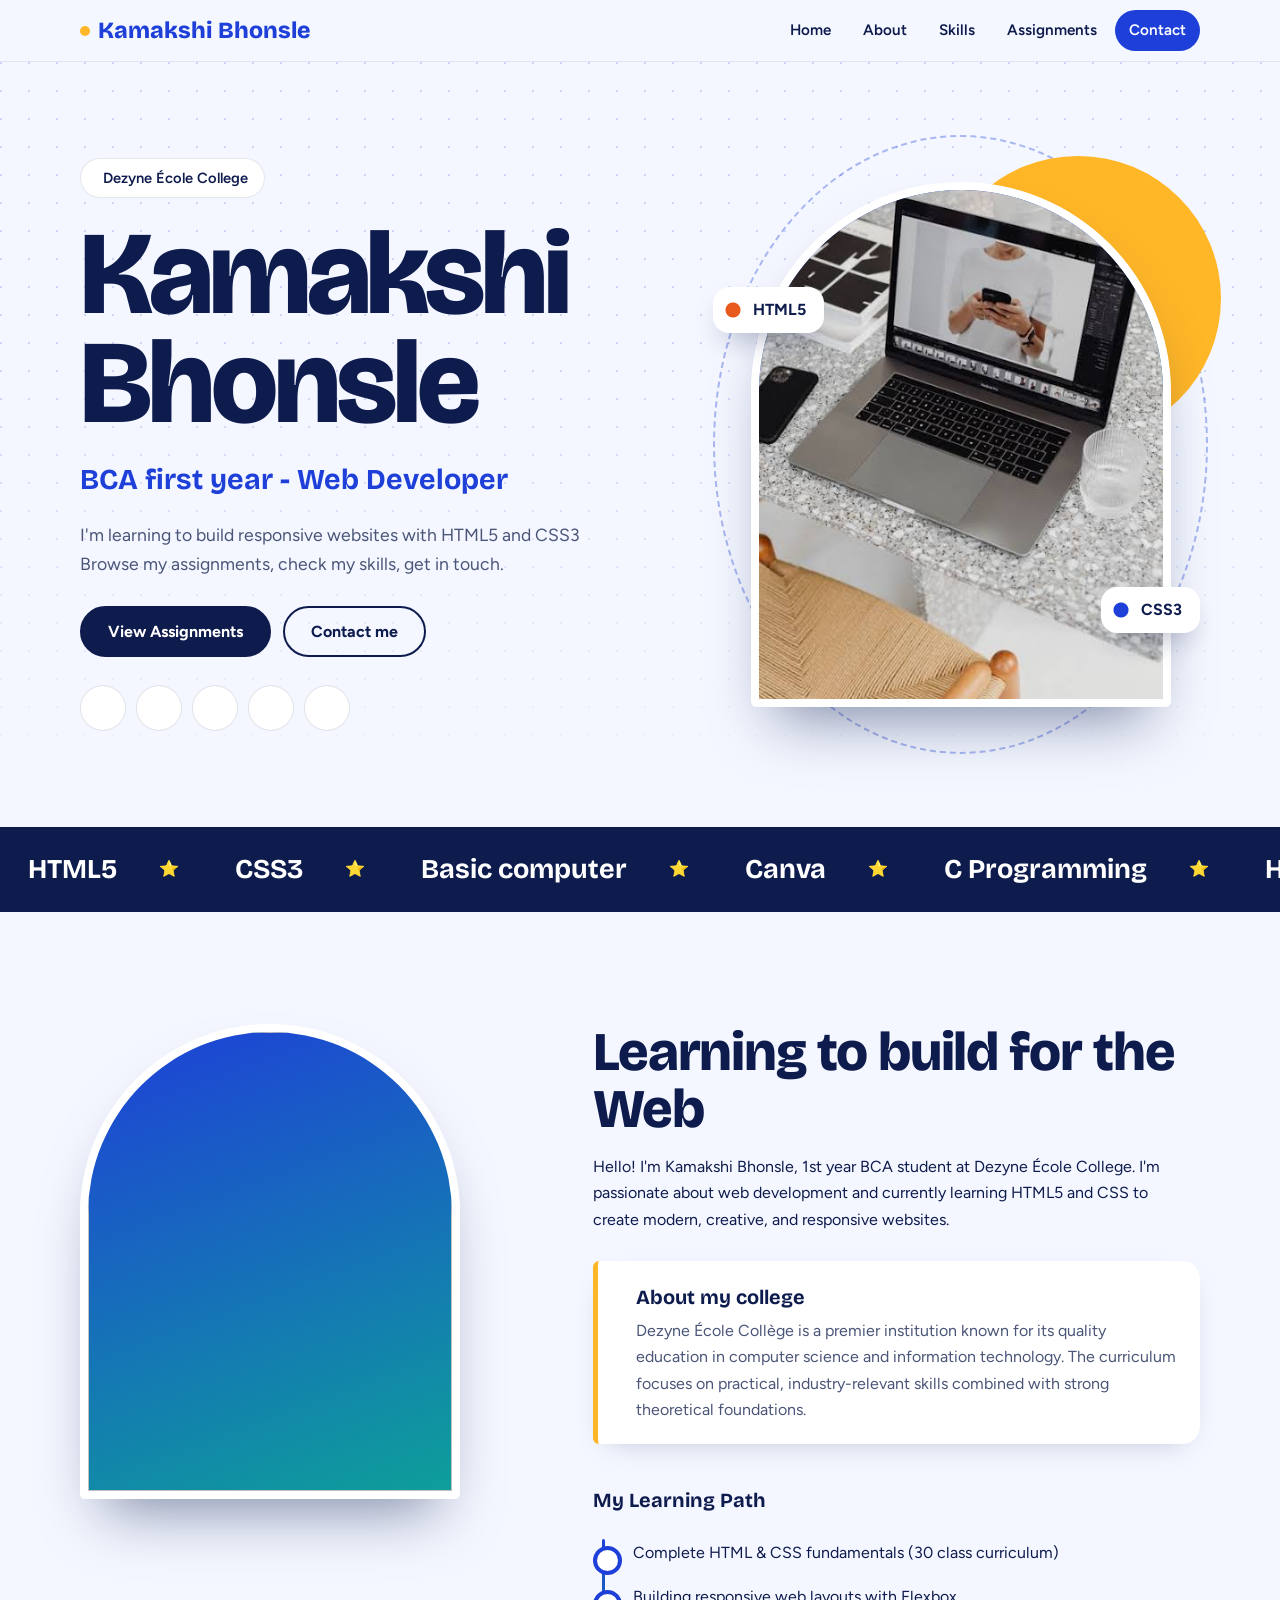
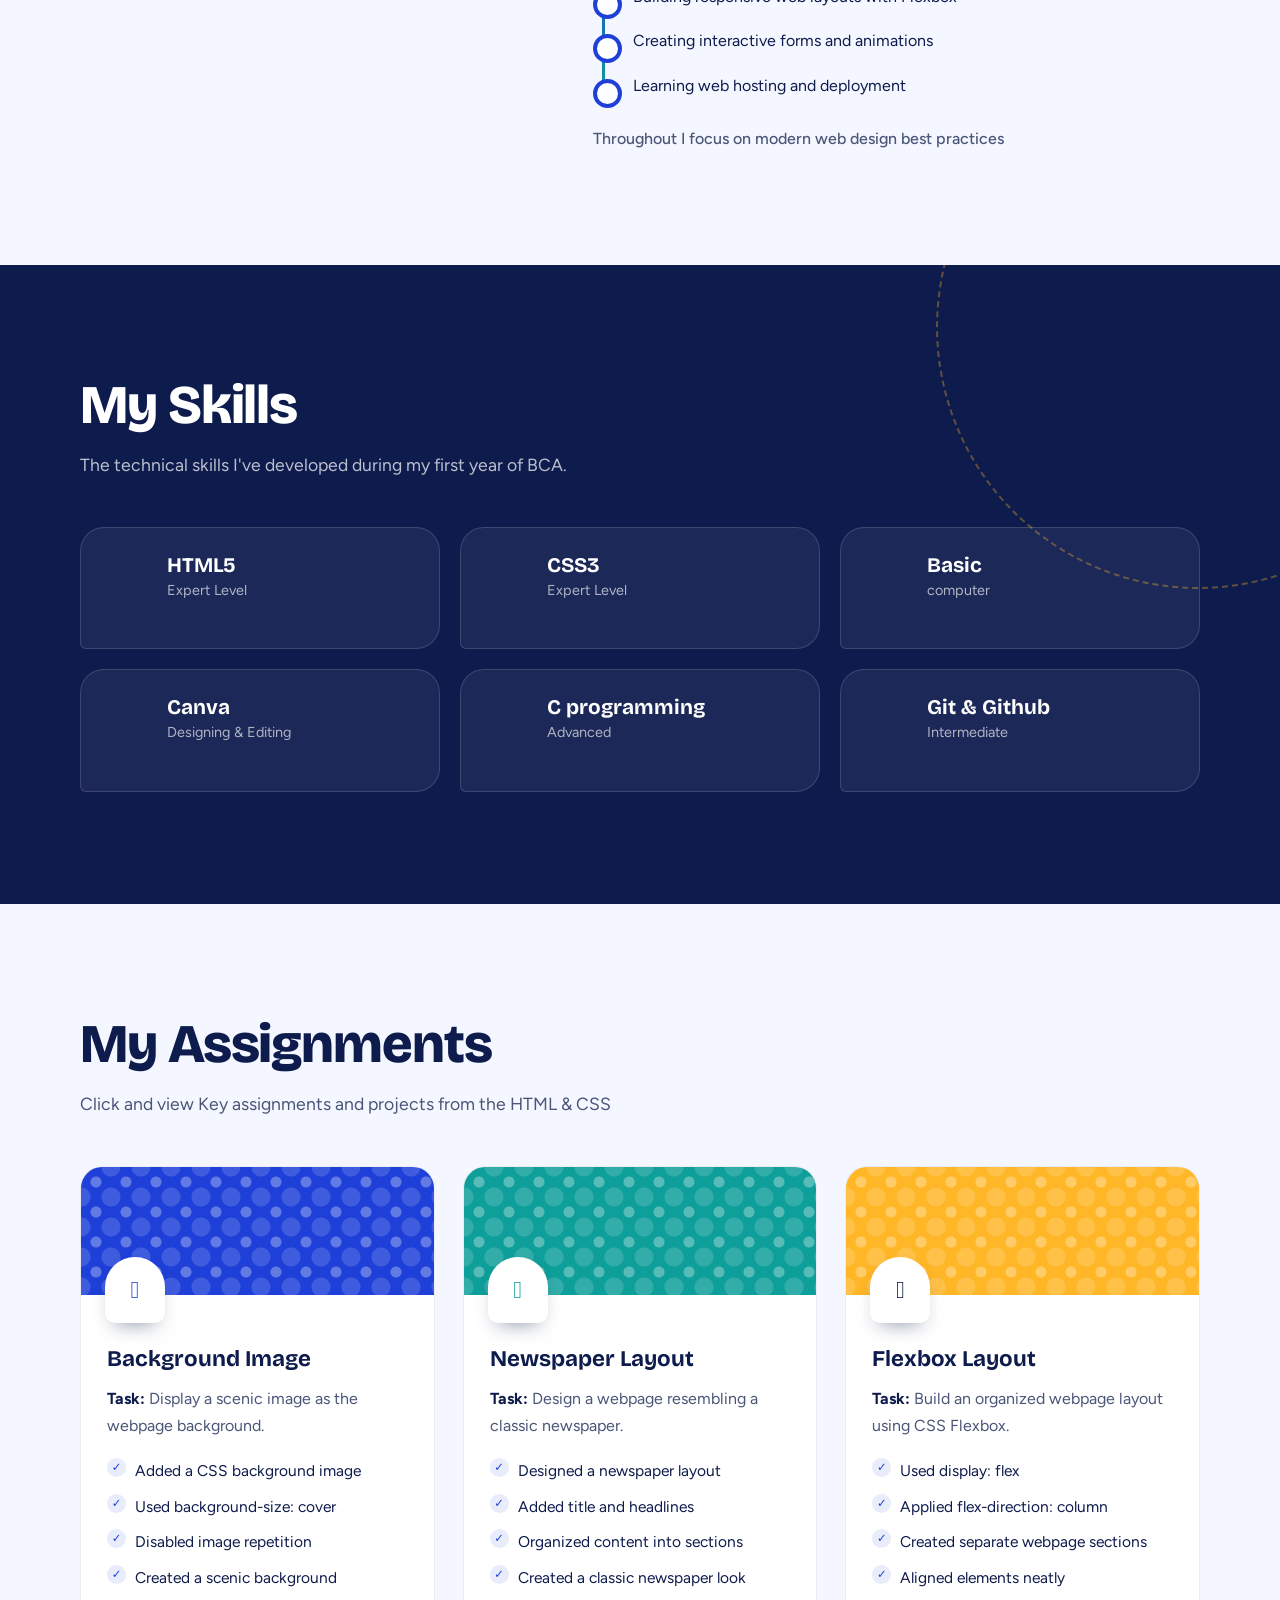
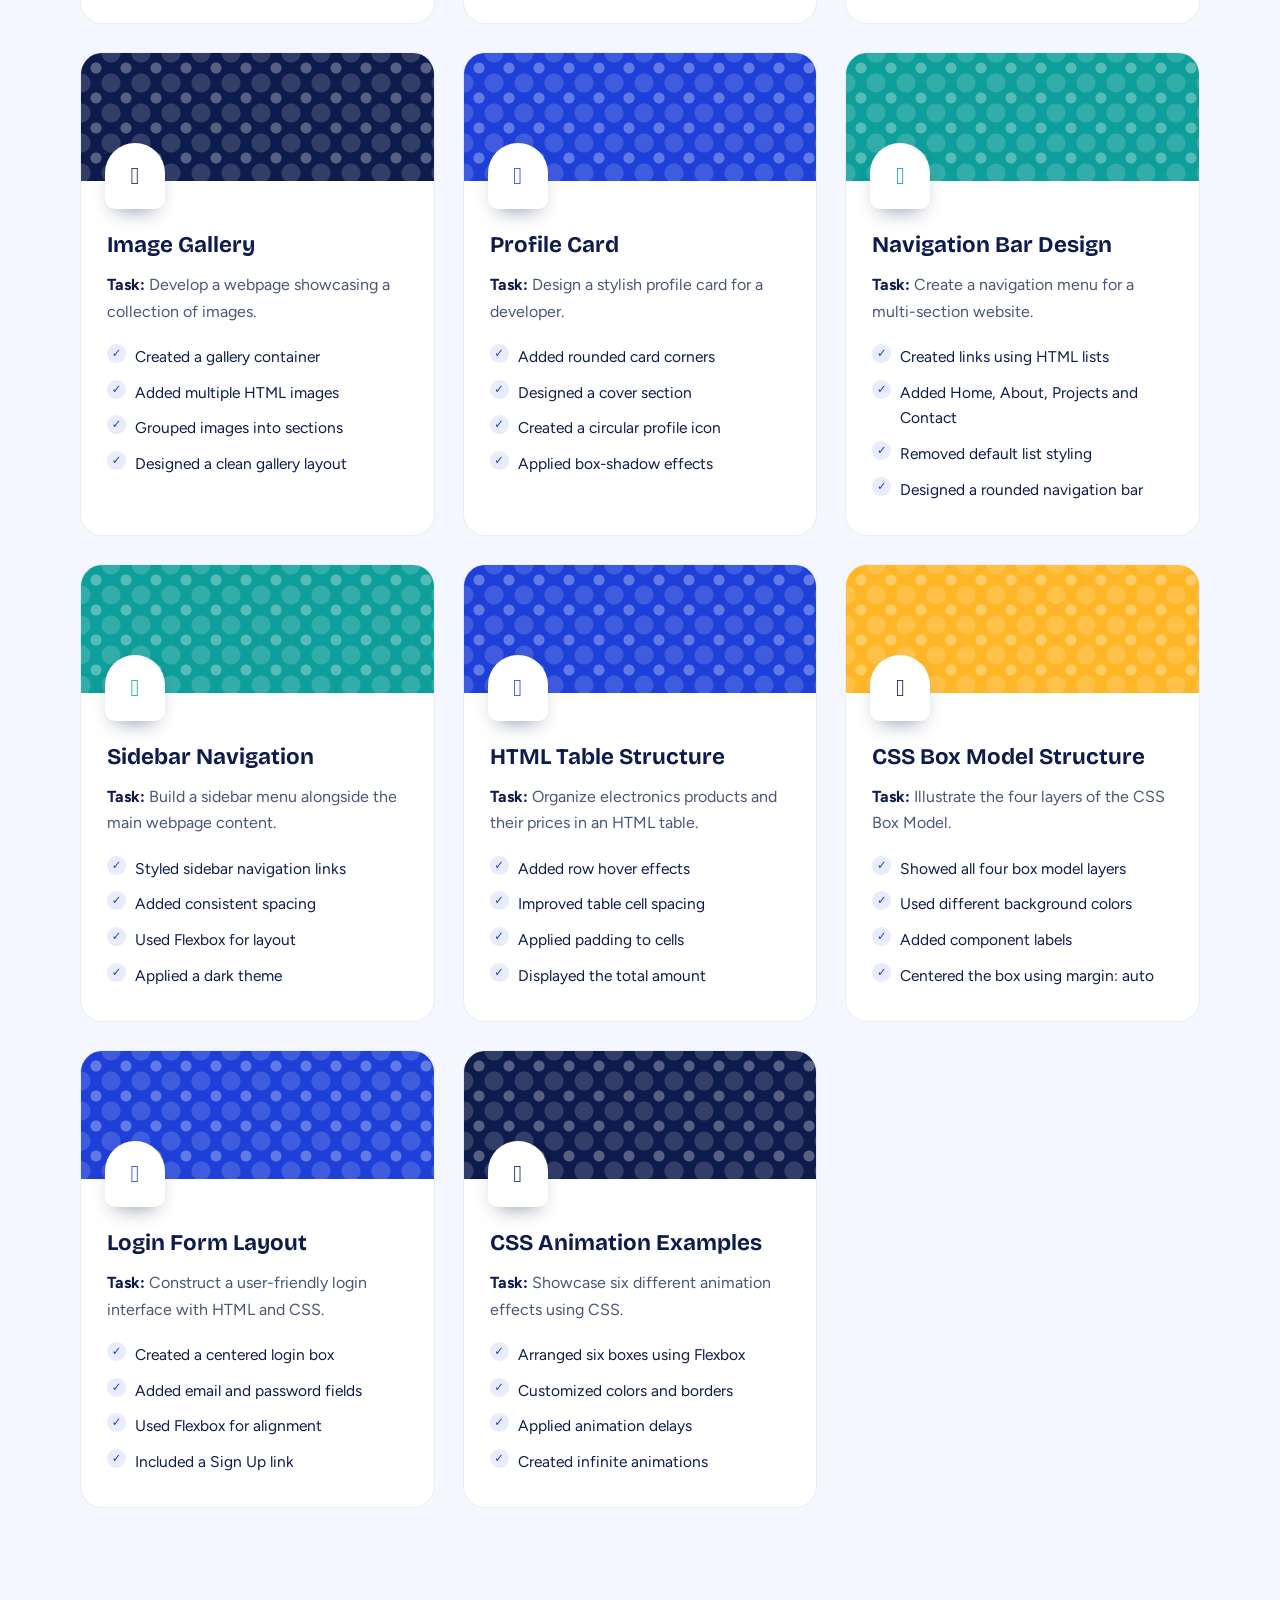
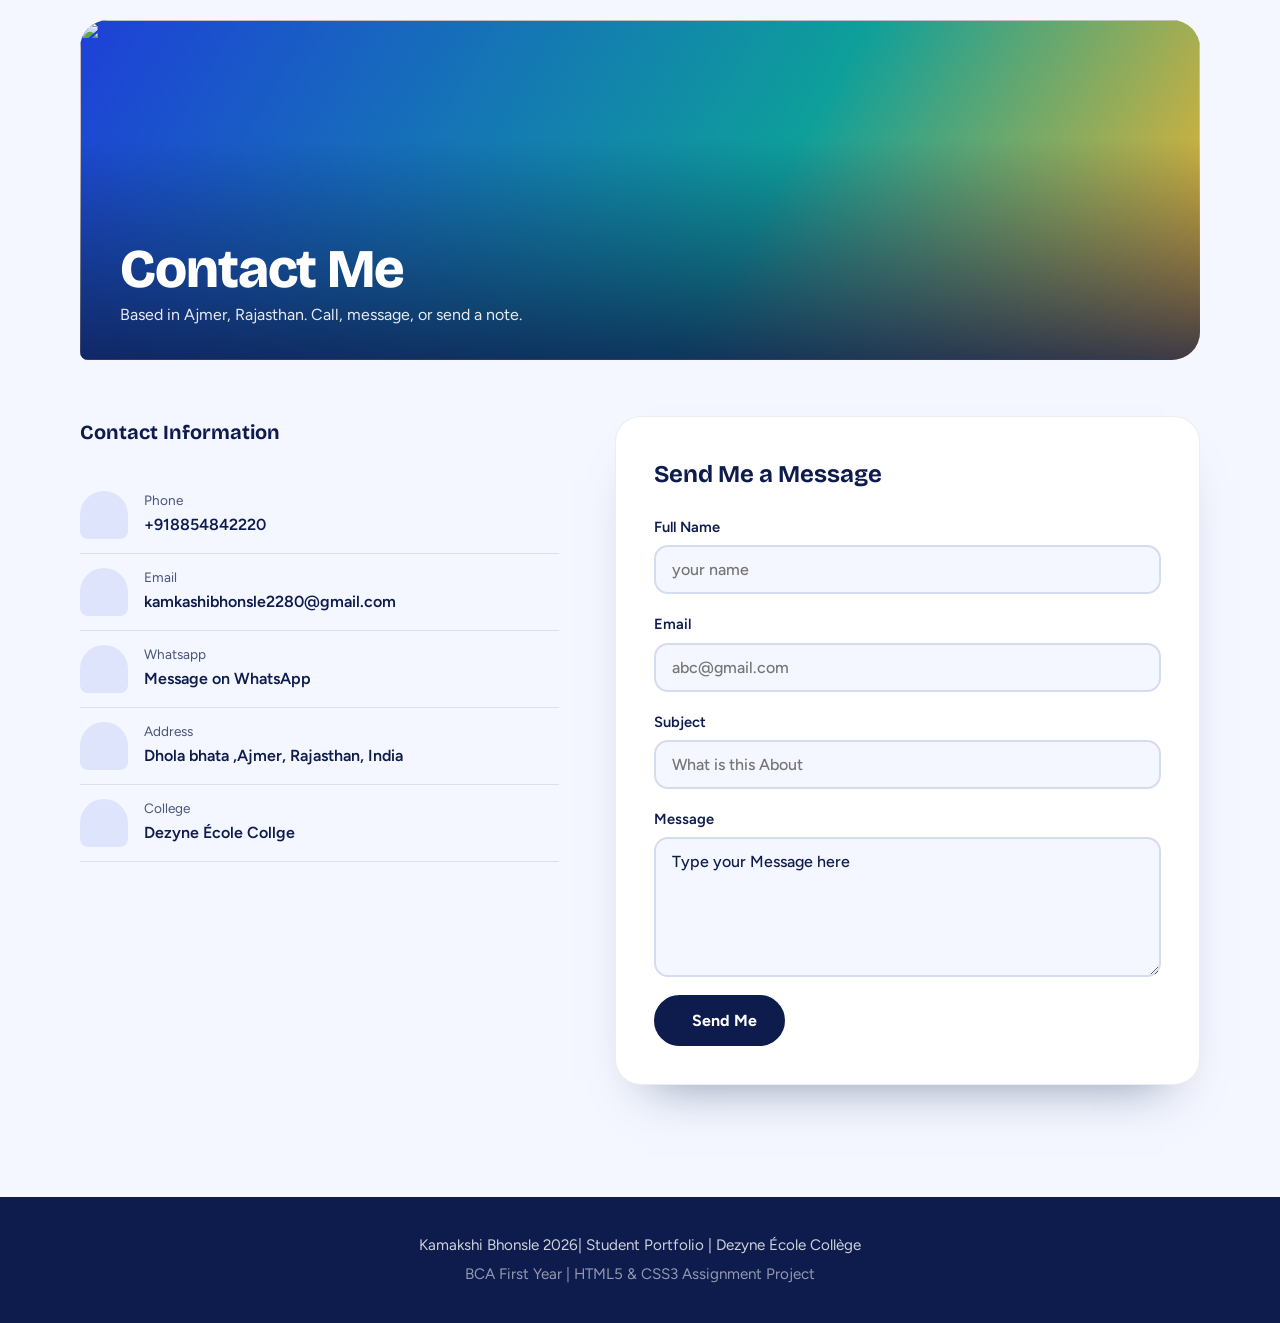
==== commit 22878727: "Update index.html" ====
--- a/index.html
+++ b/index.html
@@ -65,12 +65,12 @@
         <div class="marquee" aria-hidden="true">
       <div class="marquee-track">
         <div class="marquee-group">
-          <span>HTML5</span><span>CSS3</span><span>JavaScript</span><span>Responsive Design</span><span>Flexbox &amp;
+          <span>HTML5</span><span>CSS3</span><span>Basic computer</span><span>Canva</span><span>C Programming    
 
         </div>
         <div class="marquee-group">
-          <span>HTML5</span><span>CSS3</span><span>JavaScript</span><span>Responsive Design</span><span>Flexbox &amp;
-            Grid</span><span>Git &amp; GitHub</span>
+          <span>HTML5</span><span>CSS3</span><span>Basic Computer</span><span>Canva</span><span>C Programming
+            </span><span>Git &amp; GitHub</span>
         </div>
       </div>
     </div>
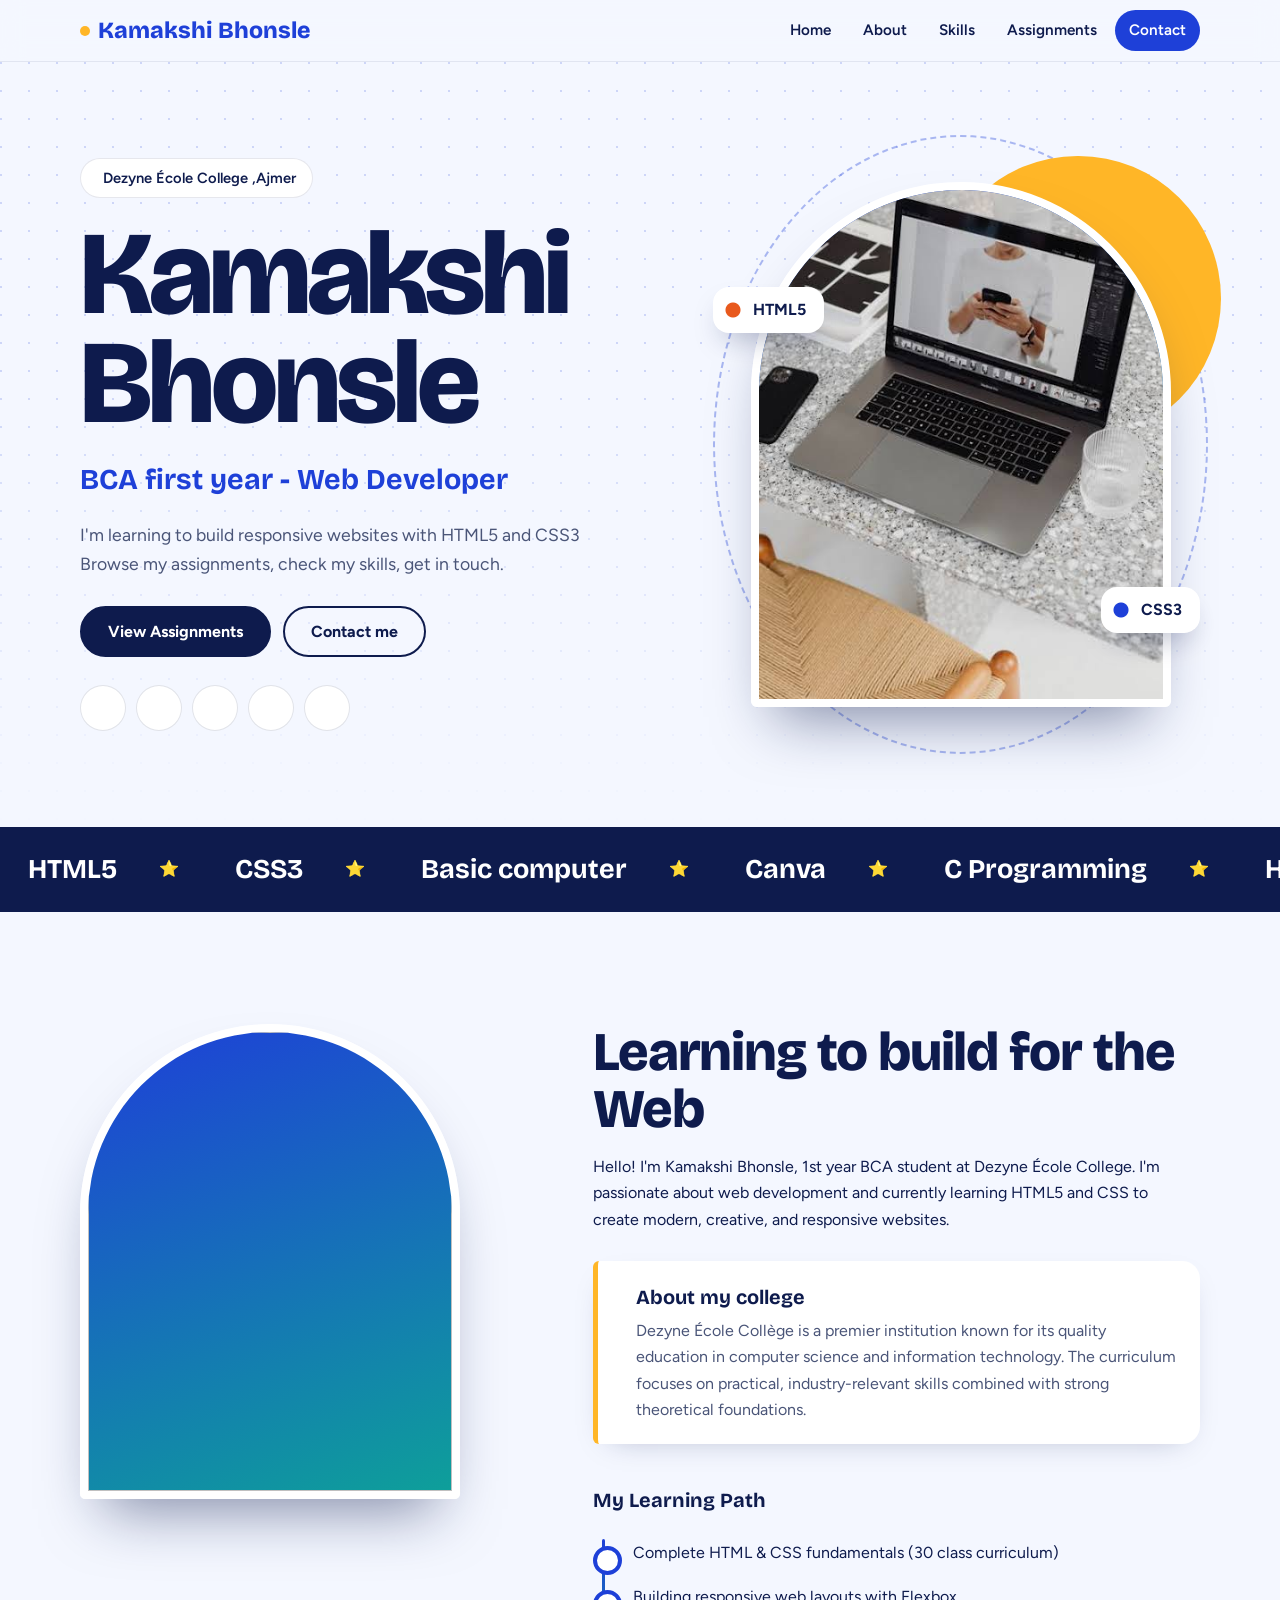
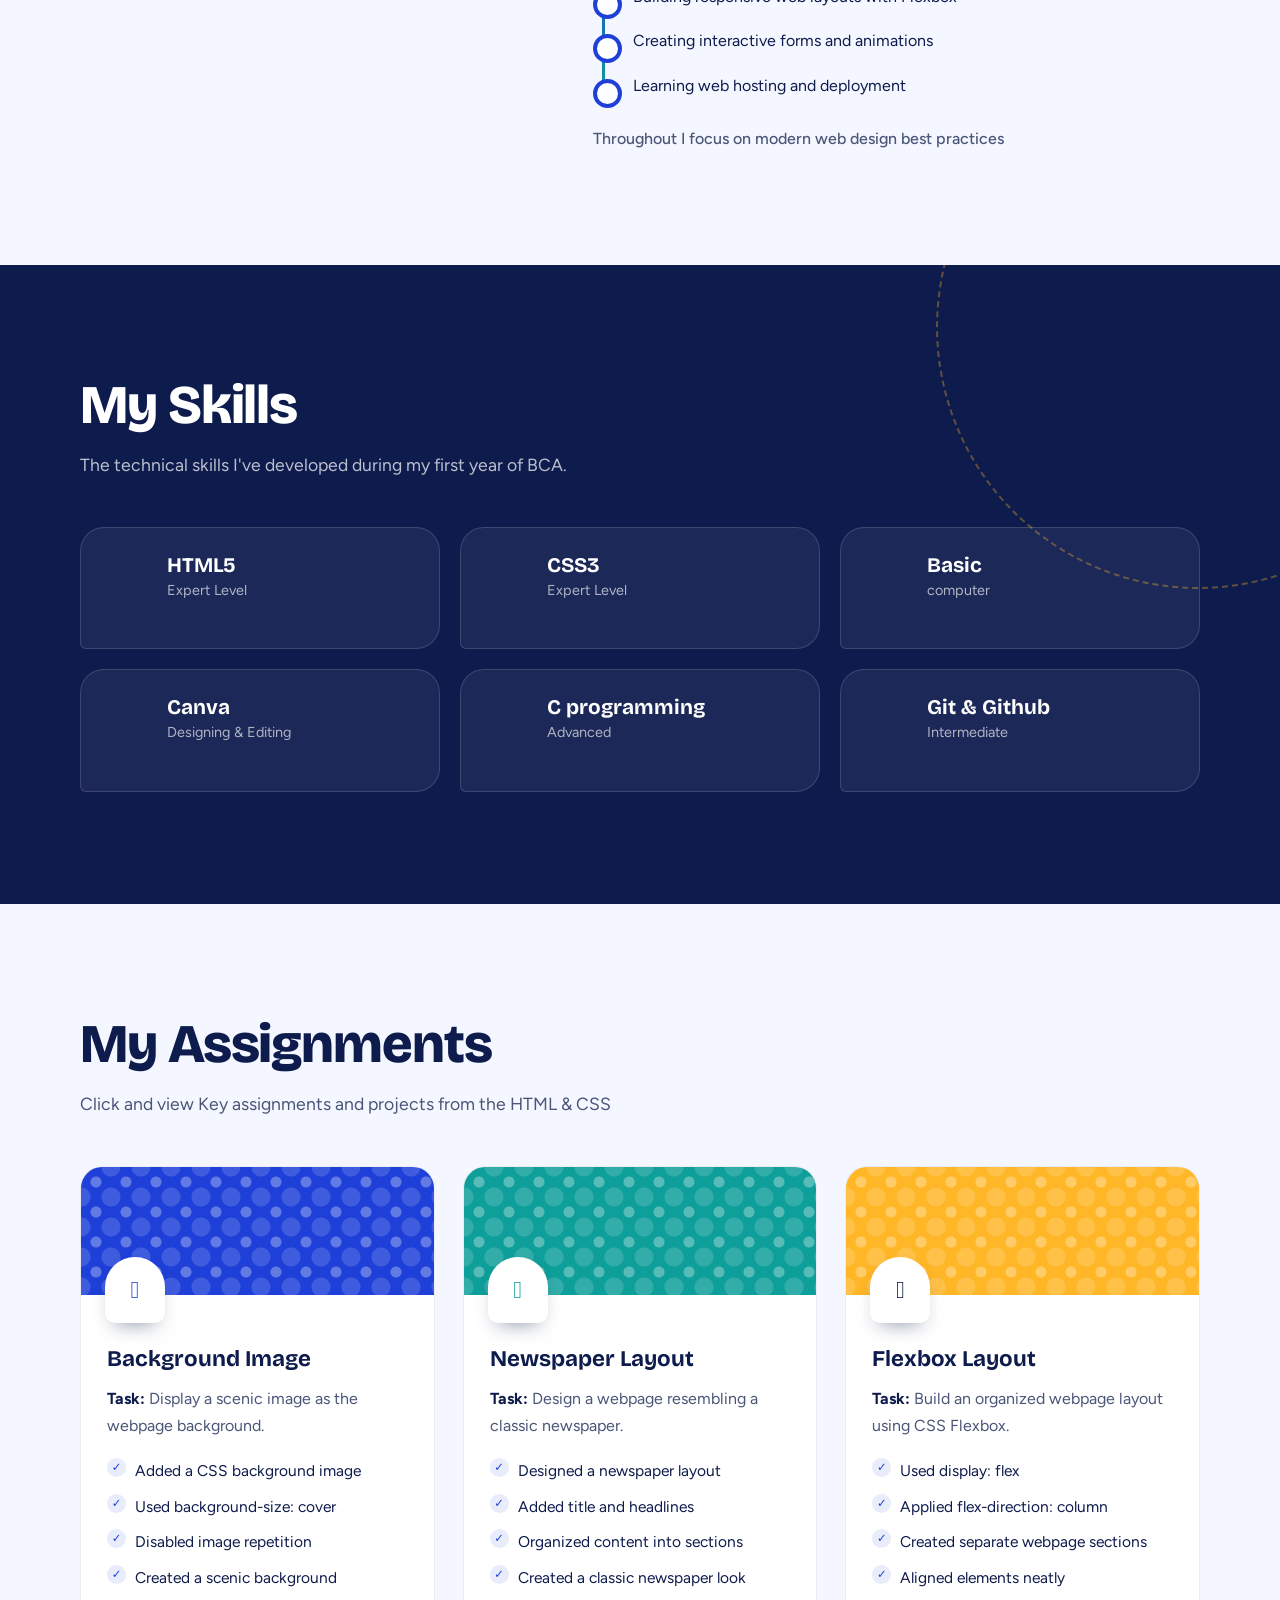
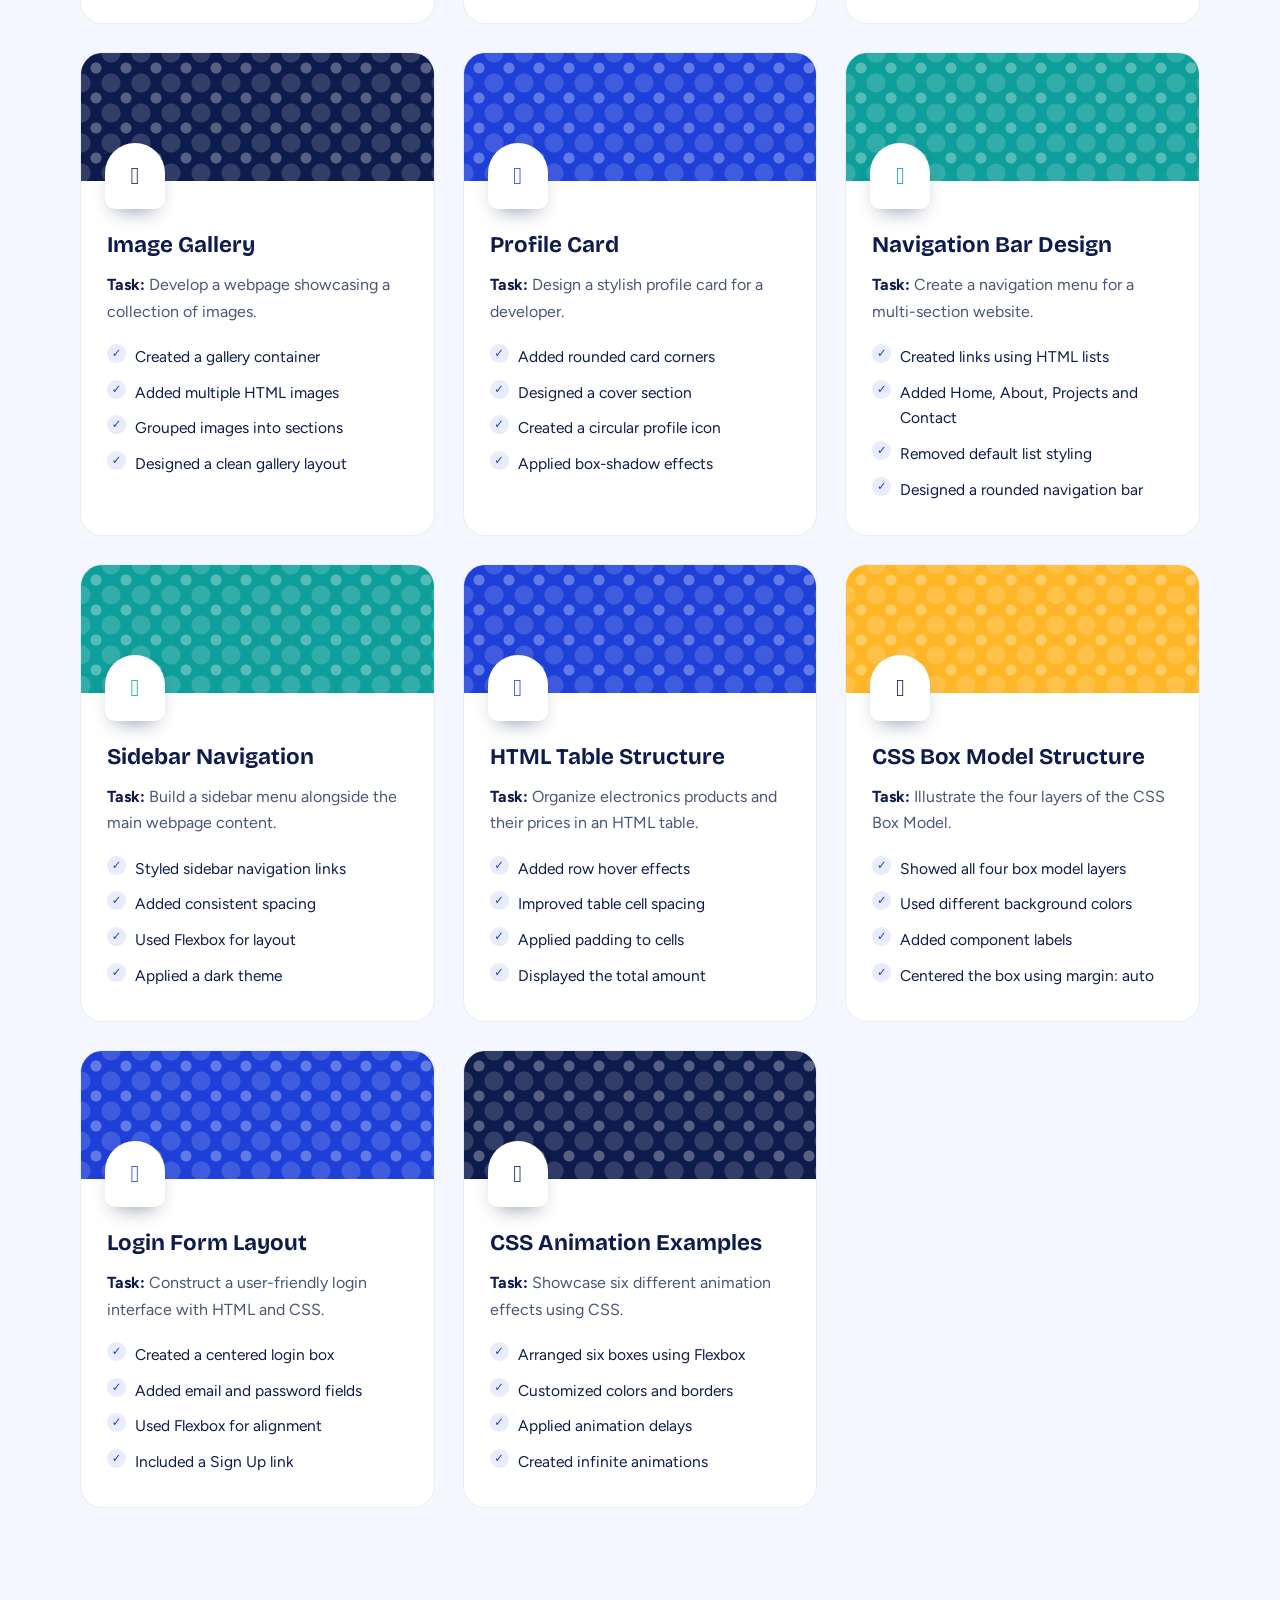
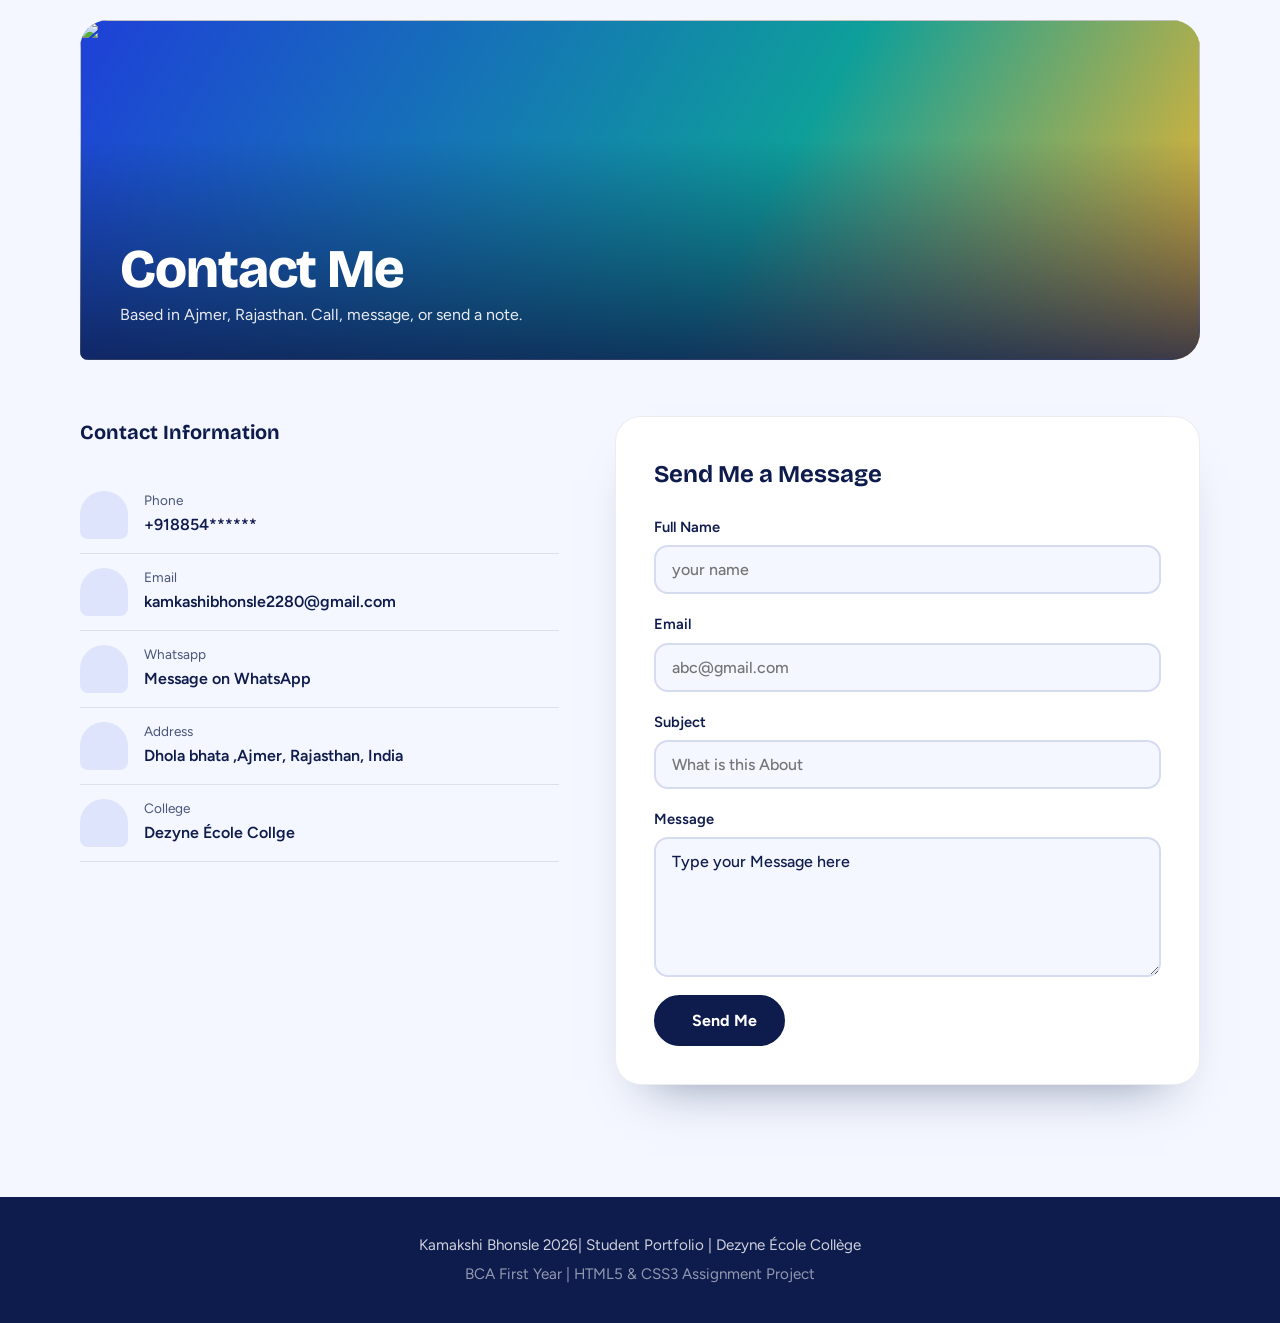
==== commit 692de4e1: "Update index.html" ====
--- a/index.html
+++ b/index.html
@@ -32,7 +32,7 @@
     <section class="hero" id="hero">
         <div class="hero-left">
             <div class="address"> <i class="fas fa fa-graduation-cap"></i>
-                <p>Dezyne École College</p>
+                <p>Dezyne École College ,Ajmer</p>
             </div>
             <h1>Kamakshi <br> Bhonsle</h1>
             <h2 style="color: blue;">BCA first year - Web Developer</h2>
@@ -395,7 +395,7 @@
                 <h3>Contact Information</h3>
                 <div class="info"><i class="fas fa-phone"></i>
                     <p>Phone</p>
-                    <a href="tel:+918854842220">+918854842220</a>
+                    <a href="tel:+918854842220">+918854******</a>
                 </div>
                 <div class="info"><i class="fas fa-envelope"></i>
                     <p>Email</p>
